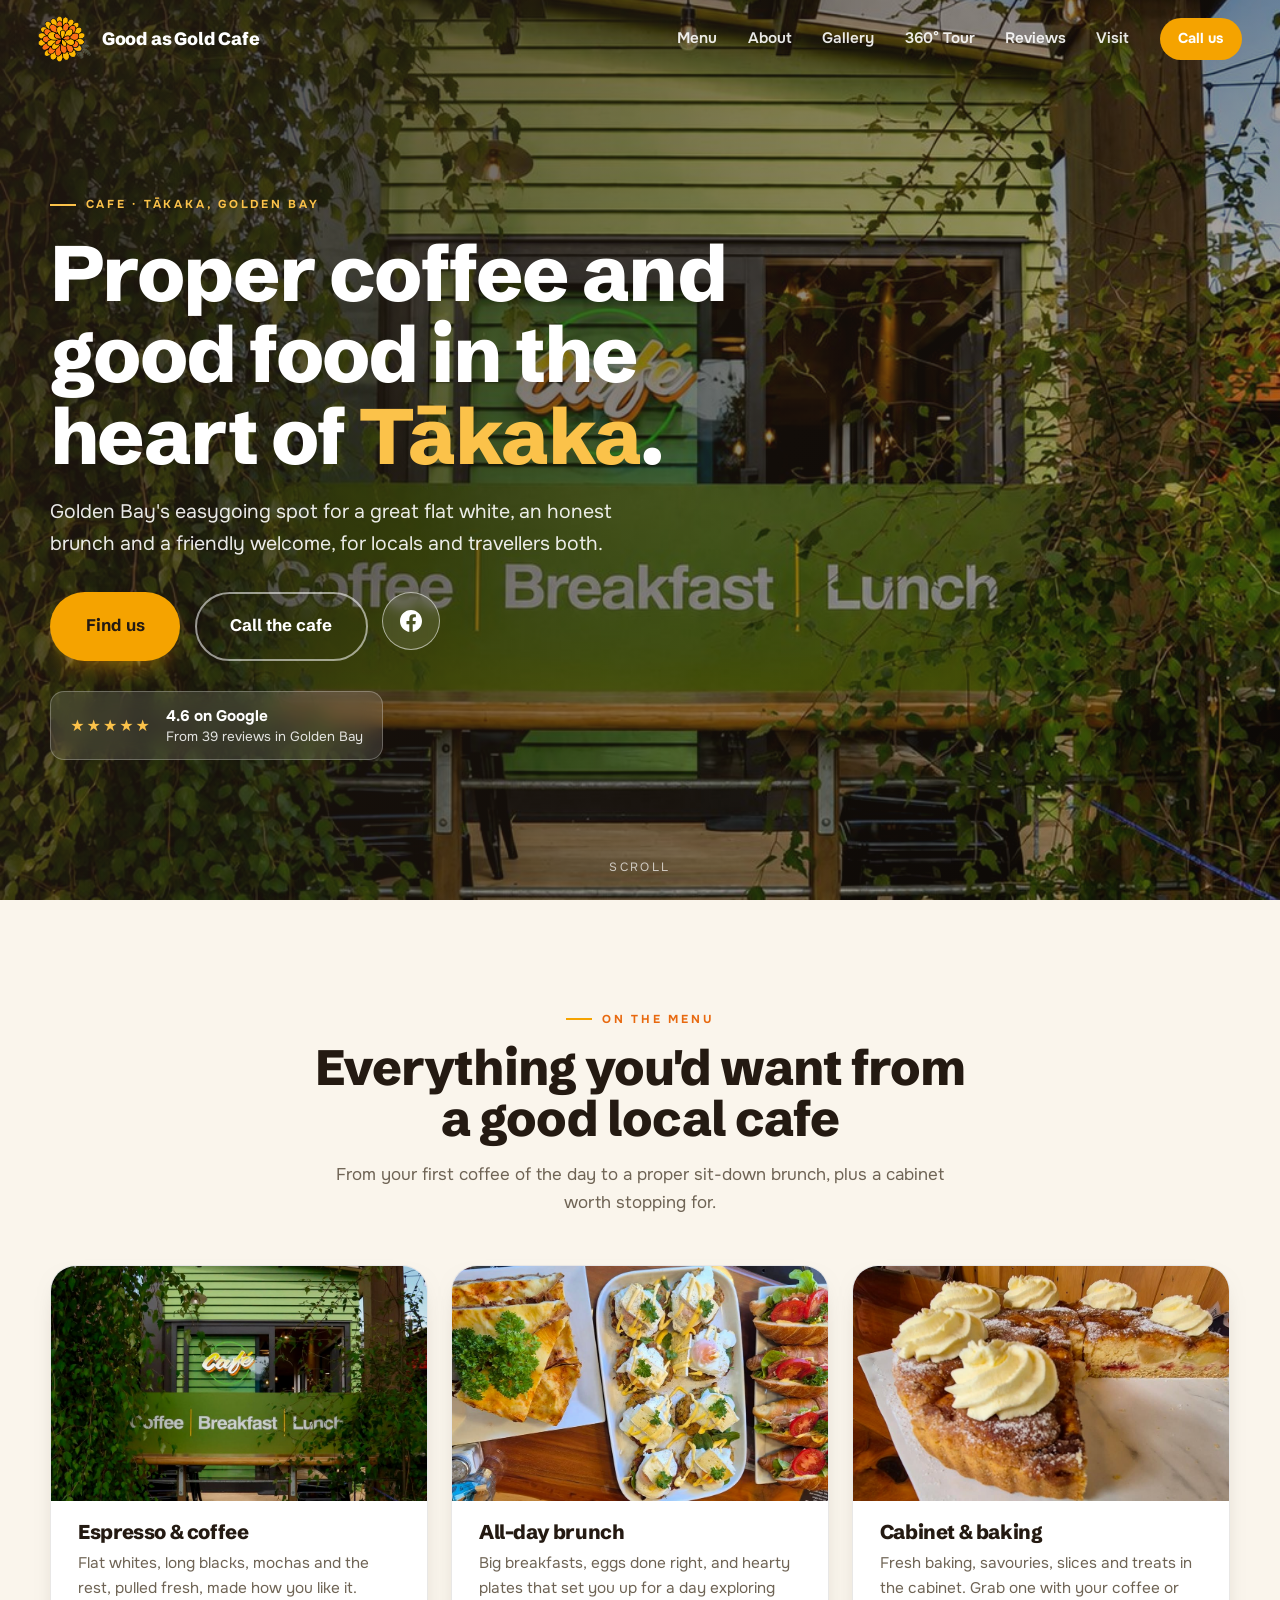
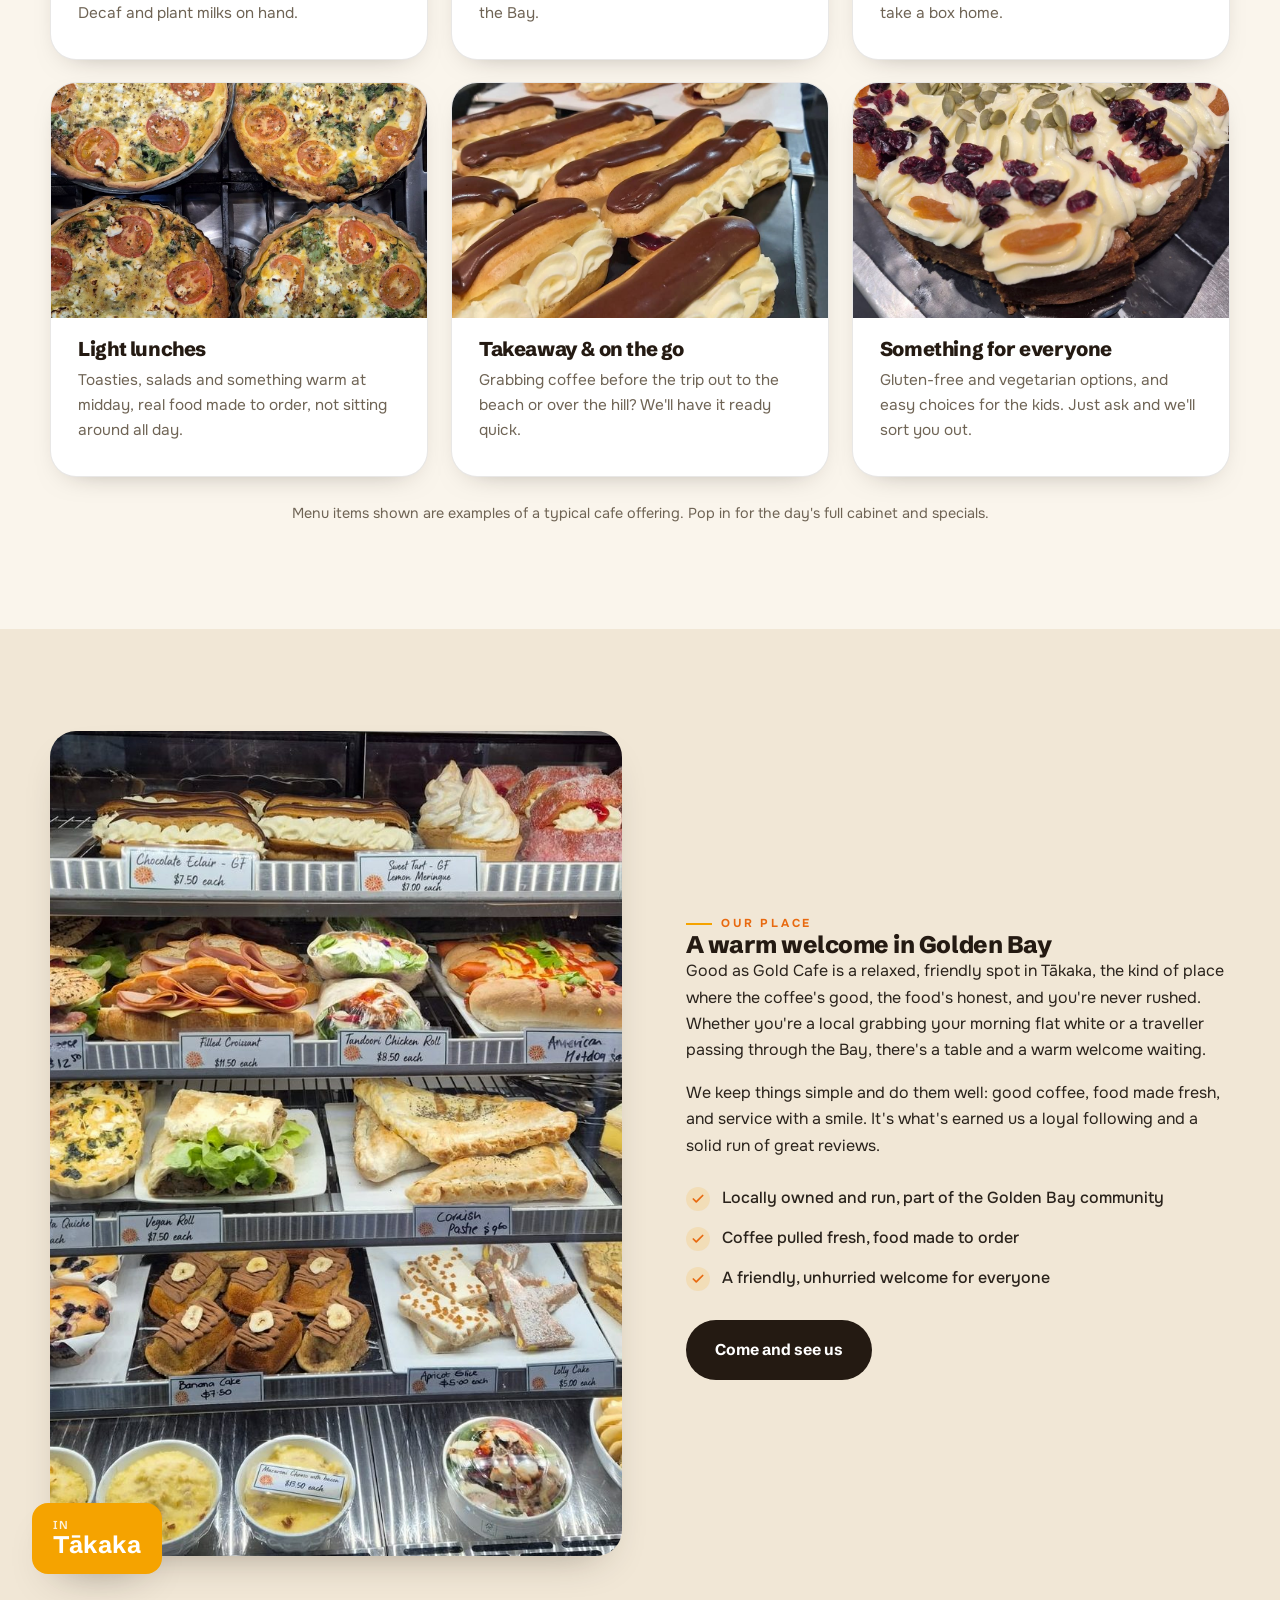
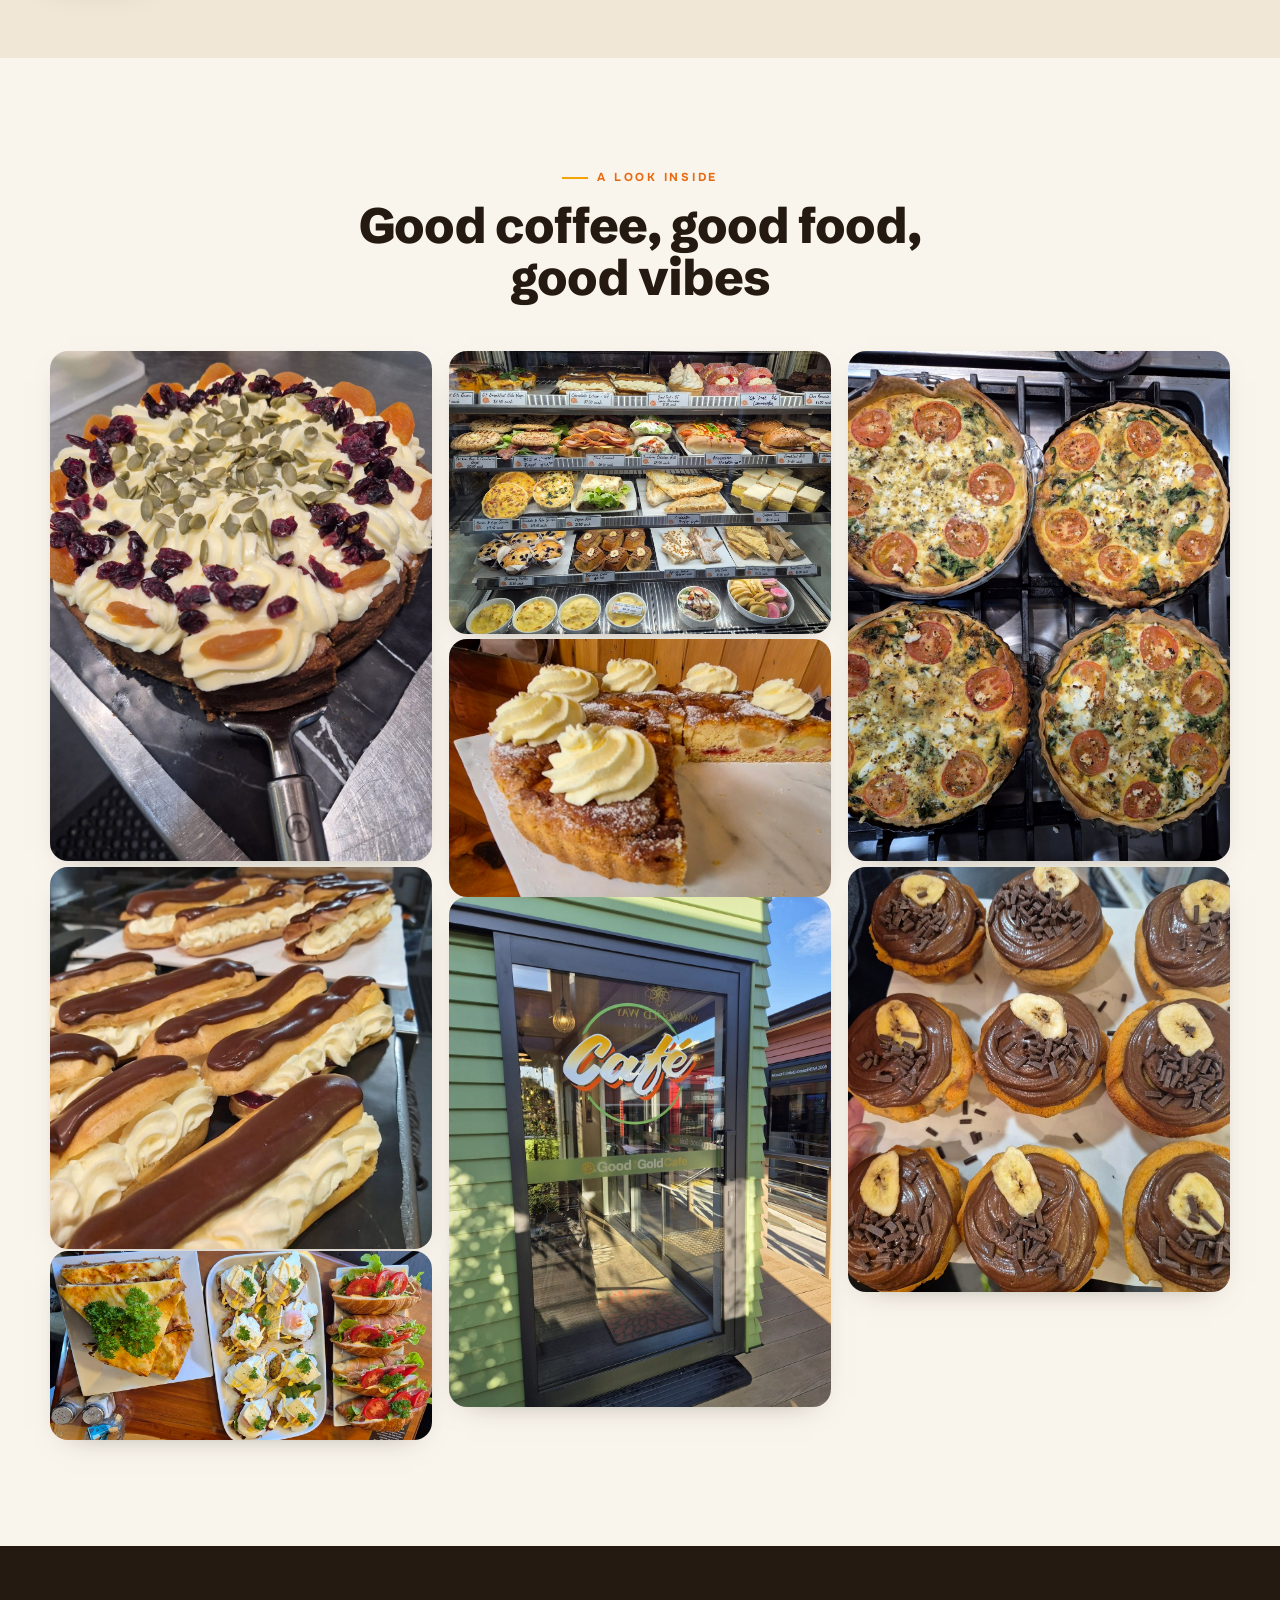
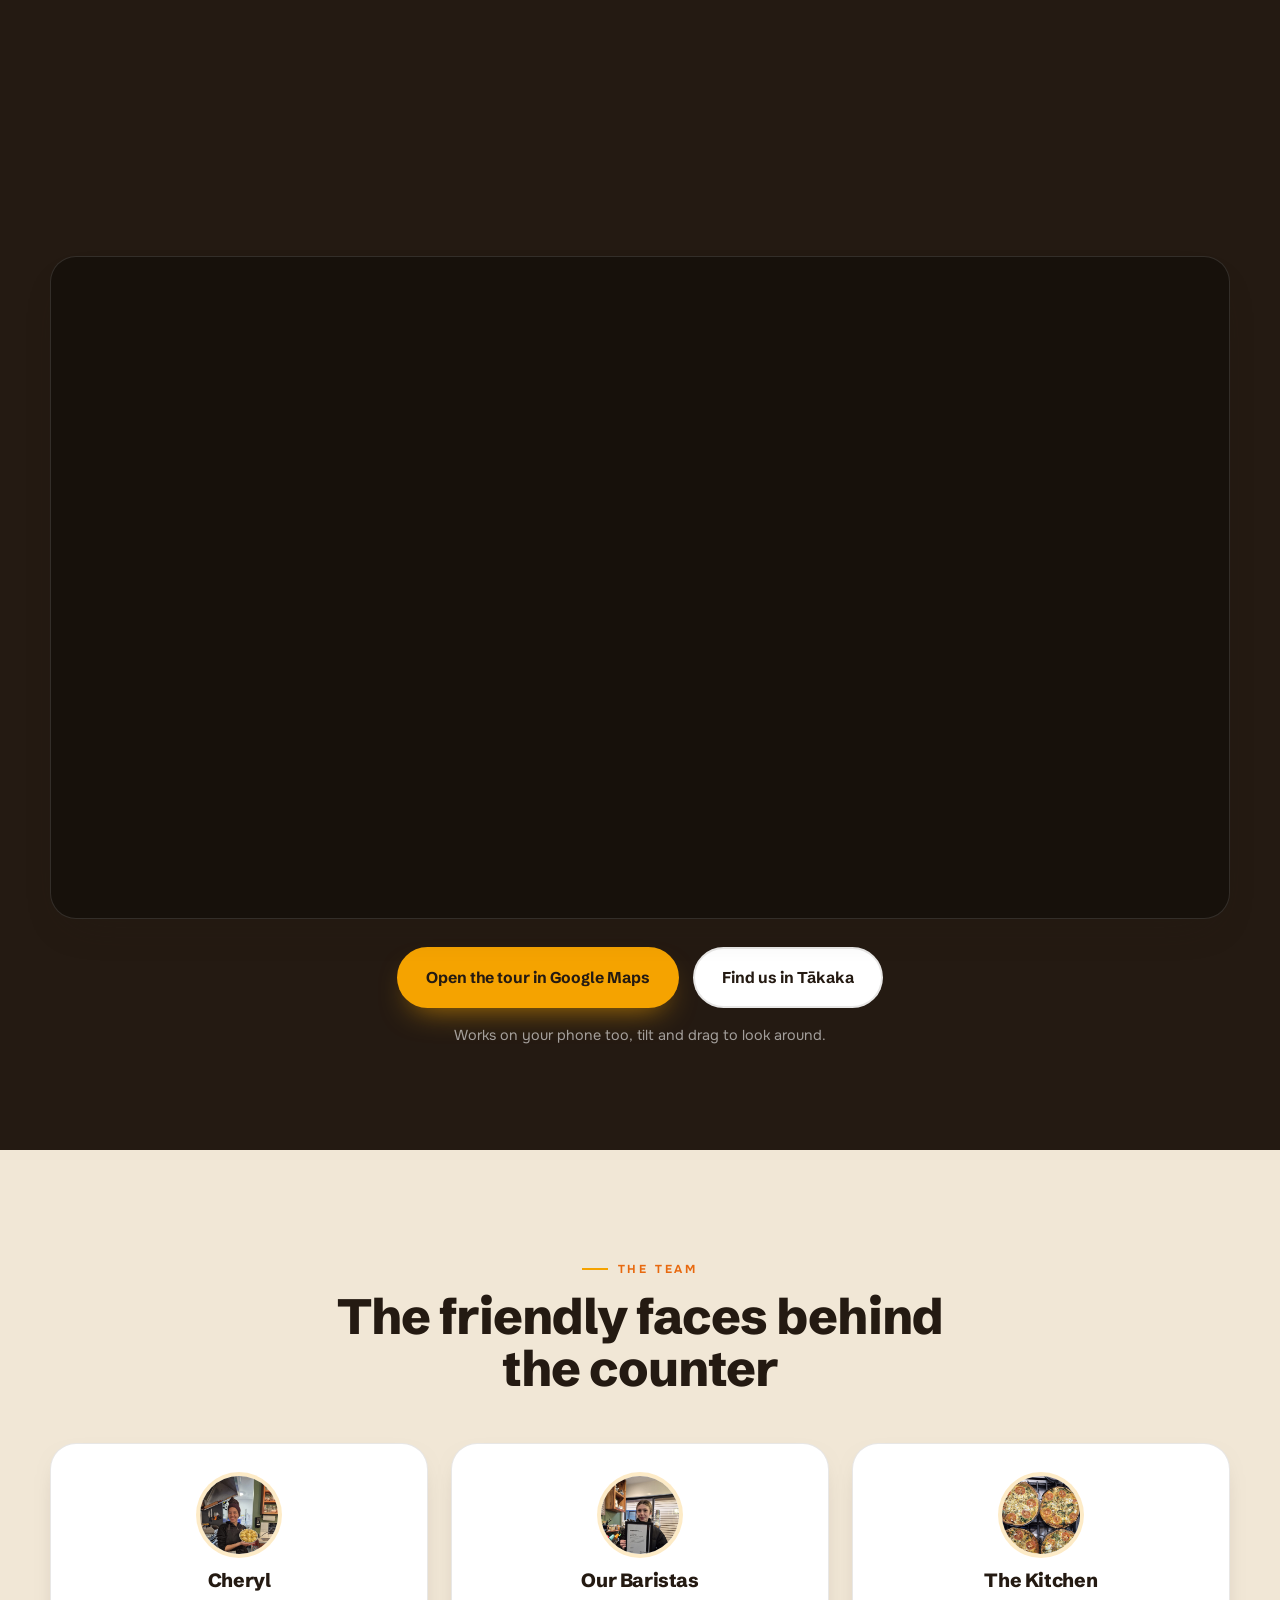
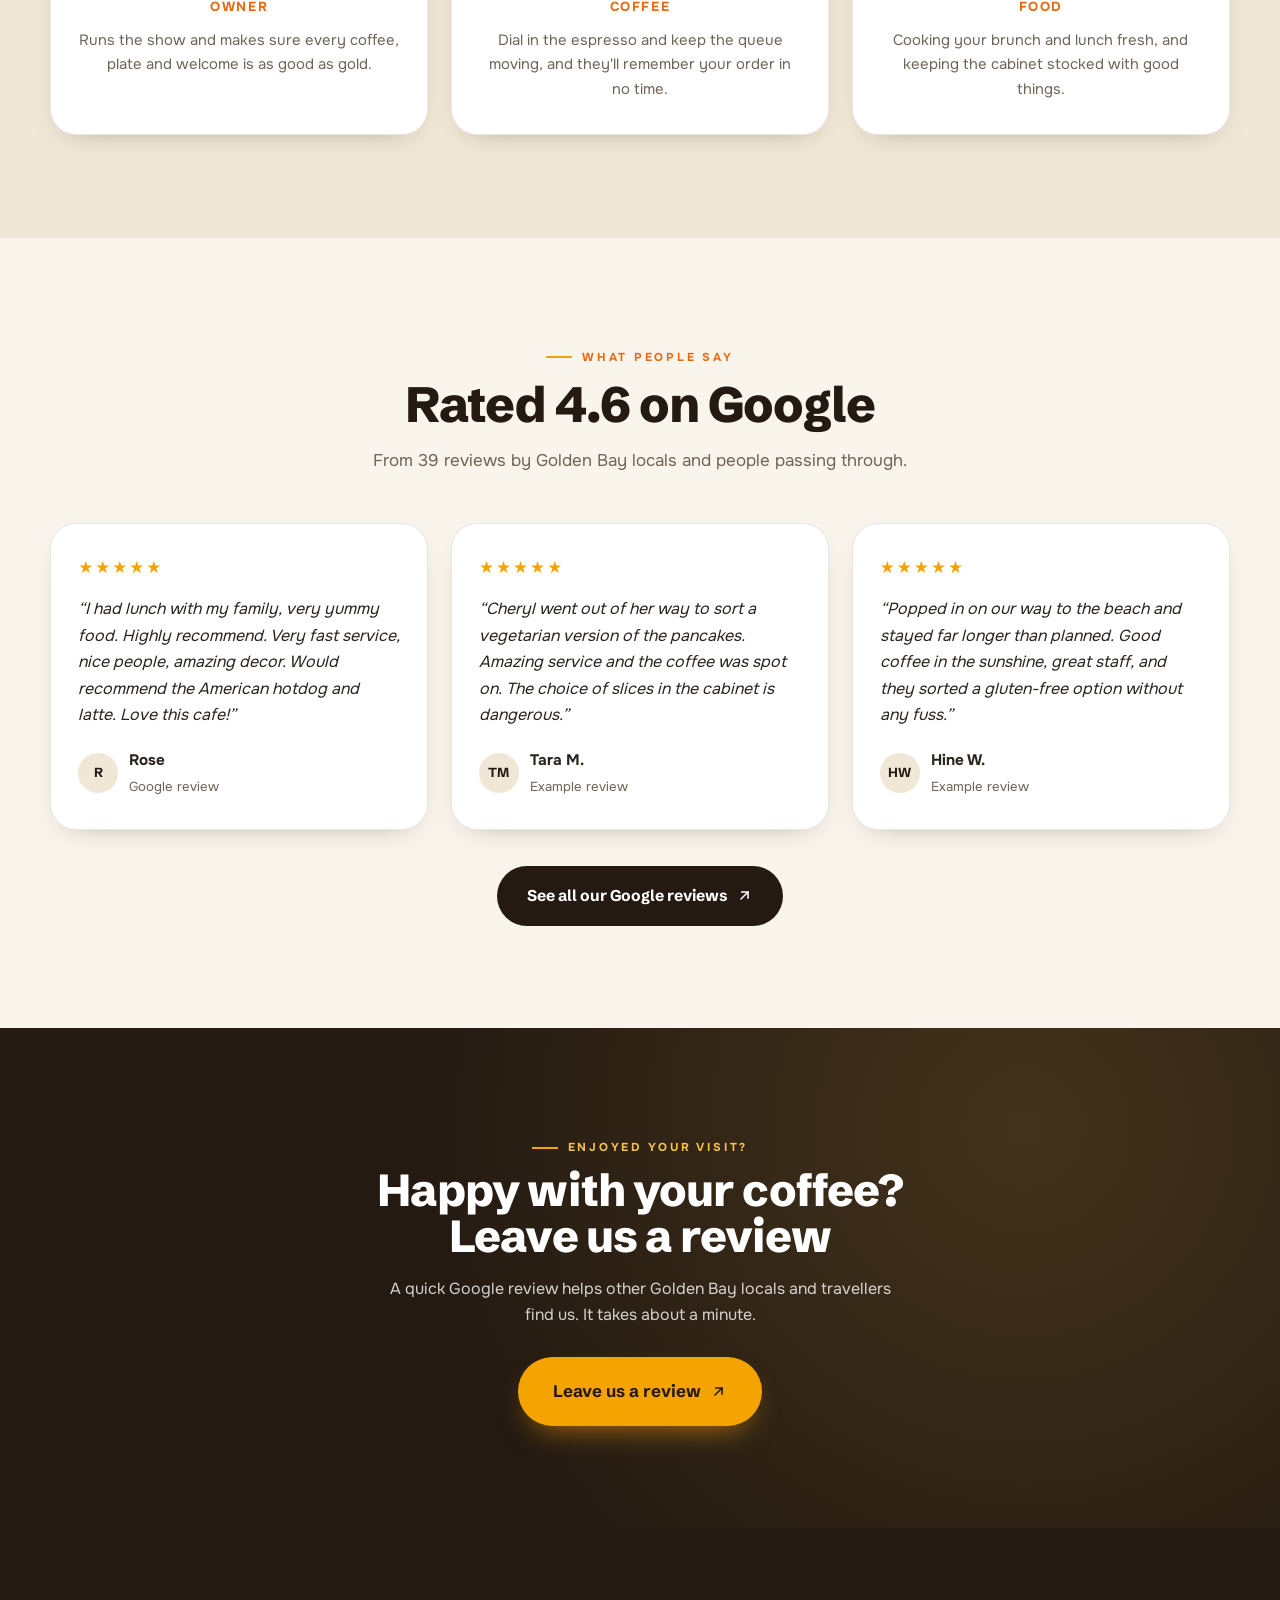
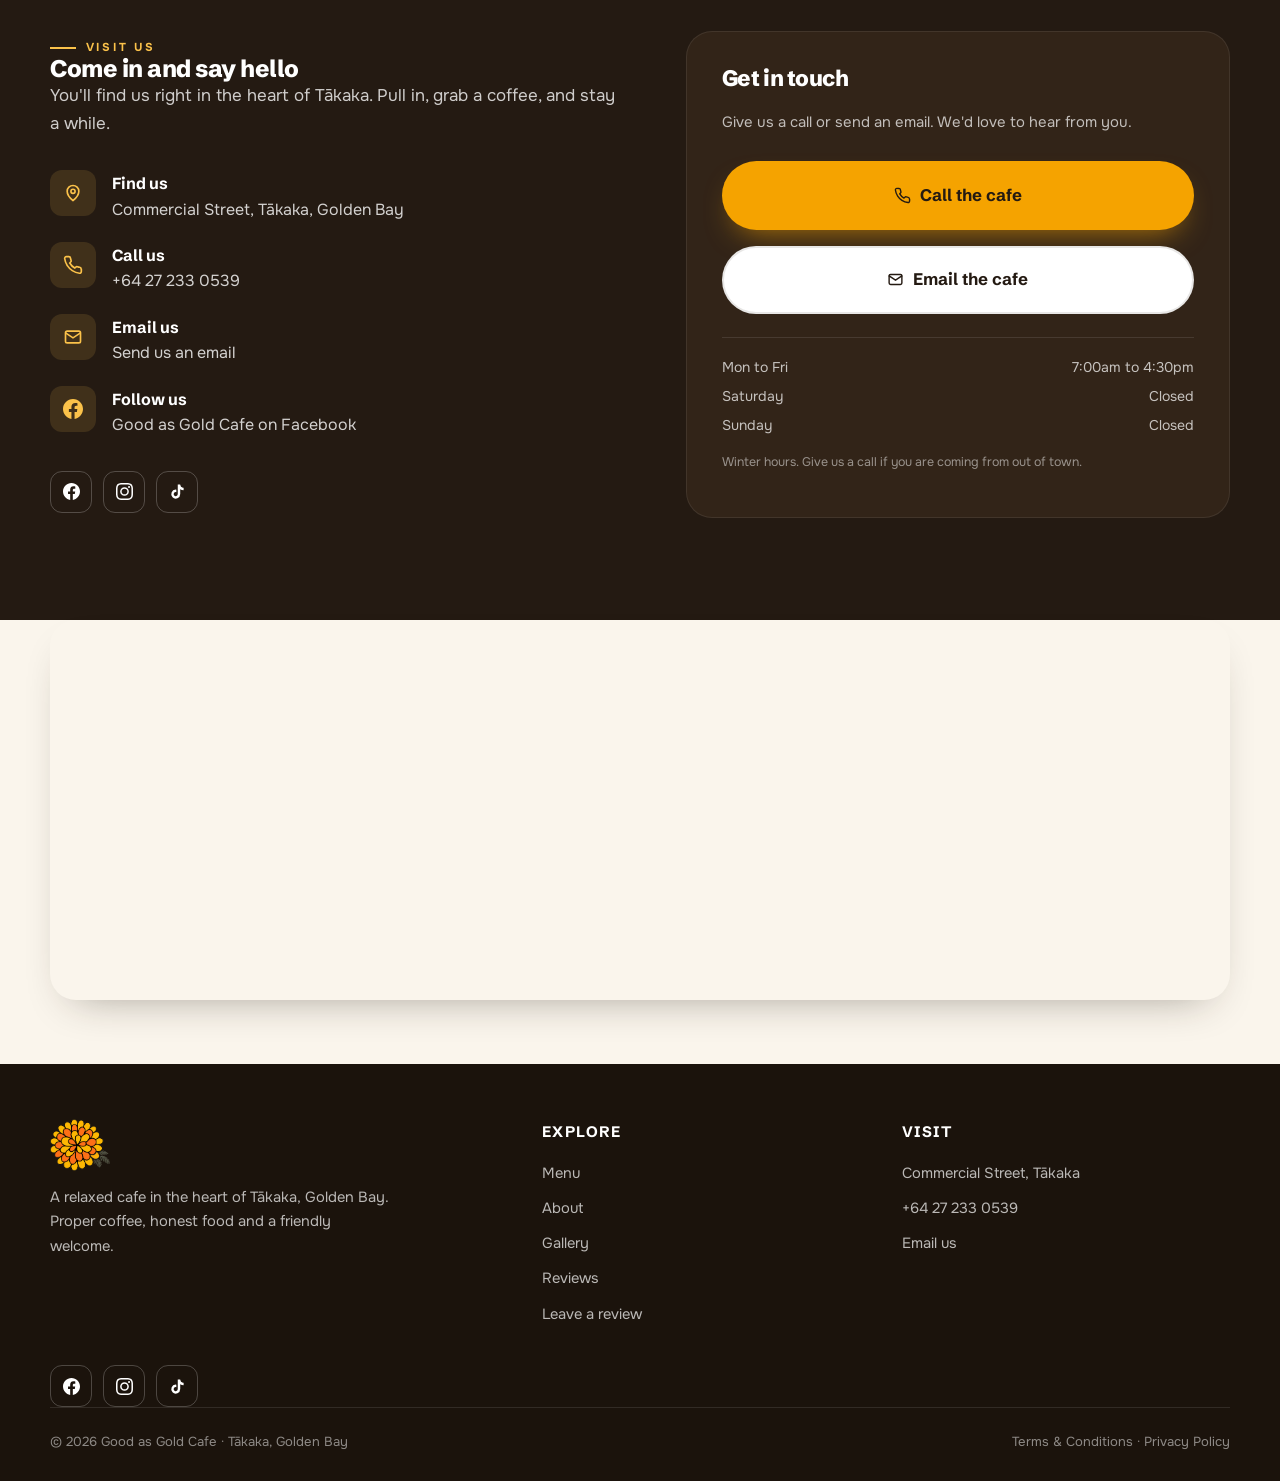
==== index.html @ 4f95ef9d "Hero: add Facebook follow, icon-only on desktop, labelled pill on mobile Co-Authored-By: Claude Opus" ====
<!DOCTYPE html>
<html lang="en-NZ">
<head>
<meta charset="UTF-8" />
<meta name="viewport" content="width=device-width, initial-scale=1.0" />
<title>Good as Gold Cafe | Cafe, Tākaka</title>
<meta name="description" content="Good as Gold Cafe, proper coffee, honest brunch and a friendly welcome in the heart of Tākaka, Golden Bay. Loved by locals and travellers alike." />
<link rel="preconnect" href="https://fonts.googleapis.com" />
<link rel="preconnect" href="https://fonts.gstatic.com" crossorigin />
<link href="https://fonts.googleapis.com/css2?family=Schibsted+Grotesk:wght@500;700;800&family=Onest:wght@400;500;600;700&display=swap" rel="stylesheet" />
<link rel="stylesheet" href="styles.css" />
<link rel="icon" type="image/png" href="images/favicon.png" />
<meta property="og:title" content="Good as Gold Cafe | Cafe, Tākaka" />
<meta property="og:description" content="Proper coffee, honest brunch and a friendly welcome in the heart of Tākaka, Golden Bay." />
<meta property="og:type" content="website" />
<meta property="og:image" content="https://good-as-gold-cafe-demo.vercel.app/images/hero-main.jpg" />
</head>
<body>

<!-- Opening animation -->
<div class="intro">
  <div class="intro-inner">
    <img class="intro-logo" src="images/logo.png" alt="Good as Gold Cafe">
    <h2>Good as Gold Cafe</h2>
    <div class="load-bar"><span></span></div>
  </div>
</div>

<!-- NAV -->
<nav class="nav">
  <a href="index.html" class="brand"><img class="brand__img" src="images/logo.png" alt="Good as Gold Cafe"><span class="brand__name">Good as Gold Cafe</span></a>
  <div class="nav-links">
    <a href="#menu" class="link">Menu</a>
    <a href="#about" class="link">About</a>
    <a href="#gallery" class="link">Gallery</a>
    <a href="#tour" class="link">360&deg; Tour</a>
    <a href="#reviews" class="link">Reviews</a>
    <a href="#visit" class="link">Visit</a>
    <a href="tel:+6427233 0539" class="nav-cta">Call us</a>
  </div>
  <button class="nav-toggle" aria-label="Menu"><span></span><span></span><span></span></button>
</nav>

<!-- HERO -->
<header class="hero" id="top">
  <div class="hero-slides" aria-hidden="true">
    <div class="hero-slide active" style="background-image:url('images/hero-main.jpg')"></div>
    <div class="hero-slide" style="background-image:url('images/outside.jpg')"></div>
    <div class="hero-slide" style="background-image:url('images/pantry.jpg')"></div>
  </div>
  <div class="hero-overlay"></div>
  <div class="wrap hero-content">
    <span class="eyebrow">Cafe · Tākaka, Golden Bay</span>
    <h1>Proper coffee and good food in the heart of <span class="hl">Tākaka</span>.</h1>
    <p class="sub">Golden Bay's easygoing spot for a great flat white, an honest brunch and a friendly welcome, for locals and travellers both.</p>
    <div class="hero-ctas">
      <a href="#visit" class="btn btn-primary btn-lg">Find us</a>
      <a href="tel:+6427233 0539" class="btn btn-ghost btn-lg">Call the cafe</a>
      <a href="https://www.facebook.com/GoodAsGoldCafe/" target="_blank" rel="noopener" class="hero-fb" aria-label="Follow Good as Gold Cafe on Facebook">
        <svg viewBox="0 0 24 24" fill="currentColor" aria-hidden="true"><path d="M24 12.07C24 5.44 18.63.07 12 .07S0 5.44 0 12.07c0 5.99 4.39 10.95 10.13 11.85v-8.38H7.08v-3.47h3.05V9.43c0-3.01 1.79-4.67 4.53-4.67 1.31 0 2.69.24 2.69.24v2.95h-1.51c-1.49 0-1.96.93-1.96 1.87v2.25h3.33l-.53 3.47h-2.8v8.38C19.61 23.02 24 18.06 24 12.07z"/></svg>
        <span class="hero-fb-txt">Follow us on Facebook</span>
      </a>
    </div>
    <div class="hero-rating">
      <span class="hr-stars" aria-hidden="true">&#9733;&#9733;&#9733;&#9733;&#9733;</span>
      <span class="hr-txt"><strong>4.6 on Google</strong>From 39 reviews in Golden Bay</span>
    </div>
    </div>
  </div>
  <div class="scroll-hint">Scroll</div>
</header>

<!-- MENU / SERVICES -->
<section class="section section-cream" id="menu">
  <div class="wrap">
    <div class="head center reveal">
      <span class="eyebrow" style="justify-content:center;">On the menu</span>
      <h2>Everything you'd want from a good local cafe</h2>
      <p class="lead" style="margin-inline:auto;">From your first coffee of the day to a proper sit-down brunch, plus a cabinet worth stopping for.</p>
    </div>
    <div class="cards">
      <div class="card reveal">
        <div class="card-media"><img src="images/hero.jpg" alt="The Good as Gold storefront on Commercial Street" loading="lazy" /></div>
        <h3>Espresso &amp; coffee</h3>
        <p>Flat whites, long blacks, mochas and the rest, pulled fresh, made how you like it. Decaf and plant milks on hand.</p>
      </div>
      <div class="card reveal">
        <div class="card-media"><img src="images/food-spread.jpg" alt="Eggs benedict plated up for brunch" loading="lazy" /></div>
        <h3>All-day brunch</h3>
        <p>Big breakfasts, eggs done right, and hearty plates that set you up for a day exploring the Bay.</p>
      </div>
      <div class="card reveal">
        <div class="card-media"><img src="images/cake.jpg" alt="Cream-filled slices fresh in the cabinet" loading="lazy" /></div>
        <h3>Cabinet &amp; baking</h3>
        <p>Fresh baking, savouries, slices and treats in the cabinet. Grab one with your coffee or take a box home.</p>
      </div>
      <div class="card reveal">
        <div class="card-media"><img src="images/dinner-food.jpg" alt="House-made quiches straight out of the oven" loading="lazy" /></div>
        <h3>Light lunches</h3>
        <p>Toasties, salads and something warm at midday, real food made to order, not sitting around all day.</p>
      </div>
      <div class="card reveal">
        <div class="card-media"><img src="images/eclairs.jpg" alt="Chocolate eclairs ready to take away" loading="lazy" /></div>
        <h3>Takeaway &amp; on the go</h3>
        <p>Grabbing coffee before the trip out to the beach or over the hill? We'll have it ready quick.</p>
      </div>
      <div class="card reveal">
        <div class="card-media"><img src="images/carrot-cake.jpg" alt="Carrot cake with cream cheese icing and pepitas" loading="lazy" /></div>
        <h3>Something for everyone</h3>
        <p>Gluten-free and vegetarian options, and easy choices for the kids. Just ask and we'll sort you out.</p>
      </div>
    </div>
    <p style="text-align:center;margin-top:1.6rem;color:var(--muted);font-size:.9rem;">Menu items shown are examples of a typical cafe offering. Pop in for the day's full cabinet and specials.</p>
  </div>
</section>

<!-- ABOUT -->
<section class="section section-bone about" id="about">
  <div class="wrap split">
    <div class="about-media reveal">
      <img src="images/pantry.jpg" alt="The Good as Gold cabinet stocked with sandwiches, quiches and slices" width="1100" height="825" loading="lazy" />
      <div class="corner-tag"><span>In</span><b>Tākaka</b></div>
    </div>
    <div class="reveal">
      <span class="eyebrow">Our place</span>
      <h2>A warm welcome in Golden Bay</h2>
      <p>Good as Gold Cafe is a relaxed, friendly spot in Tākaka, the kind of place where the coffee's good, the food's honest, and you're never rushed. Whether you're a local grabbing your morning flat white or a traveller passing through the Bay, there's a table and a warm welcome waiting.</p>
      <p>We keep things simple and do them well: good coffee, food made fresh, and service with a smile. It's what's earned us a loyal following and a solid run of great reviews.</p>
      <ul class="checklist">
        <li><span class="tick"><svg viewBox="0 0 24 24" fill="none" stroke="currentColor" stroke-width="3" stroke-linecap="round" stroke-linejoin="round"><path d="M20 6L9 17l-5-5"/></svg></span> Locally owned and run, part of the Golden Bay community</li>
        <li><span class="tick"><svg viewBox="0 0 24 24" fill="none" stroke="currentColor" stroke-width="3" stroke-linecap="round" stroke-linejoin="round"><path d="M20 6L9 17l-5-5"/></svg></span> Coffee pulled fresh, food made to order</li>
        <li><span class="tick"><svg viewBox="0 0 24 24" fill="none" stroke="currentColor" stroke-width="3" stroke-linecap="round" stroke-linejoin="round"><path d="M20 6L9 17l-5-5"/></svg></span> A friendly, unhurried welcome for everyone</li>
      </ul>
      <a href="#visit" class="btn btn-dark" style="margin-top:1.8rem;">Come and see us</a>
    </div>
  </div>
</section>

<!-- GALLERY -->
<section class="section section-cream" id="gallery">
  <div class="wrap">
    <div class="head center reveal">
      <span class="eyebrow" style="justify-content:center;">A look inside</span>
      <h2>Good coffee, good food, good vibes</h2>
    </div>
    <div class="gallery reveal">
      <figure><img src="images/pantry.jpg" alt="The cabinet stocked with sandwiches, quiches, salads and slices" loading="lazy" width="1500" height="1113" /></figure>
      <figure><img src="images/carrot-cake.jpg" alt="Carrot cake topped with cream cheese icing, pepitas and cranberries" loading="lazy" width="1122" height="1500" /></figure>
      <figure><img src="images/eclairs.jpg" alt="A tray of chocolate eclairs filled with cream" loading="lazy" width="960" height="960" /></figure>
      <figure><img src="images/dinner-food.jpg" alt="House-made tomato and feta quiches" loading="lazy" width="1122" height="1500" /></figure>
      <figure><img src="images/food-spread.jpg" alt="Eggs benedict plated up for brunch" loading="lazy" width="1294" height="639" /></figure>
      <figure><img src="images/banana-cakes.jpg" alt="Banana and chocolate cupcakes from the cabinet" loading="lazy" width="1347" height="1500" /></figure>
      <figure><img src="images/cake.jpg" alt="Cream-filled custard slices dusted with icing sugar" loading="lazy" width="960" height="649" /></figure>
      <figure><img src="images/outside.jpg" alt="The Good as Gold Cafe entrance in Takaka" loading="lazy" width="1122" height="1500" /></figure>
    </div>
  </div>
</section>

<!-- CREW -->
<section class="section tour" id="tour">
  <div class="wrap">
    <div class="head center reveal">
      <span class="eyebrow" style="justify-content:center;">360&deg; virtual tour</span>
      <h2>Step inside before you visit</h2>
      <p>Drag to look around, zoom in on the cabinet and click where you want to walk. This is the real cafe in Tākaka, mapped by Google.</p>
    </div>
    <div class="tour-frame reveal">
      <iframe src="https://www.google.com/maps/embed?pb=%214v1756000000000%216m8%211m7%211sCIABIhA61kY0MAzSfsBIIQfaDhLo%212m2%211d-40.8596294%212d172.8058584%213f317.54%214f-2.09%215f0.7999999999999999"
              title="360 degree virtual tour inside Good as Gold Cafe, Tākaka"
              loading="lazy" allowfullscreen referrerpolicy="no-referrer-when-downgrade"></iframe>
    </div>
    <div class="tour-actions reveal">
      <a class="btn btn-primary" href="https://maps.app.goo.gl/Y9oC1jrTuqTCnw5U7" target="_blank" rel="noopener">Open the tour in Google Maps</a>
      <a class="btn btn-outline" href="#visit">Find us in Tākaka</a>
    </div>
    <p class="tour-note">Works on your phone too, tilt and drag to look around.</p>
  </div>
</section>

<section class="section section-bone" id="crew">
  <div class="wrap">
    <div class="head center reveal">
      <span class="eyebrow" style="justify-content:center;">The team</span>
      <h2>The friendly faces behind the counter</h2>
    </div>
    <div class="crew">
      <div class="crew-card reveal">
        <div class="avatar photo"><img src="images/team-1.jpg" alt="Cheryl, owner"></div>
        <h4>Cheryl</h4>
        <div class="role">Owner</div>
        <p>Runs the show and makes sure every coffee, plate and welcome is as good as gold.</p>
      </div>
      <div class="crew-card reveal">
        <div class="avatar photo"><img src="images/team-2.jpg" alt="Good as Gold Cafe team member"></div>
        <h4>Our Baristas</h4>
        <div class="role">Coffee</div>
        <p>Dial in the espresso and keep the queue moving, and they'll remember your order in no time.</p>
      </div>
      <div class="crew-card reveal">
        <div class="avatar photo"><img src="images/dinner-food.jpg" alt="Fresh food from the Good as Gold kitchen"></div>
        <h4>The Kitchen</h4>
        <div class="role">Food</div>
        <p>Cooking your brunch and lunch fresh, and keeping the cabinet stocked with good things.</p>
      </div>
    </div>
  </div>
</section>

<!-- REVIEWS -->
<section class="section section-cream" id="reviews">
  <div class="wrap">
    <div class="head center reveal">
      <span class="eyebrow" style="justify-content:center;">What people say</span>
      <h2>Rated 4.6 on Google</h2>
      <p class="lead" style="margin-inline:auto;">From 39 reviews by Golden Bay locals and people passing through.</p>
    </div>
    <div class="reviews">
      <div class="review-card reveal">
        <div class="stars">&#9733;&#9733;&#9733;&#9733;&#9733;</div>
        <p>&ldquo;I had lunch with my family, very yummy food. Highly recommend. Very fast service, nice people, amazing decor. Would recommend the American hotdog and latte. Love this cafe!&rdquo;</p>
        <div class="reviewer"><span class="r-av">R</span><div><b>Rose</b><span>Google review</span></div></div>
      </div>
      <div class="review-card reveal">
        <div class="stars">&#9733;&#9733;&#9733;&#9733;&#9733;</div>
        <p>&ldquo;Cheryl went out of her way to sort a vegetarian version of the pancakes. Amazing service and the coffee was spot on. The choice of slices in the cabinet is dangerous.&rdquo;</p>
        <div class="reviewer"><span class="r-av">TM</span><div><b>Tara M.</b><span>Example review</span></div></div>
      </div>
      <div class="review-card reveal">
        <div class="stars">&#9733;&#9733;&#9733;&#9733;&#9733;</div>
        <p>&ldquo;Popped in on our way to the beach and stayed far longer than planned. Good coffee in the sunshine, great staff, and they sorted a gluten-free option without any fuss.&rdquo;</p>
        <div class="reviewer"><span class="r-av">HW</span><div><b>Hine W.</b><span>Example review</span></div></div>
      </div>
    </div>
    <div class="reviews-cta reveal">
      <a class="btn btn-dark" href="https://www.google.com/maps?cid=14447928543009035440" target="_blank" rel="noopener">See all our Google reviews <svg class="bico" viewBox="0 0 24 24" fill="none" stroke="currentColor" stroke-width="2.2" stroke-linecap="round" stroke-linejoin="round"><path d="M7 17L17 7"/><path d="M8 7h9v9"/></svg></a>
    </div>
  </div>
</section>

<!-- REVIEW FUNNEL BANNER -->
<section class="section funnel">
  <div class="wrap reveal">
    <span class="eyebrow" style="justify-content:center;color:var(--gold-soft);">Enjoyed your visit?</span>
    <h2>Happy with your coffee? Leave us a review</h2>
    <p>A quick Google review helps other Golden Bay locals and travellers find us. It takes about a minute.</p>
    <a href="https://www.google.com/maps?cid=14447928543009035440" target="_blank" rel="noopener" class="btn btn-primary btn-lg">Leave us a review <svg class="bico" viewBox="0 0 24 24" fill="none" stroke="currentColor" stroke-width="2.2" stroke-linecap="round" stroke-linejoin="round"><path d="M7 17L17 7"/><path d="M8 7h9v9"/></svg></a>
  </div>
</section>

<!-- CONTACT / VISIT -->
<section class="section contact" id="visit">
  <div class="wrap split">
    <div class="reveal">
      <span class="eyebrow">Visit us</span>
      <h2>Come in and say hello</h2>
      <p class="lead">You'll find us right in the heart of Tākaka. Pull in, grab a coffee, and stay a while.</p>
      <ul class="info-list">
        <li>
          <span class="ic"><svg width="20" height="20" viewBox="0 0 24 24" fill="none" stroke="currentColor" stroke-width="2"><path d="M12 21s-7-5.2-7-11a7 7 0 0 1 14 0c0 5.8-7 11-7 11z"/><circle cx="12" cy="10" r="2.5"/></svg></span>
          <div><b>Find us</b><a href="https://www.google.com/maps?cid=14447928543009035440" target="_blank" rel="noopener">Commercial Street, Tākaka, Golden Bay</a></div>
        </li>
        <li>
          <span class="ic"><svg width="20" height="20" viewBox="0 0 24 24" fill="none" stroke="currentColor" stroke-width="2"><path d="M22 16.9v3a2 2 0 0 1-2.2 2 19.8 19.8 0 0 1-8.6-3.1 19.5 19.5 0 0 1-6-6A19.8 19.8 0 0 1 2 4.2 2 2 0 0 1 4 2h3a2 2 0 0 1 2 1.7c.1.9.4 1.8.7 2.6a2 2 0 0 1-.5 2.1L8.1 9.6a16 16 0 0 0 6 6l1.2-1.1a2 2 0 0 1 2.1-.5c.8.3 1.7.6 2.6.7a2 2 0 0 1 1.7 2z"/></svg></span>
          <div><b>Call us</b><a href="tel:+6427233 0539">+64 27 233 0539</a></div>
        </li>
        <li>
          <span class="ic"><svg width="20" height="20" viewBox="0 0 24 24" fill="none" stroke="currentColor" stroke-width="2"><rect x="3" y="5" width="18" height="14" rx="2"/><path d="m3 7 9 6 9-6"/></svg></span>
          <div><b>Email us</b><a href="#" data-gmail data-user="cheryl" data-domain="goodness2go.co.nz" data-su="Enquiry%20%E2%80%94%20Good%20as%20Gold%20Cafe" data-body="Hi%20Cheryl%2C%0A%0AI%27d%20like%20to%20ask%20about%3A%0A%0A%0A%0AName%3A%20%0APhone%3A%20">Send us an email</a></div>
        </li>
        <li>
          <span class="ic"><svg width="20" height="20" viewBox="0 0 24 24" fill="currentColor"><path d="M24 12.07C24 5.44 18.63.07 12 .07S0 5.44 0 12.07c0 5.99 4.39 10.95 10.13 11.85v-8.38H7.08v-3.47h3.05V9.43c0-3.01 1.79-4.67 4.53-4.67 1.31 0 2.69.24 2.69.24v2.95h-1.51c-1.49 0-1.96.93-1.96 1.87v2.25h3.33l-.53 3.47h-2.8v8.38C19.61 23.02 24 18.06 24 12.07z"/></svg></span>
          <div><b>Follow us</b><a href="https://www.facebook.com/GoodAsGoldCafe/" target="_blank" rel="noopener">Good as Gold Cafe on Facebook</a></div>
        </li>
      </ul>
      <div class="socials">
        <a href="https://www.facebook.com/GoodAsGoldCafe/" target="_blank" rel="noopener" aria-label="Good as Gold Cafe on Facebook"><svg viewBox="0 0 24 24" fill="currentColor"><path d="M24 12.07C24 5.44 18.63.07 12 .07S0 5.44 0 12.07c0 5.99 4.39 10.95 10.13 11.85v-8.38H7.08v-3.47h3.05V9.43c0-3.01 1.79-4.67 4.53-4.67 1.31 0 2.69.24 2.69.24v2.95h-1.51c-1.49 0-1.96.93-1.96 1.87v2.25h3.33l-.53 3.47h-2.8v8.38C19.61 23.02 24 18.06 24 12.07z"/></svg></a>
        <a href="https://www.instagram.com/explore/search/keyword/?q=good%20as%20gold%20cafe%20takaka" target="_blank" rel="noopener" aria-label="Find Good as Gold Cafe on Instagram"><svg viewBox="0 0 24 24" fill="currentColor"><path d="M12 2.16c3.2 0 3.58.01 4.85.07 3.25.15 4.77 1.69 4.92 4.92.06 1.27.07 1.65.07 4.85s-.01 3.58-.07 4.85c-.15 3.23-1.66 4.77-4.92 4.92-1.27.06-1.64.07-4.85.07s-3.58-.01-4.85-.07c-3.26-.15-4.77-1.7-4.92-4.92C2.17 15.58 2.16 15.2 2.16 12s.01-3.58.07-4.85c.15-3.23 1.66-4.77 4.92-4.92C8.42 2.17 8.8 2.16 12 2.16zM12 0C8.74 0 8.33.01 7.05.07 2.7.27.27 2.69.07 7.05.01 8.33 0 8.74 0 12s.01 3.67.07 4.95c.2 4.36 2.62 6.78 6.98 6.98C8.33 23.99 8.74 24 12 24s3.67-.01 4.95-.07c4.35-.2 6.78-2.62 6.98-6.98.06-1.28.07-1.69.07-4.95s-.01-3.67-.07-4.95c-.2-4.35-2.62-6.78-6.98-6.98C15.67.01 15.26 0 12 0zm0 5.84a6.16 6.16 0 1 0 0 12.32 6.16 6.16 0 0 0 0-12.32zM12 16a4 4 0 1 1 0-8 4 4 0 0 1 0 8zm6.41-11.85a1.44 1.44 0 1 0 0 2.89 1.44 1.44 0 0 0 0-2.89z"/></svg></a>
        <a href="https://www.tiktok.com/search?q=good%20as%20gold%20cafe%20takaka" target="_blank" rel="noopener" aria-label="Find Good as Gold Cafe on TikTok"><svg viewBox="0 0 24 24" fill="currentColor"><path d="M19.59 6.69a4.83 4.83 0 0 1-3.77-4.25V2h-3.45v13.67a2.89 2.89 0 0 1-5.2 1.74 2.89 2.89 0 0 1 2.31-4.64 2.93 2.93 0 0 1 .88.13V9.4a6.84 6.84 0 0 0-1-.05A6.33 6.33 0 0 0 5 20.1a6.34 6.34 0 0 0 10.86-4.43v-7a8.16 8.16 0 0 0 4.77 1.52v-3.4a4.85 4.85 0 0 1-1-.1z"/></svg></a>
      </div>
    </div>
    <div class="contact-actions reveal">
      <h3>Get in touch</h3>
      <p>Give us a call or send an email. We'd love to hear from you.</p>
      <a href="tel:+6427233 0539" class="btn btn-primary btn-lg"><svg class="bico" viewBox="0 0 24 24" fill="none" stroke="currentColor" stroke-width="2" stroke-linecap="round" stroke-linejoin="round"><path d="M22 16.9v3a2 2 0 0 1-2.2 2 19.8 19.8 0 0 1-8.6-3.1 19.5 19.5 0 0 1-6-6A19.8 19.8 0 0 1 2 4.2 2 2 0 0 1 4 2h3a2 2 0 0 1 2 1.7c.1.9.4 1.8.7 2.6a2 2 0 0 1-.5 2.1L8.1 9.6a16 16 0 0 0 6 6l1.2-1.1a2 2 0 0 1 2.1-.5c.8.3 1.7.6 2.6.7a2 2 0 0 1 1.7 2z"/></svg> Call the cafe</a>
      <a href="#" class="btn btn-outline btn-lg" data-gmail data-user="cheryl" data-domain="goodness2go.co.nz" data-su="Enquiry%20%E2%80%94%20Good%20as%20Gold%20Cafe" data-body="Hi%20Cheryl%2C%0A%0AI%27d%20like%20to%20ask%20about%3A%0A%0A%0A%0AName%3A%20%0APhone%3A%20"><svg class="bico" viewBox="0 0 24 24" fill="none" stroke="currentColor" stroke-width="2" stroke-linecap="round" stroke-linejoin="round"><rect x="3" y="5" width="18" height="14" rx="2"/><path d="m3 7 9 6 9-6"/></svg> Email the cafe</a>
      <div class="hours-mini">
        <div><span>Mon to Fri</span><span>7:00am to 4:30pm</span></div>
        <div><span>Saturday</span><span>Closed</span></div>
        <div><span>Sunday</span><span>Closed</span></div>
        <p style="margin-top:.7rem;font-size:.78rem;color:rgba(255,255,255,.5);">Winter hours. Give us a call if you are coming from out of town.</p>
      </div>
    </div>
  </div>
</section>

<!-- MAP -->
<section class="map-sec">
  <div class="wrap">
    <div class="map-wrap reveal">
      <iframe src="https://www.google.com/maps?q=Good%20as%20Gold%20Cafe%20Commercial%20Street%20T%C4%81kaka&amp;output=embed"
              title="Map showing Good as Gold Cafe on Commercial Street, Takaka" loading="lazy"
              referrerpolicy="no-referrer-when-downgrade" allowfullscreen></iframe>
    </div>
  </div>
</section>

<!-- FOOTER -->
<footer class="footer">
  <div class="wrap">
    <div class="footer-top">
      <div>
        <a href="index.html" class="brand"><img class="brand__img" src="images/logo.png" alt="Good as Gold Cafe"></a>
        <p>A relaxed cafe in the heart of Tākaka, Golden Bay. Proper coffee, honest food and a friendly welcome.</p>
      </div>
      <div>
        <h5>Explore</h5>
        <ul>
          <li><a href="#menu">Menu</a></li>
          <li><a href="#about">About</a></li>
          <li><a href="#gallery">Gallery</a></li>
          <li><a href="#reviews">Reviews</a></li>
          <li><a href="https://www.google.com/maps?cid=14447928543009035440" target="_blank" rel="noopener">Leave a review</a></li>
        </ul>
      </div>
      <div>
        <h5>Visit</h5>
        <ul>
          <li><a href="https://www.google.com/maps?cid=14447928543009035440" target="_blank" rel="noopener">Commercial Street, Tākaka</a></li>
          <li><a href="tel:+6427233 0539">+64 27 233 0539</a></li>
          <li><a href="#" data-gmail data-user="cheryl" data-domain="goodness2go.co.nz" data-su="Enquiry%20%E2%80%94%20Good%20as%20Gold%20Cafe" data-body="Hi%20Cheryl%2C%0A%0AI%27d%20like%20to%20ask%20about%3A%0A%0A%0A%0AName%3A%20%0APhone%3A%20">Email us</a></li>
        </ul>
      </div>
    </div>
      <div class="socials footer-socials">
        <a href="https://www.facebook.com/GoodAsGoldCafe/" target="_blank" rel="noopener" aria-label="Good as Gold Cafe on Facebook"><svg viewBox="0 0 24 24" fill="currentColor"><path d="M24 12.07C24 5.44 18.63.07 12 .07S0 5.44 0 12.07c0 5.99 4.39 10.95 10.13 11.85v-8.38H7.08v-3.47h3.05V9.43c0-3.01 1.79-4.67 4.53-4.67 1.31 0 2.69.24 2.69.24v2.95h-1.51c-1.49 0-1.96.93-1.96 1.87v2.25h3.33l-.53 3.47h-2.8v8.38C19.61 23.02 24 18.06 24 12.07z"/></svg></a>
        <a href="https://www.instagram.com/explore/search/keyword/?q=good%20as%20gold%20cafe%20takaka" target="_blank" rel="noopener" aria-label="Find Good as Gold Cafe on Instagram"><svg viewBox="0 0 24 24" fill="currentColor"><path d="M12 2.16c3.2 0 3.58.01 4.85.07 3.25.15 4.77 1.69 4.92 4.92.06 1.27.07 1.65.07 4.85s-.01 3.58-.07 4.85c-.15 3.23-1.66 4.77-4.92 4.92-1.27.06-1.64.07-4.85.07s-3.58-.01-4.85-.07c-3.26-.15-4.77-1.7-4.92-4.92C2.17 15.58 2.16 15.2 2.16 12s.01-3.58.07-4.85c.15-3.23 1.66-4.77 4.92-4.92C8.42 2.17 8.8 2.16 12 2.16zM12 0C8.74 0 8.33.01 7.05.07 2.7.27.27 2.69.07 7.05.01 8.33 0 8.74 0 12s.01 3.67.07 4.95c.2 4.36 2.62 6.78 6.98 6.98C8.33 23.99 8.74 24 12 24s3.67-.01 4.95-.07c4.35-.2 6.78-2.62 6.98-6.98.06-1.28.07-1.69.07-4.95s-.01-3.67-.07-4.95c-.2-4.35-2.62-6.78-6.98-6.98C15.67.01 15.26 0 12 0zm0 5.84a6.16 6.16 0 1 0 0 12.32 6.16 6.16 0 0 0 0-12.32zM12 16a4 4 0 1 1 0-8 4 4 0 0 1 0 8zm6.41-11.85a1.44 1.44 0 1 0 0 2.89 1.44 1.44 0 0 0 0-2.89z"/></svg></a>
        <a href="https://www.tiktok.com/search?q=good%20as%20gold%20cafe%20takaka" target="_blank" rel="noopener" aria-label="Find Good as Gold Cafe on TikTok"><svg viewBox="0 0 24 24" fill="currentColor"><path d="M19.59 6.69a4.83 4.83 0 0 1-3.77-4.25V2h-3.45v13.67a2.89 2.89 0 0 1-5.2 1.74 2.89 2.89 0 0 1 2.31-4.64 2.93 2.93 0 0 1 .88.13V9.4a6.84 6.84 0 0 0-1-.05A6.33 6.33 0 0 0 5 20.1a6.34 6.34 0 0 0 10.86-4.43v-7a8.16 8.16 0 0 0 4.77 1.52v-3.4a4.85 4.85 0 0 1-1-.1z"/></svg></a>
      </div>
    <div class="footer-bottom">
      <span>© <span data-year>2026</span> Good as Gold Cafe · Tākaka, Golden Bay</span>
      <span><a href="terms.html">Terms &amp; Conditions</a> · <a href="privacy.html">Privacy Policy</a></span>
    </div>
  </div>
</footer>

<script src="main.js"></script>
</body>
</html>
---- styles.css ----
/* Good as Gold Cafe — Fresh archetype
   Fonts: Schibsted Grotesk (display) + Onest (body)
   Accent: warm Golden Bay gold on cream, warm espresso anchor */

:root {
  --gold: #f5a300;
  --gold-deep: #e8690f;
  --gold-soft: #fbc24a;
  --espresso: #241a12;
  --espresso-2: #322418;
  --ink: #2a231c;
  --cream: #faf5ec;
  --bone: #f1e7d6;
  --card: #ffffff;
  --muted: #6f6455;
  --line: rgba(36, 26, 18, 0.10);
  --radius: 18px;
  --radius-lg: 26px;
  --shadow: 0 18px 44px -24px rgba(36, 26, 18, 0.45);
  --shadow-soft: 0 10px 30px -20px rgba(36, 26, 18, 0.5);
  --maxw: 1180px;
  --img-filter: saturate(1.02) contrast(1.03) brightness(0.99);
}

* { margin: 0; padding: 0; box-sizing: border-box; }

html { scroll-behavior: smooth; }

body {
  font-family: "Onest", system-ui, -apple-system, sans-serif;
  color: var(--ink);
  background: var(--cream);
  line-height: 1.65;
  -webkit-font-smoothing: antialiased;
  overflow-x: hidden;
}

img { image-orientation: from-image; max-width: 100%; display: block; }

h1, h2, h3, h4, .display {
  font-family: "Schibsted Grotesk", system-ui, sans-serif;
  font-weight: 800;
  line-height: 1.04;
  letter-spacing: -0.02em;
  color: var(--espresso);
}

a { color: inherit; text-decoration: none; }

.wrap { width: min(100% - 2.6rem, var(--maxw)); margin-inline: auto; }

.eyebrow {
  font-family: "Onest", sans-serif;
  text-transform: uppercase;
  letter-spacing: 0.24em;
  font-size: 0.72rem;
  font-weight: 700;
  color: var(--gold-deep);
  display: inline-flex;
  align-items: center;
  gap: 0.6rem;
}
.eyebrow::before {
  content: "";
  width: 26px; height: 2px;
  background: var(--gold);
  display: inline-block;
}

.section { padding: clamp(4rem, 8vw, 7rem) 0; }
.section-bone { background: var(--bone); }
.section-cream { background: var(--cream); }

.lead { font-size: 1.06rem; color: var(--muted); max-width: 60ch; }

/* Buttons */
.btn {
  display: inline-flex; align-items: center; justify-content: center; gap: 0.55rem;
  font-family: "Schibsted Grotesk", sans-serif;
  font-weight: 700; font-size: 0.98rem;
  padding: 0.95rem 1.7rem;
  border-radius: 999px;
  border: 2px solid transparent;
  cursor: pointer;
  transition: transform .25s ease, box-shadow .25s ease, background .25s ease, color .25s ease;
  white-space: nowrap;
}
.btn-primary { background: var(--gold); color: var(--espresso); box-shadow: 0 14px 30px -14px rgba(245,163,0,.7); }
.btn-primary:hover { transform: translateY(-2px); background: var(--gold-deep); }
.btn-ghost { background: transparent; border-color: rgba(255,255,255,.55); color: #fff; }
.btn-ghost:hover { background: rgba(255,255,255,.12); transform: translateY(-2px); }
.btn-dark { background: var(--espresso); color: #fff; }
.btn-dark:hover { transform: translateY(-2px); background: #000; }
.btn-outline { border-color: var(--line); color: var(--espresso); background: #fff; }
.btn-outline:hover { border-color: var(--gold); color: var(--gold-deep); transform: translateY(-2px); }
.btn-lg { padding: 1.15rem 2.1rem; font-size: 1.05rem; }

/* ---------- NAV ---------- */
.nav {
  position: fixed; top: 0; left: 0; right: 0; z-index: 100;
  display: flex; align-items: center; justify-content: space-between;
  padding: 1rem clamp(1.3rem, 4vw, 2.4rem);
  transition: background .3s ease, box-shadow .3s ease, padding .3s ease;
}
.nav.scrolled {
  background: rgba(250, 245, 236, 0.92);
  backdrop-filter: blur(12px);
  box-shadow: 0 1px 0 var(--line);
  padding-top: .75rem; padding-bottom: .75rem;
}
.brand { display: flex; align-items: center; gap: .65rem; font-family: "Schibsted Grotesk", sans-serif; font-weight: 800; font-size: 1.15rem; color: #fff; letter-spacing: -0.01em; }
.nav.scrolled .brand { color: var(--espresso); }
.brand .mark {
  width: 34px; height: 34px; border-radius: 10px;
  background: var(--gold); color: #fff;
  display: grid; place-items: center; font-size: 1.05rem; font-weight: 800;
  box-shadow: inset 0 0 0 2px rgba(255,255,255,.25);
}
.nav-links { display: flex; align-items: center; gap: 1.9rem; }
.nav-links a.link { color: rgba(255,255,255,.9); font-weight: 600; font-size: .95rem; transition: color .2s; }
.nav.scrolled .nav-links a.link { color: var(--muted); }
.nav-links a.link:hover { color: var(--gold-soft); }
.nav.scrolled .nav-links a.link:hover { color: var(--gold-deep); }
.nav-cta { background: var(--gold); color: #fff !important; padding: .6rem 1.15rem; border-radius: 999px; font-weight: 700; font-size: .9rem; transition: transform .2s, background .2s; }
.nav-cta:hover { transform: translateY(-1px); background: var(--gold-deep); }
.nav-toggle { display: none; background: none; border: 0; cursor: pointer; flex-direction: column; gap: 5px; }
.nav-toggle span { width: 26px; height: 2px; background: #fff; display: block; transition: .3s; }
.nav.scrolled .nav-toggle span { background: var(--espresso); }

@media (max-width: 860px) {
  .nav-links {
    position: fixed; inset: 0 0 0 auto; width: min(78vw, 320px);
    background: var(--espresso); flex-direction: column; align-items: flex-start;
    justify-content: center; gap: 1.6rem; padding: 2rem 2.2rem;
    transform: translateX(100%); transition: transform .35s ease; box-shadow: var(--shadow);
  }
  .nav-links.open { transform: translateX(0); }
  .nav-links a.link { color: #fff; font-size: 1.15rem; }
  .nav.scrolled .nav-links a.link { color: #fff; }
  .nav-toggle { display: flex; }
}

/* ---------- HERO ---------- */
.hero { position: relative; min-height: 100svh; display: flex; align-items: center; background: var(--espresso); overflow: hidden; }
.hero-slides { position: absolute; inset: 0; }
.hero-slide {
  position: absolute; inset: 0;
  background-size: cover; background-position: center;
  opacity: 0; transition: opacity 1.6s ease-in-out;
  filter: var(--img-filter);
}
.hero-slide.active { opacity: 1; }
.hero-overlay {
  position: absolute; inset: 0;
  background: linear-gradient(115deg, rgba(36,26,18,.82) 0%, rgba(36,26,18,.55) 48%, rgba(36,26,18,.30) 100%);
}
.hero-content { position: relative; z-index: 2; padding-top: 6rem; padding-bottom: 3rem; }
.hero .eyebrow { color: var(--gold-soft); }
.hero .eyebrow::before { background: var(--gold-soft); }
.hero h1 { color: #fff; font-size: clamp(2.5rem, 6.4vw, 4.9rem); max-width: 16ch; margin: 1.1rem 0 1.2rem; }
.hero h1 .hl { color: var(--gold-soft); }
.hero p.sub { color: rgba(255,255,255,.9); font-size: clamp(1.02rem, 2vw, 1.22rem); max-width: 46ch; margin-bottom: 2rem; }
.hero-ctas { display: flex; gap: .9rem; flex-wrap: wrap; }
.hero-meta { display: flex; gap: 1.8rem; margin-top: 2.6rem; flex-wrap: wrap; color: rgba(255,255,255,.85); font-size: .92rem; }
.hero-meta b { color: #fff; font-family: "Schibsted Grotesk", sans-serif; display: block; font-size: 1.05rem; }
.scroll-hint { position: absolute; bottom: 1.4rem; left: 50%; transform: translateX(-50%); z-index: 2; color: rgba(255,255,255,.7); font-size: .75rem; letter-spacing: .2em; text-transform: uppercase; animation: bob 2s ease-in-out infinite; }
@keyframes bob { 0%,100% { transform: translate(-50%,0);} 50% { transform: translate(-50%,7px);} }

/* ---------- TRUST STRIP ---------- */
.trust { background: var(--espresso); color: #fff; padding: 2.4rem 0; }
.trust-grid { display: grid; grid-template-columns: repeat(3, 1fr); gap: 1.6rem; }
.trust-item { display: flex; gap: 1rem; align-items: flex-start; }
.trust-item .ic { flex: 0 0 auto; width: 46px; height: 46px; border-radius: 12px; background: rgba(231,182,77,.14); display: grid; place-items: center; color: var(--gold-soft); }
.trust-item h4 { color: #fff; font-size: 1.02rem; margin-bottom: .15rem; }
.trust-item p { color: rgba(255,255,255,.72); font-size: .9rem; line-height: 1.5; }
@media (max-width: 780px){ .trust-grid { grid-template-columns: 1fr; gap: 1.3rem; } }

/* ---------- SECTION HEADS ---------- */
.head { max-width: 62ch; margin-bottom: 3rem; }
.head.center { margin-inline: auto; text-align: center; }
.head h2 { font-size: clamp(2rem, 4.4vw, 3.1rem); margin: .8rem 0 1rem; }

/* ---------- SERVICES ---------- */
.cards { display: grid; grid-template-columns: repeat(3, 1fr); gap: 1.4rem; }
.card {
  background: var(--card); border-radius: var(--radius-lg); padding: 2rem 1.7rem;
  border: 1px solid var(--line); box-shadow: var(--shadow-soft);
  transition: transform .3s ease, box-shadow .3s ease;
}
.card:hover { transform: translateY(-6px); box-shadow: var(--shadow); }
.card .ic { width: 54px; height: 54px; border-radius: 15px; background: linear-gradient(150deg, var(--gold-soft), var(--gold)); display: grid; place-items: center; color: #fff; margin-bottom: 1.2rem; box-shadow: 0 10px 20px -12px rgba(245,163,0,.9); }
.card h3 { font-size: 1.25rem; margin-bottom: .5rem; }
.card p { color: var(--muted); font-size: .96rem; }
@media (max-width: 900px){ .cards { grid-template-columns: 1fr 1fr; } }
@media (max-width: 620px){ .cards { grid-template-columns: 1fr; } }

/* ---------- ABOUT ---------- */
.split { display: grid; grid-template-columns: 1.05fr 1fr; gap: clamp(2rem, 5vw, 4.5rem); align-items: center; }
.about-media { position: relative; }
.about-media img { width: 100%; aspect-ratio: 4/3; object-fit: cover; border-radius: var(--radius-lg); filter: var(--img-filter); box-shadow: var(--shadow); }
.corner-tag { position: absolute; bottom: -18px; left: -18px; background: var(--gold); color: #fff; padding: 1rem 1.3rem; border-radius: 16px; font-family: "Schibsted Grotesk", sans-serif; font-weight: 800; line-height: 1.1; box-shadow: var(--shadow); }
.corner-tag span { display: block; font-size: .72rem; font-weight: 600; opacity: .85; letter-spacing: .12em; text-transform: uppercase; }
.corner-tag b { font-size: 1.5rem; }
.checklist { list-style: none; margin-top: 1.6rem; display: grid; gap: .85rem; }
.checklist li { display: flex; gap: .8rem; align-items: flex-start; font-weight: 500; }
.checklist li .tick { flex: 0 0 auto; width: 24px; height: 24px; border-radius: 50%; background: rgba(245,163,0,.14); color: var(--gold-deep); display: grid; place-items: center; margin-top: 2px; }
.about p + p { margin-top: 1rem; }
@media (max-width: 860px){ .split { grid-template-columns: 1fr; } .corner-tag { left: auto; right: 16px; } }

/* ---------- GALLERY (masonry natural) ---------- */
.gallery { display: grid; grid-template-columns: repeat(3, 1fr); column-gap: 1.1rem; row-gap: 0; align-items: start; }
.gallery.is-masonry { grid-auto-rows: 6px; grid-auto-flow: row dense; }
.gallery figure { margin: 0 0 1.1rem; min-width: 0; }
.gallery img { width: 100%; height: auto; display: block; border-radius: var(--radius); filter: var(--img-filter); box-shadow: var(--shadow-soft); transition: transform .35s ease; }
.gallery img:hover { transform: scale(1.02); }
@media (max-width: 860px){ .gallery { grid-template-columns: repeat(2, 1fr); } }
@media (max-width: 520px){ .gallery { grid-template-columns: 1fr; } }

/* ---------- CREW ---------- */
.crew { display: grid; grid-template-columns: repeat(3, 1fr); gap: 1.4rem; }
.crew-card { background: var(--card); border-radius: var(--radius-lg); padding: 2rem 1.7rem; border: 1px solid var(--line); text-align: center; box-shadow: var(--shadow-soft); transition: transform .3s; }
.crew-card:hover { transform: translateY(-5px); }
.avatar { width: 78px; height: 78px; border-radius: 50%; margin: 0 auto 1.1rem; background: var(--espresso); color: var(--gold-soft); display: grid; place-items: center; font-family: "Schibsted Grotesk", sans-serif; font-weight: 800; font-size: 1.5rem; box-shadow: 0 0 0 4px rgba(245,163,0,.22); }
.crew-card h4 { font-size: 1.2rem; }
.crew-card .role { color: var(--gold-deep); font-weight: 700; font-size: .82rem; text-transform: uppercase; letter-spacing: .12em; margin: .3rem 0 .7rem; }
.crew-card p { color: var(--muted); font-size: .93rem; }
@media (max-width: 820px){ .crew { grid-template-columns: 1fr; max-width: 420px; margin-inline: auto; } }

.badge { display: inline-block; background: rgba(245,163,0,.14); color: var(--gold-deep); font-weight: 700; font-size: .74rem; letter-spacing: .1em; text-transform: uppercase; padding: .35rem .85rem; border-radius: 999px; margin-bottom: 1rem; }

/* ---------- REVIEWS ---------- */
.reviews { display: grid; grid-template-columns: repeat(3, 1fr); gap: 1.4rem; }
.review-card { background: var(--card); border-radius: var(--radius-lg); padding: 1.9rem 1.7rem; border: 1px solid var(--line); box-shadow: var(--shadow-soft); }
.stars { color: var(--gold); letter-spacing: 2px; margin-bottom: .9rem; font-size: 1.05rem; }
.review-card p { font-style: italic; color: var(--ink); margin-bottom: 1.2rem; }
.reviewer { display: flex; align-items: center; gap: .7rem; }
.reviewer .r-av { width: 40px; height: 40px; border-radius: 50%; background: var(--bone); color: var(--espresso); display: grid; place-items: center; font-weight: 700; font-family: "Schibsted Grotesk", sans-serif; }
.reviewer b { display: block; font-size: .95rem; }
.reviewer span { color: var(--muted); font-size: .82rem; }
@media (max-width: 900px){ .reviews { grid-template-columns: 1fr; } }

/* ---------- REVIEW FUNNEL BANNER ---------- */
.funnel { background: var(--espresso); color: #fff; text-align: center; position: relative; overflow: hidden; }
.funnel::after { content: ""; position: absolute; inset: 0; background: radial-gradient(circle at 80% 20%, rgba(231,182,77,.16), transparent 55%); }
.funnel .wrap { position: relative; z-index: 2; }
.funnel h2 { color: #fff; font-size: clamp(1.8rem, 4vw, 2.8rem); max-width: 22ch; margin: .6rem auto 1rem; }
.funnel .fstars { color: var(--gold-soft); font-size: 1.8rem; letter-spacing: 5px; margin-bottom: 1.2rem; }
.funnel p { color: rgba(255,255,255,.8); max-width: 48ch; margin: 0 auto 1.8rem; }

/* ---------- CONTACT ---------- */
.contact { background: var(--espresso); color: #fff; }
.contact .split { align-items: stretch; }
.contact h2 { color: #fff; }
.contact .eyebrow { color: var(--gold-soft); } .contact .eyebrow::before { background: var(--gold-soft); }
.contact p.lead { color: rgba(255,255,255,.78); }
.info-list { list-style: none; margin: 2rem 0; display: grid; gap: 1.2rem; }
.info-list li { display: flex; gap: 1rem; align-items: flex-start; }
.info-list .ic { flex: 0 0 auto; width: 46px; height: 46px; border-radius: 12px; background: rgba(231,182,77,.14); color: var(--gold-soft); display: grid; place-items: center; }
.info-list b { display: block; color: #fff; font-family: "Schibsted Grotesk", sans-serif; }
.info-list a, .info-list span { color: rgba(255,255,255,.8); }
.info-list a:hover { color: var(--gold-soft); }
.contact-actions { display: grid; gap: 1rem; align-content: center; background: var(--espresso-2); border: 1px solid rgba(255,255,255,.08); border-radius: var(--radius-lg); padding: 2.2rem; }
.contact-actions h3 { color: #fff; font-size: 1.4rem; margin-bottom: .3rem; }
.contact-actions p { color: rgba(255,255,255,.7); font-size: .93rem; margin-bottom: .6rem; }
.contact-actions .btn { width: 100%; }
.hours-mini { margin-top: .4rem; font-size: .88rem; color: rgba(255,255,255,.72); border-top: 1px solid rgba(255,255,255,.1); padding-top: 1rem; }
.hours-mini div { display: flex; justify-content: space-between; padding: .18rem 0; }

/* ---------- FOOTER ---------- */
.footer { background: #1b130c; color: rgba(255,255,255,.7); padding: 3.4rem 0 1.8rem; }
.footer-top { display: grid; grid-template-columns: 1.4fr 1fr 1fr; gap: 2rem; margin-bottom: 2.4rem; }
.footer .brand { color: #fff; margin-bottom: .9rem; }
.footer p { font-size: .92rem; max-width: 34ch; }
.footer h5 { color: #fff; font-family: "Schibsted Grotesk", sans-serif; font-size: .95rem; text-transform: uppercase; letter-spacing: .1em; margin-bottom: 1rem; }
.footer ul { list-style: none; display: grid; gap: .55rem; }
.footer ul a { color: rgba(255,255,255,.7); font-size: .92rem; }
.footer ul a:hover { color: var(--gold-soft); }
.footer-bottom { border-top: 1px solid rgba(255,255,255,.1); padding-top: 1.4rem; display: flex; justify-content: space-between; flex-wrap: wrap; gap: .6rem; font-size: .82rem; color: rgba(255,255,255,.5); }
@media (max-width: 780px){ .footer-top { grid-template-columns: 1fr; gap: 1.6rem; } }

/* ---------- REVEAL ANIM ---------- */
.reveal { opacity: 0; transform: translateY(28px); transition: opacity .8s ease, transform .8s ease; }
.reveal.in { opacity: 1; transform: none; }

/* ---------- INTRO OVERLAY ---------- */
.intro { position: fixed; inset: 0; z-index: 2000; background: var(--espresso); display: grid; place-items: center; transition: opacity .7s ease, visibility .7s ease; }
.intro.hide { opacity: 0; visibility: hidden; }
.intro-inner { text-align: center; }
.intro .mark-lg { width: 74px; height: 74px; border-radius: 20px; background: var(--gold); color: #fff; display: grid; place-items: center; font-family: "Schibsted Grotesk", sans-serif; font-weight: 800; font-size: 2rem; margin: 0 auto 1.1rem; animation: pop .8s cubic-bezier(.2,.8,.2,1); }
.intro h2 { color: #fff; font-size: 1.5rem; letter-spacing: -.01em; opacity: 0; animation: fadeUp .7s ease .3s forwards; }
.intro .load-bar { width: 130px; height: 3px; background: rgba(255,255,255,.15); border-radius: 3px; margin: 1.3rem auto 0; overflow: hidden; }
.intro .load-bar span { display: block; height: 100%; width: 0; background: var(--gold-soft); animation: load 1.1s ease forwards; }
@keyframes pop { 0% { transform: scale(.6); opacity: 0;} 100% { transform: scale(1); opacity: 1;} }
@keyframes fadeUp { to { opacity: 1; transform: none; } }
@keyframes load { to { width: 100%; } }

/* ---------- SUB-PAGE HEADER ---------- */
.subhead { background: var(--espresso); color: #fff; padding: 8.5rem 0 4rem; position: relative; overflow: hidden; }
.subhead::after { content: ""; position: absolute; inset: 0; background: radial-gradient(circle at 85% 15%, rgba(231,182,77,.14), transparent 55%); }
.subhead .wrap { position: relative; z-index: 2; }
.subhead h1 { color: #fff; font-size: clamp(2.2rem, 5vw, 3.6rem); margin: .7rem 0 .6rem; }
.subhead p { color: rgba(255,255,255,.8); max-width: 52ch; }
.subhead .eyebrow { color: var(--gold-soft); } .subhead .eyebrow::before { background: var(--gold-soft); }

/* ---------- LEGAL / PROSE ---------- */
.prose { max-width: 760px; margin-inline: auto; }
.prose h2 { font-size: 1.5rem; margin: 2.2rem 0 .8rem; }
.prose p, .prose li { color: var(--muted); margin-bottom: .9rem; }
.prose ul { padding-left: 1.2rem; }
.back-link { display: inline-flex; align-items: center; gap: .4rem; color: var(--gold-deep); font-weight: 700; margin-top: 2.5rem; }
.back-link:hover { gap: .7rem; transition: gap .2s; }

@media (prefers-reduced-motion: reduce) {
  .hero-slide { transition: none; }
  .reveal { opacity: 1; transform: none; transition: none; }
  * { animation: none !important; }
}

/* ---- Real logo + team photos ---- */
.brand__img { height: 46px; width: auto; display: block; }
.nav.scrolled .brand__img { height: 42px; }
.footer .brand__img { height: 52px; }
.avatar.photo { background: none; box-shadow: 0 0 0 4px rgba(245,163,0,.22); overflow: hidden; }
.avatar.photo img { width: 100%; height: 100%; object-fit: cover; display: block; }
.intro .intro-logo { width: clamp(120px, 22vw, 168px); height: auto; display: block; margin: 0 auto 1.1rem; animation: pop .8s cubic-bezier(.2,.8,.2,1); }

/* Brand name text next to nav logo */
.brand__name { font-family: "Schibsted Grotesk", sans-serif; font-weight: 800; font-size: 1.12rem; letter-spacing: -0.01em; color: #fff; white-space: nowrap; }
.nav.scrolled .brand__name { color: var(--espresso); }
@media (max-width: 520px){ .brand__name { display: none; } }

/* ===== 360 virtual tour ===== */
.tour { background: var(--espresso); color: #fff; }
.tour .head h2 { color: #fff; }
.tour .head p { color: rgba(255, 255, 255, 0.72); }
.tour .eyebrow { color: var(--gold-soft); }
.tour .eyebrow::before { background: var(--gold-soft); }
.tour-frame {
  position: relative;
  aspect-ratio: 16 / 9;
  border-radius: var(--radius-lg);
  overflow: hidden;
  background: #17110b;
  box-shadow: var(--shadow);
  border: 1px solid rgba(255, 255, 255, 0.12);
}
.tour-frame iframe { width: 100%; height: 100%; border: 0; display: block; }
.tour-actions { display: flex; flex-wrap: wrap; gap: 14px; justify-content: center; margin-top: 28px; }
.tour-note { text-align: center; color: rgba(255, 255, 255, 0.58); font-size: .9rem; margin-top: 16px; }
@media (max-width: 700px) {
  .tour-frame { aspect-ratio: 4 / 5; }
  .tour-actions .btn { width: 100%; }
}

/* ===== Build-standard additions ===== */
.hero-rating {
  display: inline-flex; align-items: center; gap: .9rem;
  margin-top: 1.9rem; padding: .8rem 1.2rem; border-radius: 14px;
  background: rgba(255, 255, 255, 0.12);
  backdrop-filter: blur(10px); -webkit-backdrop-filter: blur(10px);
  border: 1px solid rgba(255, 255, 255, 0.26);
}
.hero-rating .hr-stars { color: var(--gold-soft); letter-spacing: 2px; font-size: 1rem; line-height: 1; }
.hero-rating .hr-txt { font-size: .84rem; color: rgba(255, 255, 255, 0.86); line-height: 1.45; }
.hero-rating .hr-txt strong { display: block; color: #fff; font-size: .96rem; }

.card { overflow: hidden; }
.card-media { margin: -2rem -1.7rem 1.3rem; aspect-ratio: 16 / 10; overflow: hidden; }
.card-media img { width: 100%; height: 100%; object-fit: cover; display: block; filter: var(--img-filter); transition: transform .5s ease; }
.card:hover .card-media img { transform: scale(1.06); }

.checklist .tick { display: inline-grid; place-items: center; width: 22px; height: 22px; flex: none; }
.checklist .tick svg { width: 14px; height: 14px; }

.reviews-cta { text-align: center; margin-top: 2.2rem; }
.btn .bico { width: 17px; height: 17px; flex: none; }

.socials { display: flex; gap: .7rem; margin-top: 1.6rem; }
.socials a {
  width: 42px; height: 42px; border-radius: 12px; display: grid; place-items: center;
  border: 1px solid rgba(255, 255, 255, 0.22); color: #fff;
  transition: background .2s ease, color .2s ease, transform .2s ease, border-color .2s ease;
}
.socials a svg { width: 17px; height: 17px; }
.socials a:hover { background: var(--gold); color: var(--espresso); border-color: var(--gold); transform: translateY(-2px); }

.map-sec { padding: 0 0 4rem; background: var(--cream); }
.map-wrap { border-radius: var(--radius-lg); overflow: hidden; box-shadow: var(--shadow); line-height: 0; }
.map-wrap iframe { width: 100%; height: 380px; border: 0; display: block; }

@media (max-width: 700px) {
  .hero-rating { width: 100%; }
  .socials { flex-wrap: wrap; }
  .map-wrap iframe { height: 300px; }
}

/* hero facebook follow */
.hero-fb {
  display: inline-flex;
  align-items: center;
  justify-content: center;
  width: 58px;
  height: 58px;
  flex: none;
  border-radius: 999px;
  color: #fff;
  border: 1.6px solid rgba(255, 255, 255, 0.55);
  background: rgba(255, 255, 255, 0.10);
  backdrop-filter: blur(6px);
  -webkit-backdrop-filter: blur(6px);
  transition: background .25s ease, border-color .25s ease, transform .25s ease, color .25s ease;
}
.hero-fb svg { width: 22px; height: 22px; flex: none; }
.hero-fb-txt { display: none; }
.hero-fb:hover {
  background: var(--gold);
  border-color: var(--gold);
  color: var(--espresso);
  transform: translateY(-2px);
}
.hero-fb:active { transform: translateY(0) scale(.97); }
@media (max-width: 700px) {
  .hero-fb {
    width: 100%;
    height: 56px;
    gap: 10px;
    border-radius: 999px;
    font-weight: 700;
    font-size: 15px;
  }
  .hero-fb-txt { display: inline; }
}
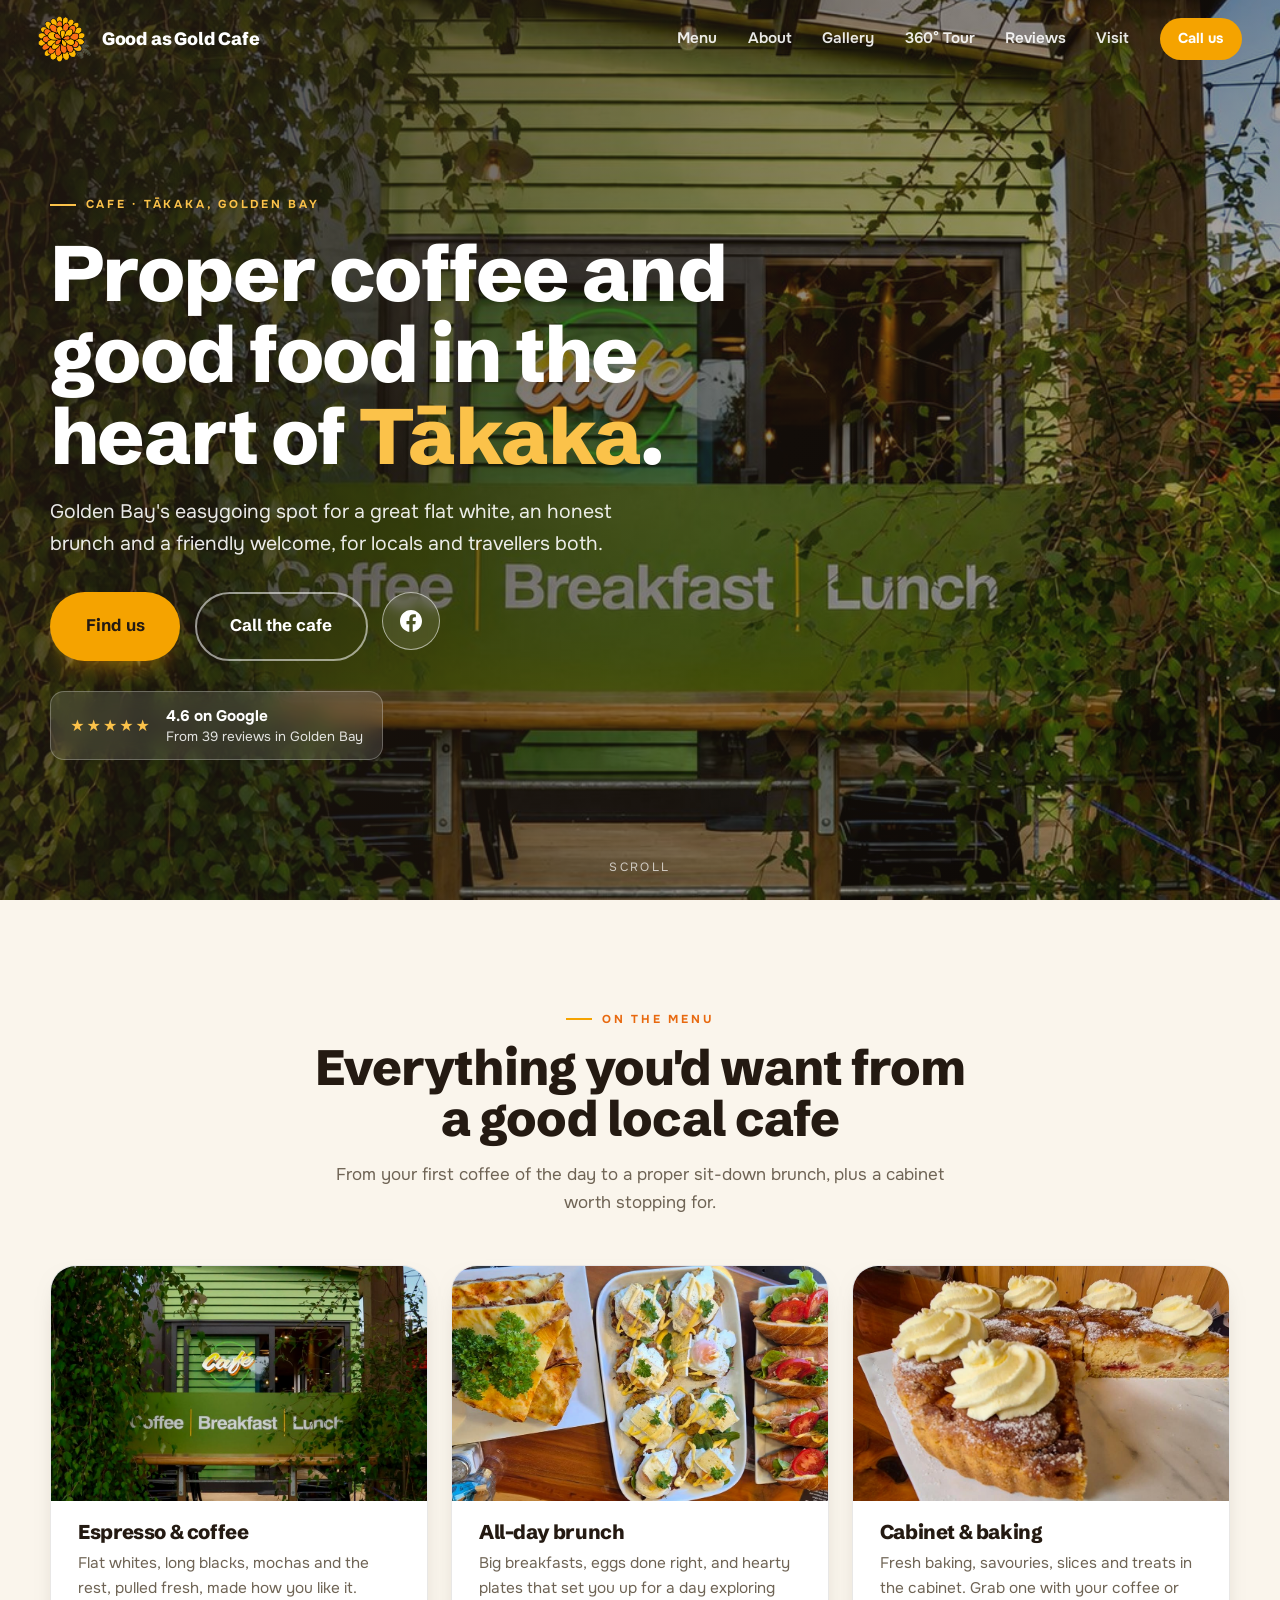
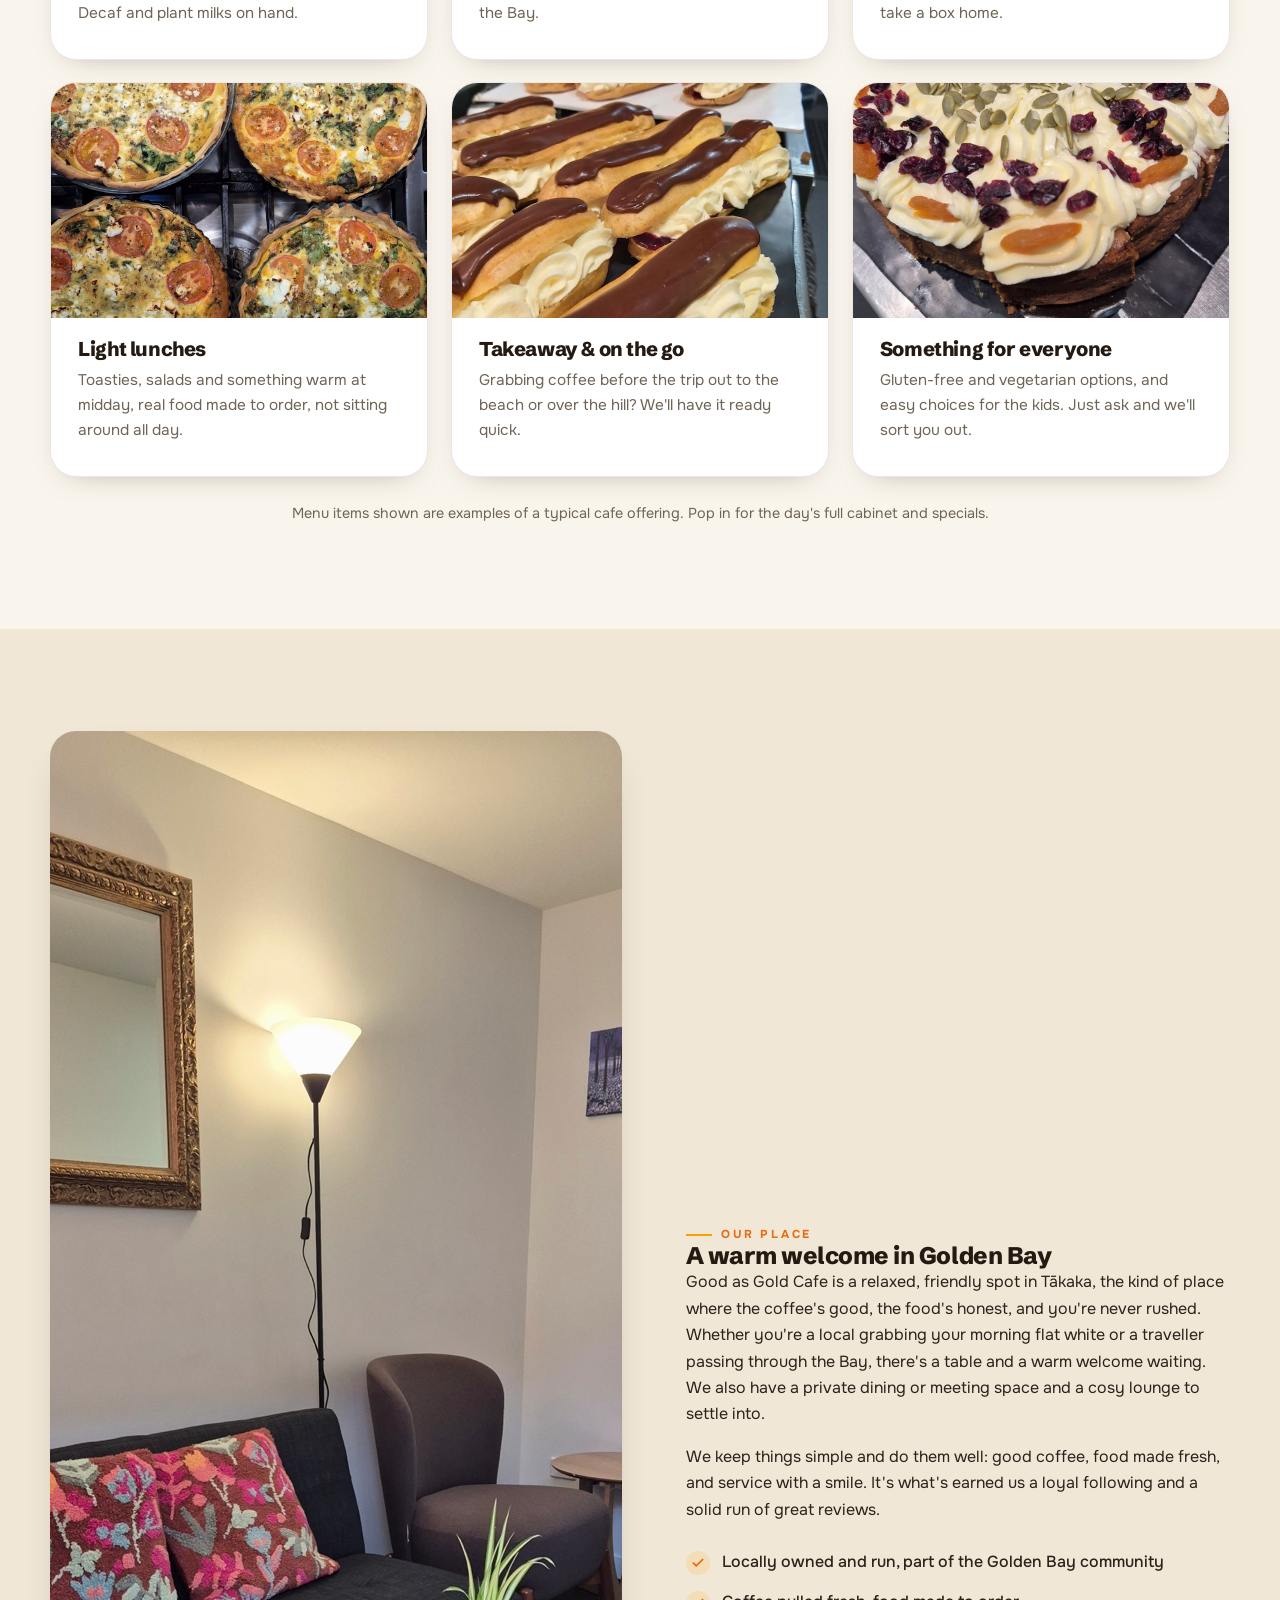
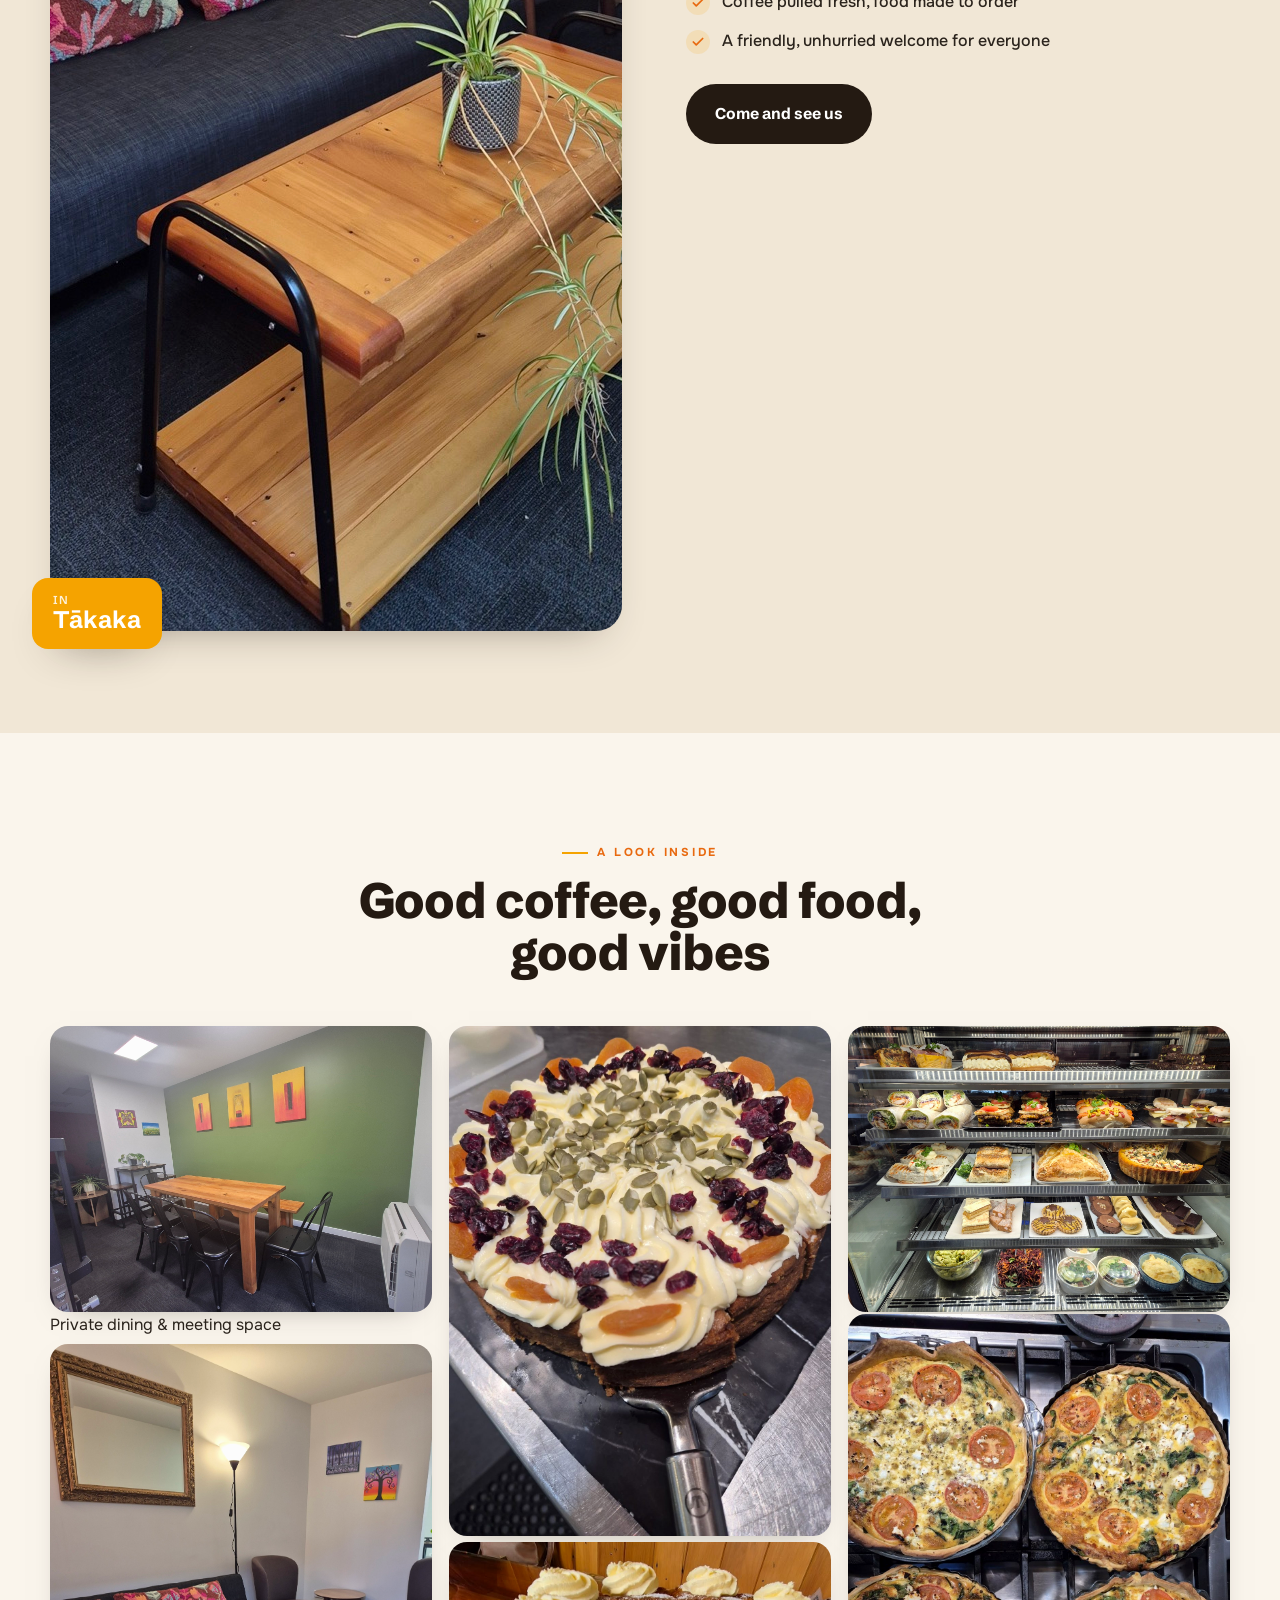
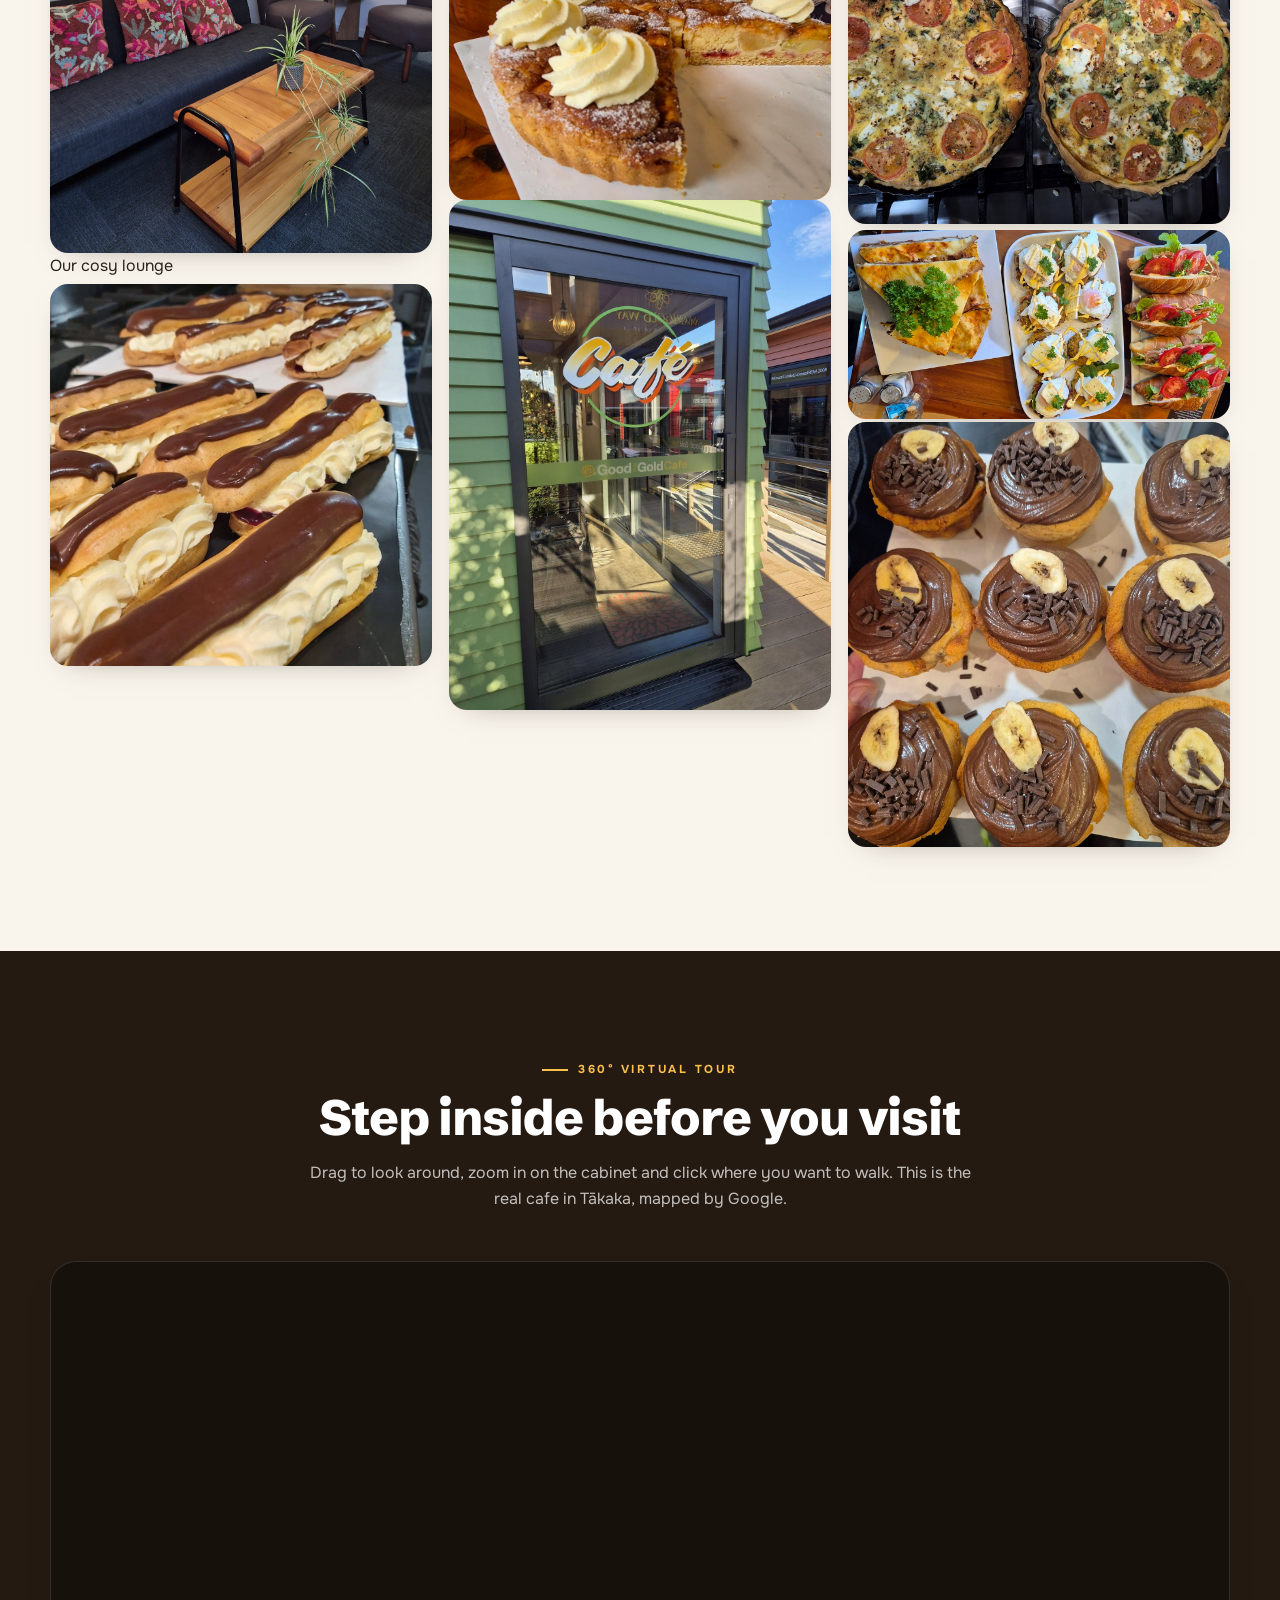
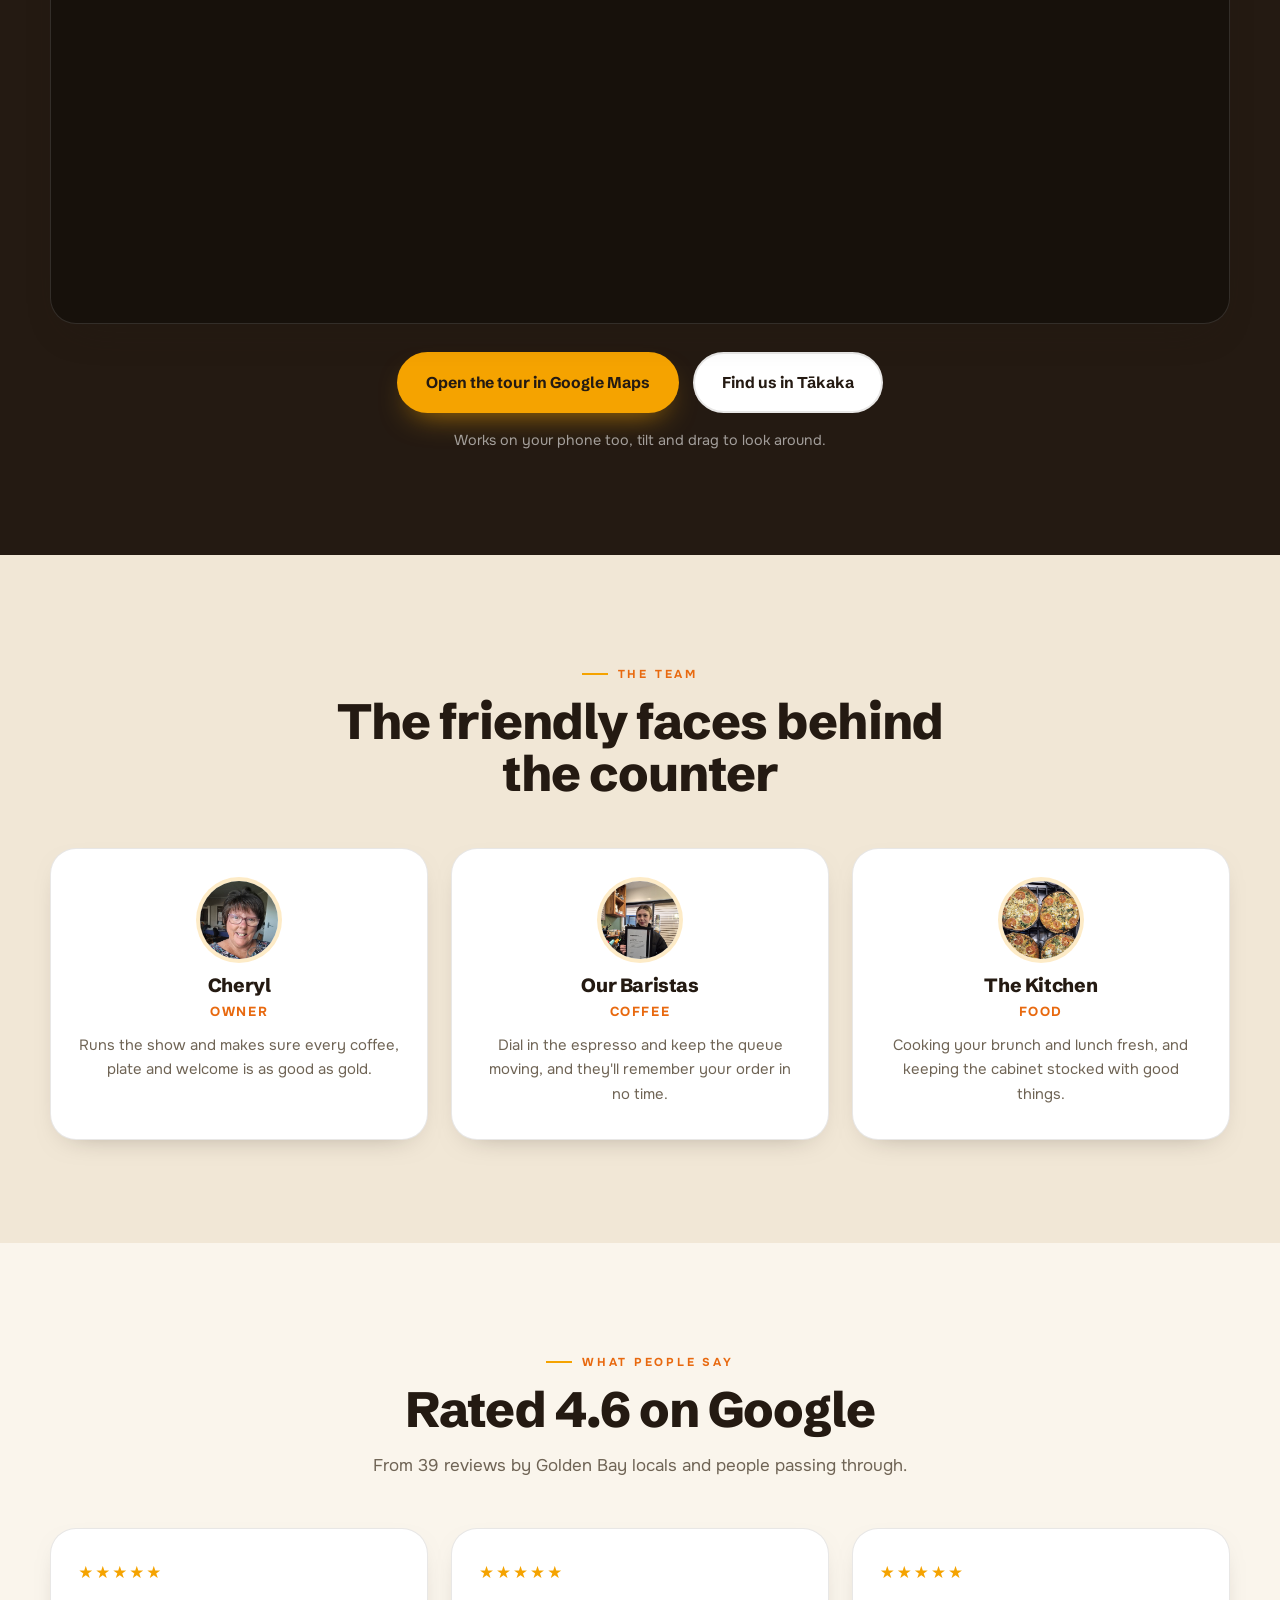
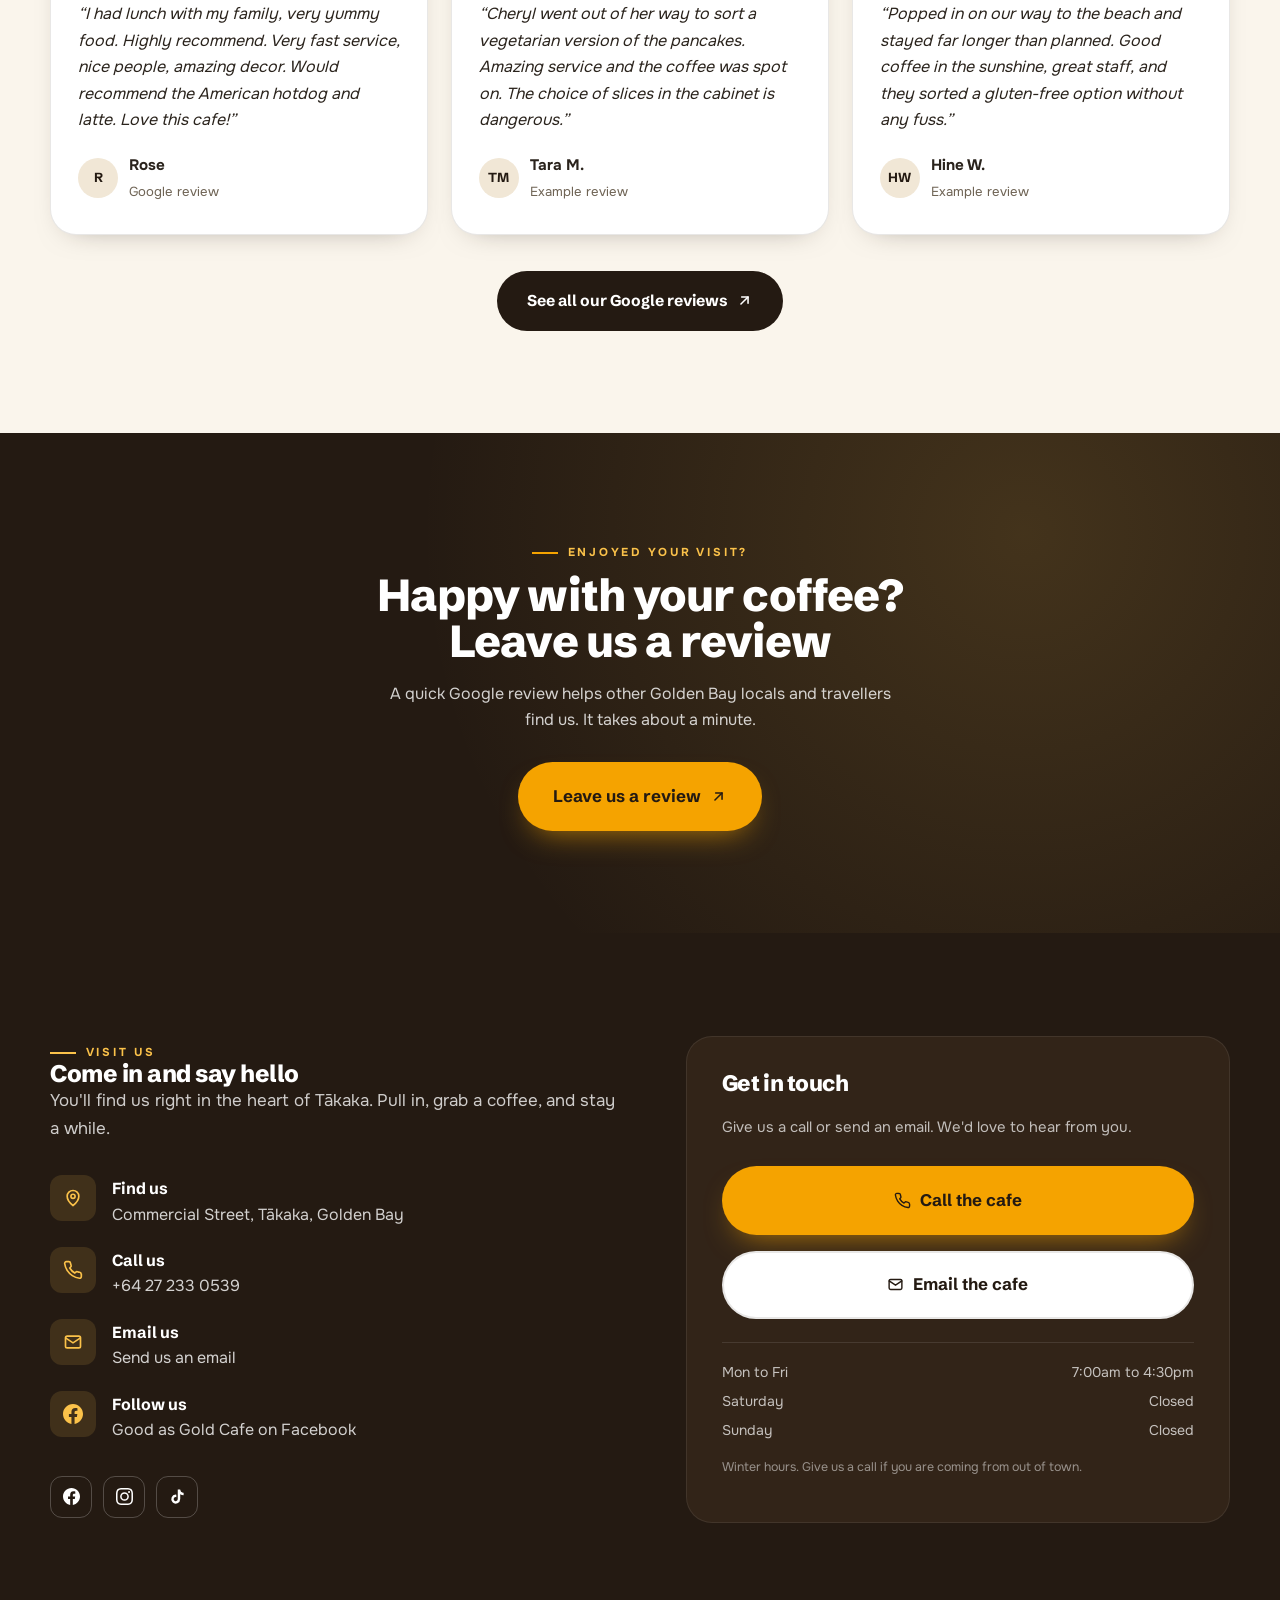
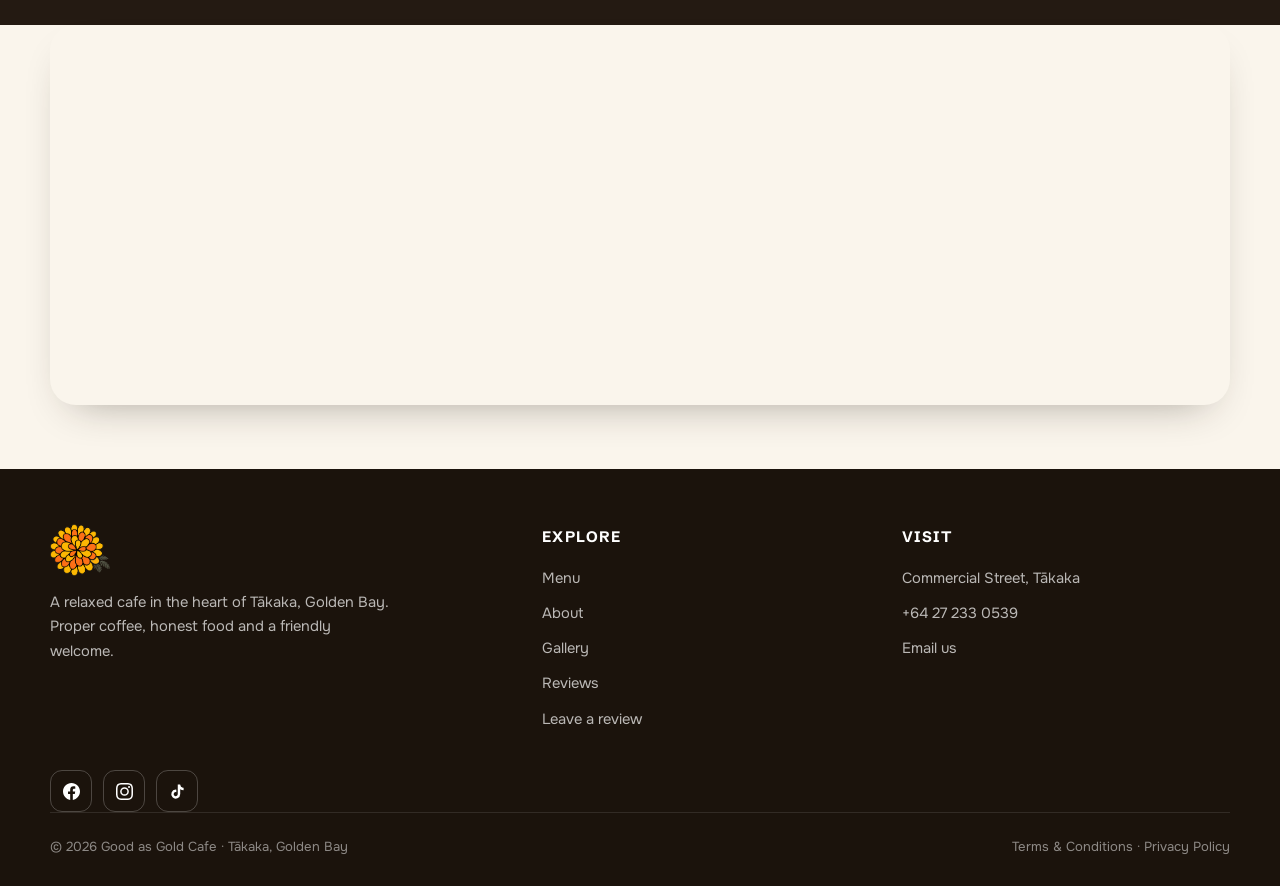
==== commit e323f062: "Add supplied cafe interiors cabinet photo and Cheryl portrait" ====
--- a/index.html
+++ b/index.html
@@ -45,8 +45,8 @@
 <header class="hero" id="top">
   <div class="hero-slides" aria-hidden="true">
     <div class="hero-slide active" style="background-image:url('images/hero-main.jpg')"></div>
-    <div class="hero-slide" style="background-image:url('images/outside.jpg')"></div>
-    <div class="hero-slide" style="background-image:url('images/pantry.jpg')"></div>
+    <div class="hero-slide" style="background-image:url('images/cafe-seating.jpg')"></div>
+    <div class="hero-slide" style="background-image:url('images/cabinet-fresh.jpg')"></div>
   </div>
   <div class="hero-overlay"></div>
   <div class="wrap hero-content">
@@ -118,13 +118,13 @@
 <section class="section section-bone about" id="about">
   <div class="wrap split">
     <div class="about-media reveal">
-      <img src="images/pantry.jpg" alt="The Good as Gold cabinet stocked with sandwiches, quiches and slices" width="1100" height="825" loading="lazy" />
+      <img src="images/cafe-lounge.jpg" alt="Comfortable lounge seating inside Good as Gold Cafe" width="1125" height="1500" loading="lazy" />
       <div class="corner-tag"><span>In</span><b>Tākaka</b></div>
     </div>
     <div class="reveal">
       <span class="eyebrow">Our place</span>
       <h2>A warm welcome in Golden Bay</h2>
-      <p>Good as Gold Cafe is a relaxed, friendly spot in Tākaka, the kind of place where the coffee's good, the food's honest, and you're never rushed. Whether you're a local grabbing your morning flat white or a traveller passing through the Bay, there's a table and a warm welcome waiting.</p>
+      <p>Good as Gold Cafe is a relaxed, friendly spot in Tākaka, the kind of place where the coffee's good, the food's honest, and you're never rushed. Whether you're a local grabbing your morning flat white or a traveller passing through the Bay, there's a table and a warm welcome waiting. We also have a private dining or meeting space and a cosy lounge to settle into.</p>
       <p>We keep things simple and do them well: good coffee, food made fresh, and service with a smile. It's what's earned us a loyal following and a solid run of great reviews.</p>
       <ul class="checklist">
         <li><span class="tick"><svg viewBox="0 0 24 24" fill="none" stroke="currentColor" stroke-width="3" stroke-linecap="round" stroke-linejoin="round"><path d="M20 6L9 17l-5-5"/></svg></span> Locally owned and run, part of the Golden Bay community</li>
@@ -144,7 +144,9 @@
       <h2>Good coffee, good food, good vibes</h2>
     </div>
     <div class="gallery reveal">
-      <figure><img src="images/pantry.jpg" alt="The cabinet stocked with sandwiches, quiches, salads and slices" loading="lazy" width="1500" height="1113" /></figure>
+<figure><img src="images/cafe-seating.jpg" alt="Private dining and meeting space at Good as Gold Cafe" loading="lazy" width="1500" height="1125" /><figcaption>Private dining &amp; meeting space</figcaption></figure>
+<figure><img src="images/cafe-lounge.jpg" alt="The cosy lounge at Good as Gold Cafe" loading="lazy" width="1125" height="1500" /><figcaption>Our cosy lounge</figcaption></figure>
+      <figure><img src="images/cabinet-fresh.jpg" alt="The cabinet stocked with sandwiches, quiches, salads and slices" loading="lazy" width="1500" height="1125" /></figure>
       <figure><img src="images/carrot-cake.jpg" alt="Carrot cake topped with cream cheese icing, pepitas and cranberries" loading="lazy" width="1122" height="1500" /></figure>
       <figure><img src="images/eclairs.jpg" alt="A tray of chocolate eclairs filled with cream" loading="lazy" width="960" height="960" /></figure>
       <figure><img src="images/dinner-food.jpg" alt="House-made tomato and feta quiches" loading="lazy" width="1122" height="1500" /></figure>
@@ -185,7 +187,7 @@
     </div>
     <div class="crew">
       <div class="crew-card reveal">
-        <div class="avatar photo"><img src="images/team-1.jpg" alt="Cheryl, owner"></div>
+        <div class="avatar photo"><img src="images/cheryl-portrait.jpg" style="object-position:center 30%" alt="Cheryl, owner"></div>
         <h4>Cheryl</h4>
         <div class="role">Owner</div>
         <p>Runs the show and makes sure every coffee, plate and welcome is as good as gold.</p>
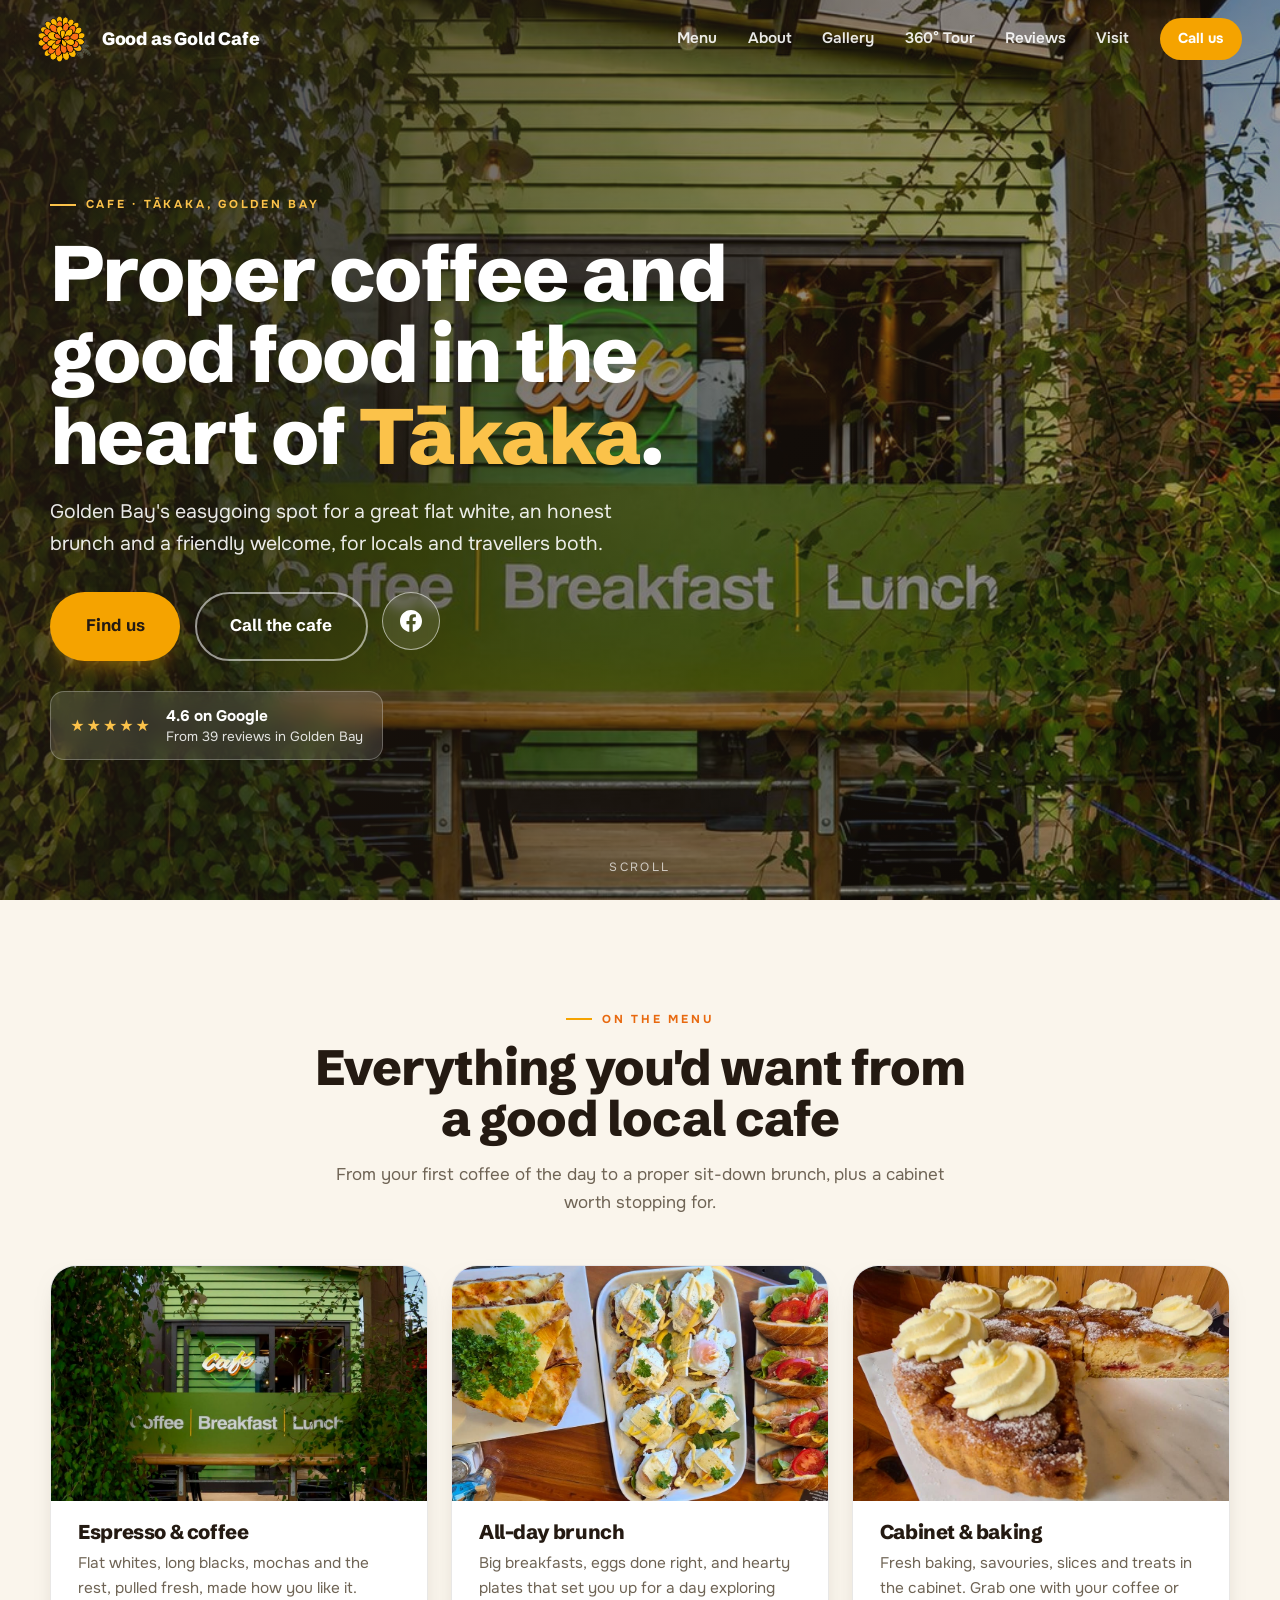
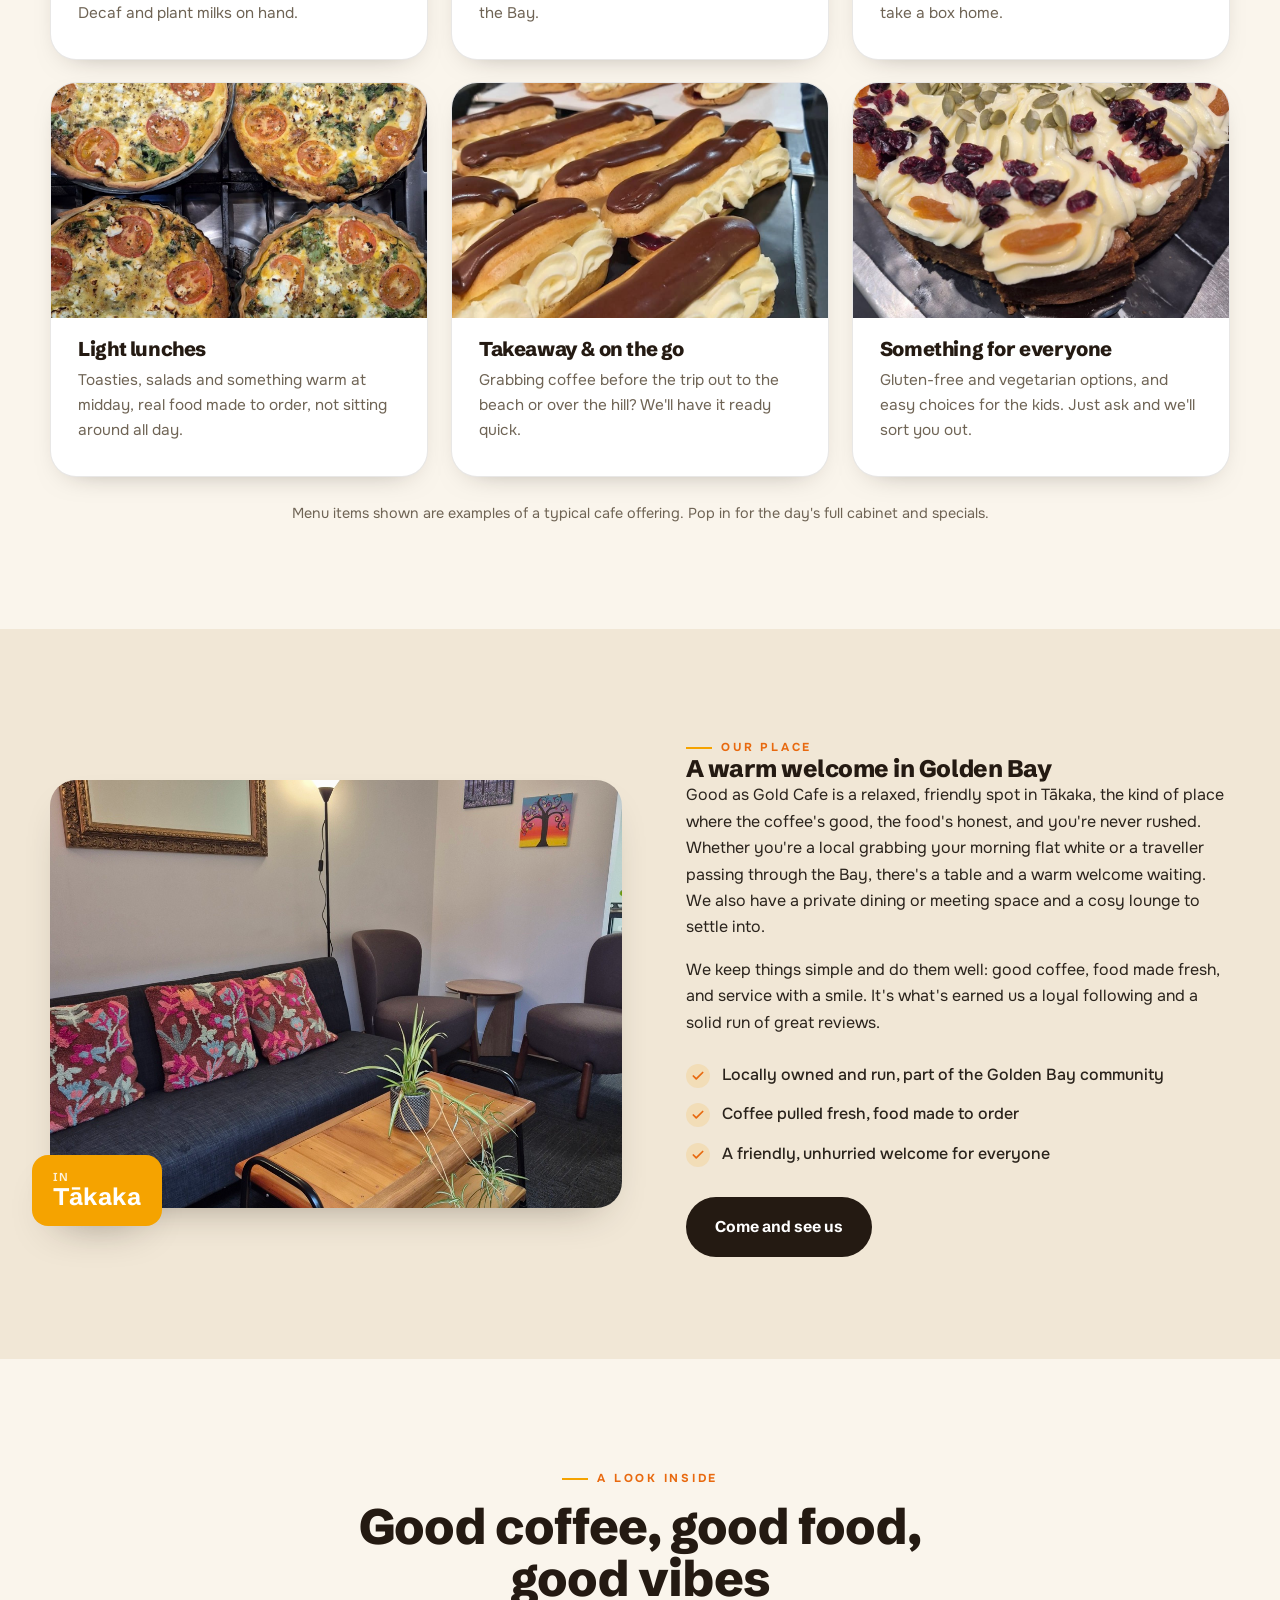
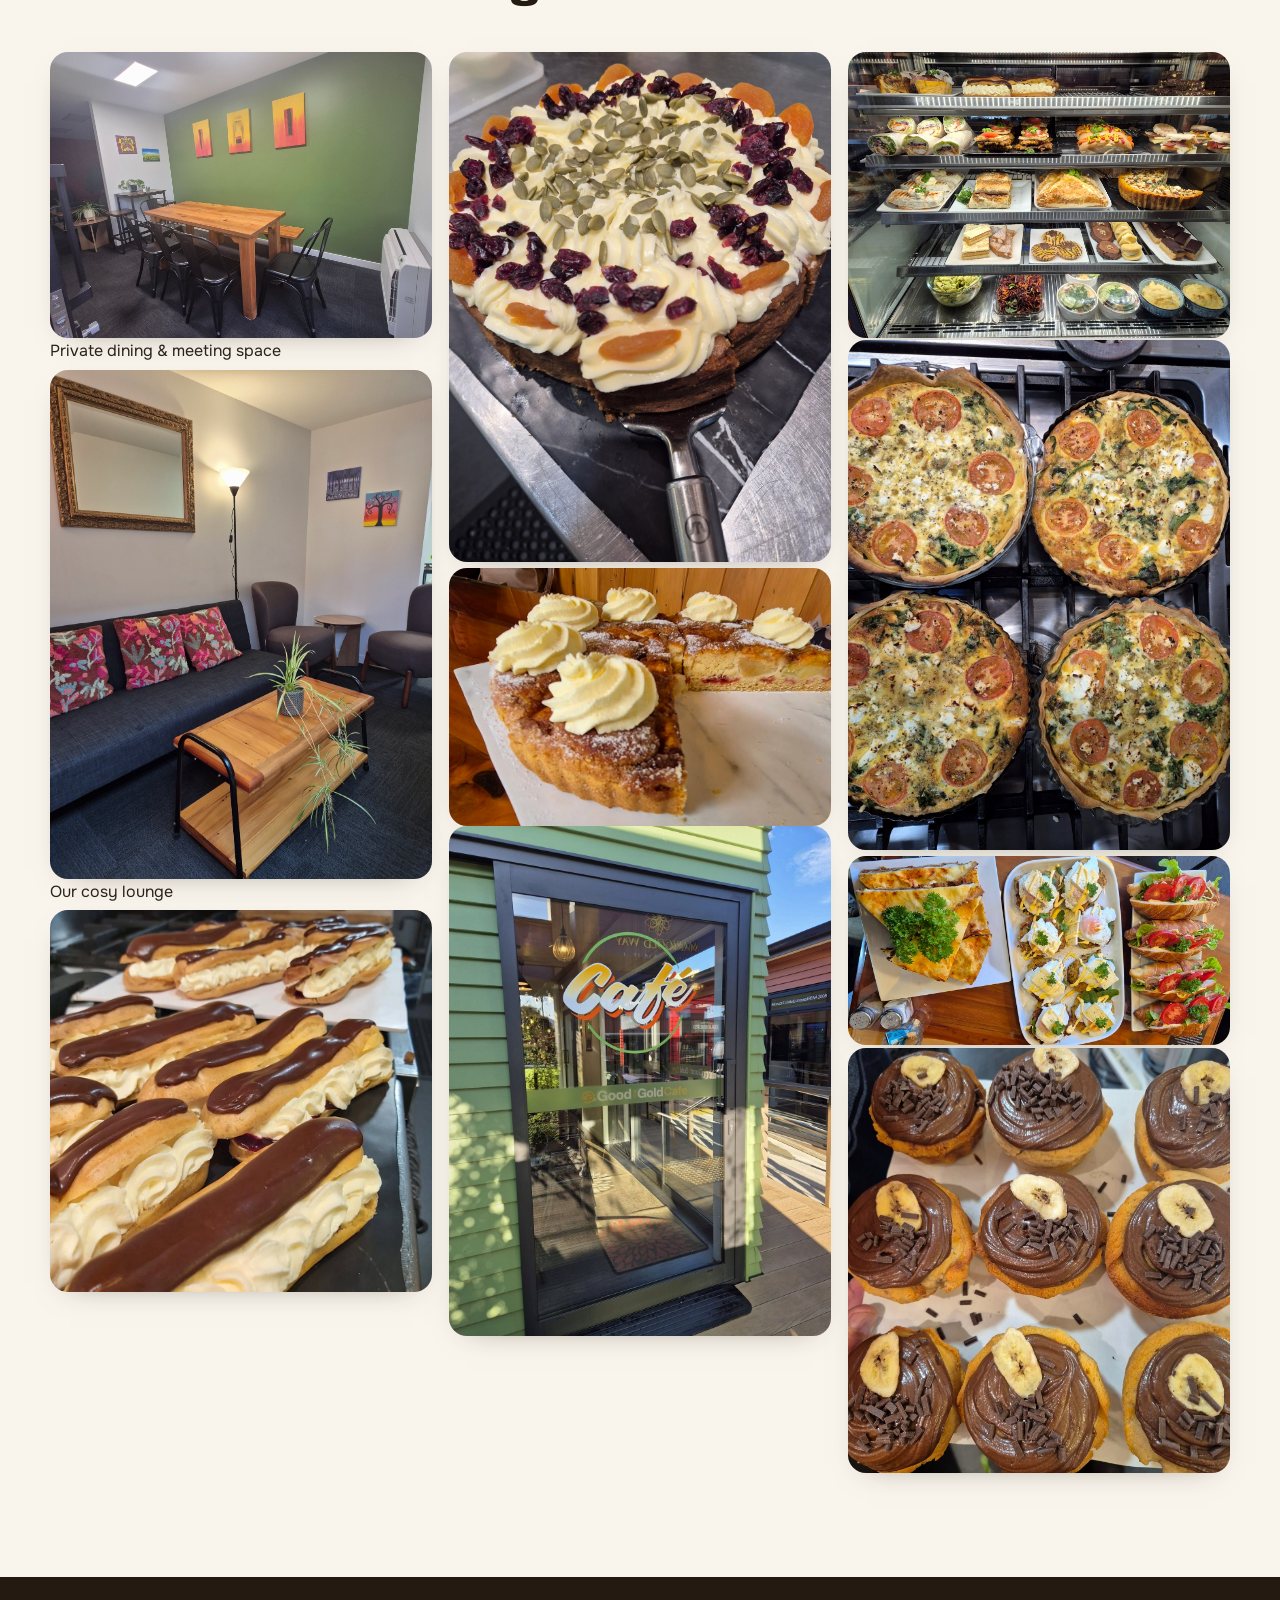
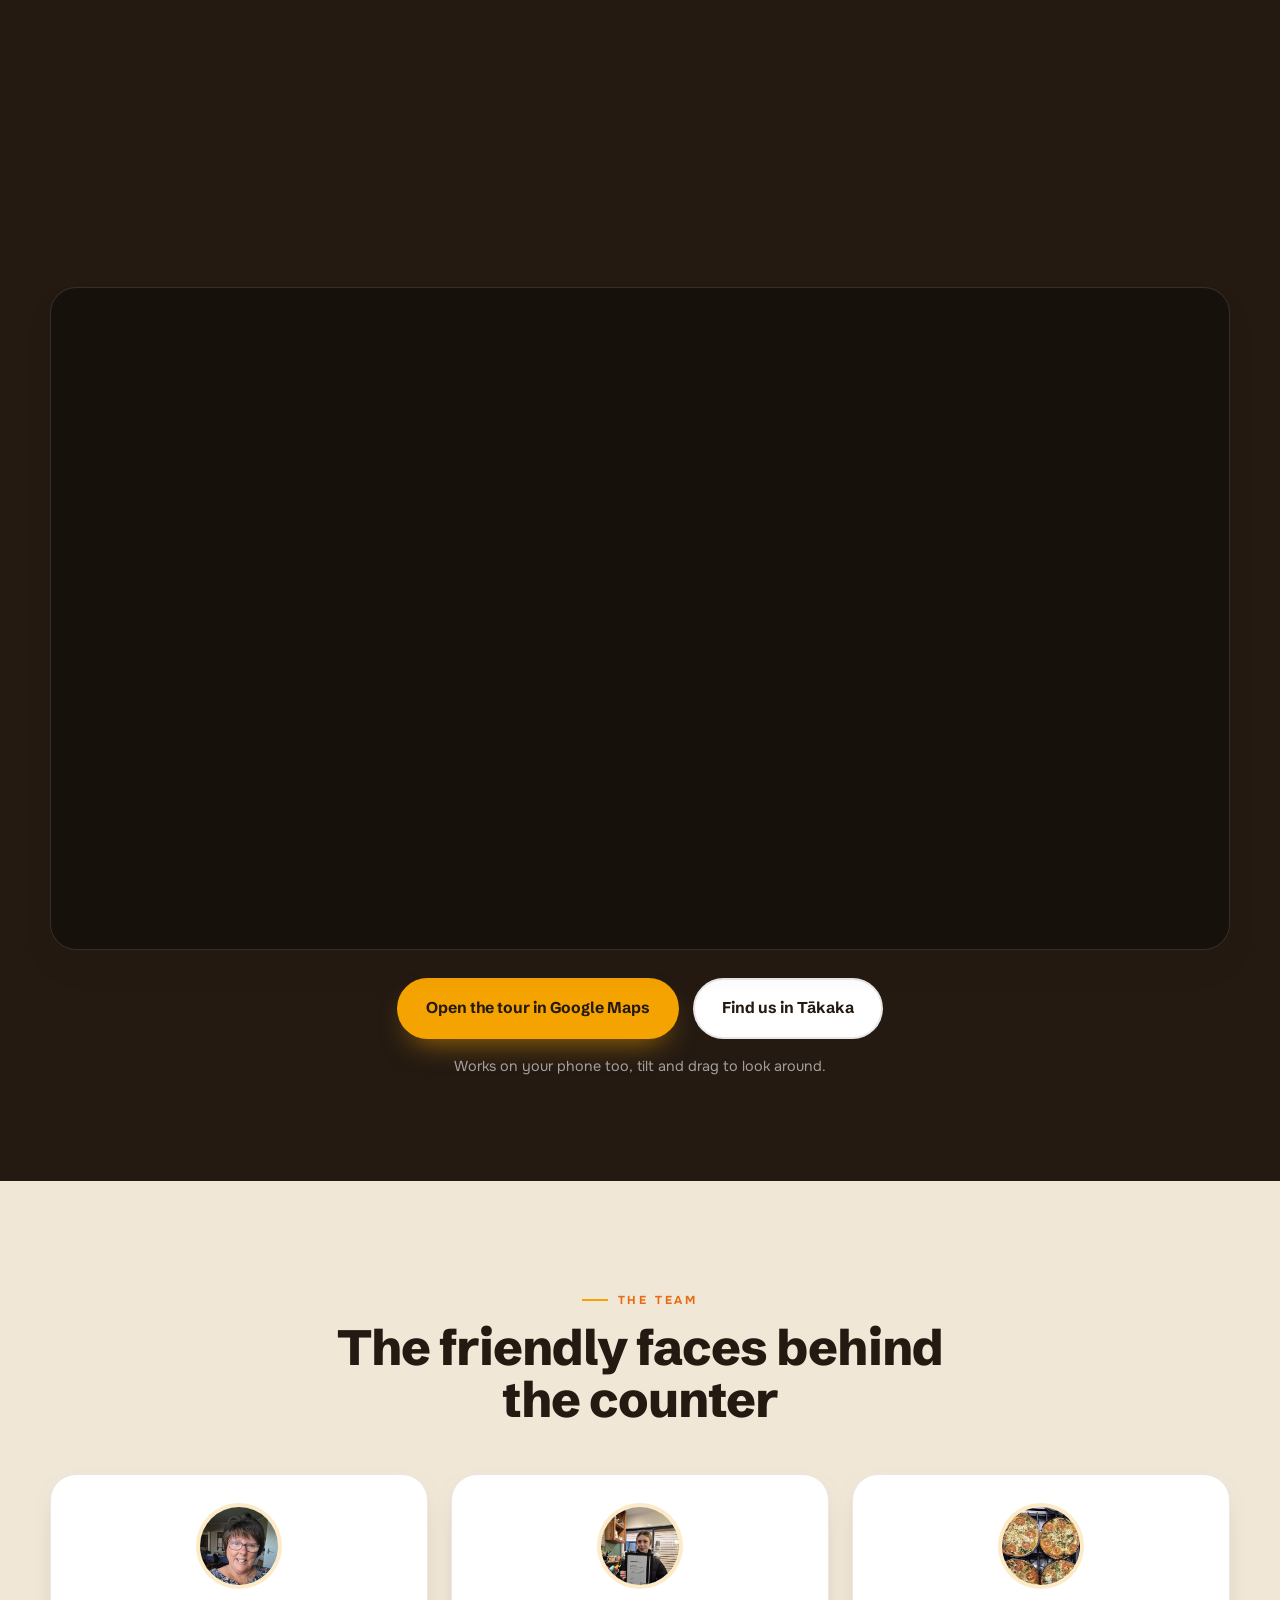
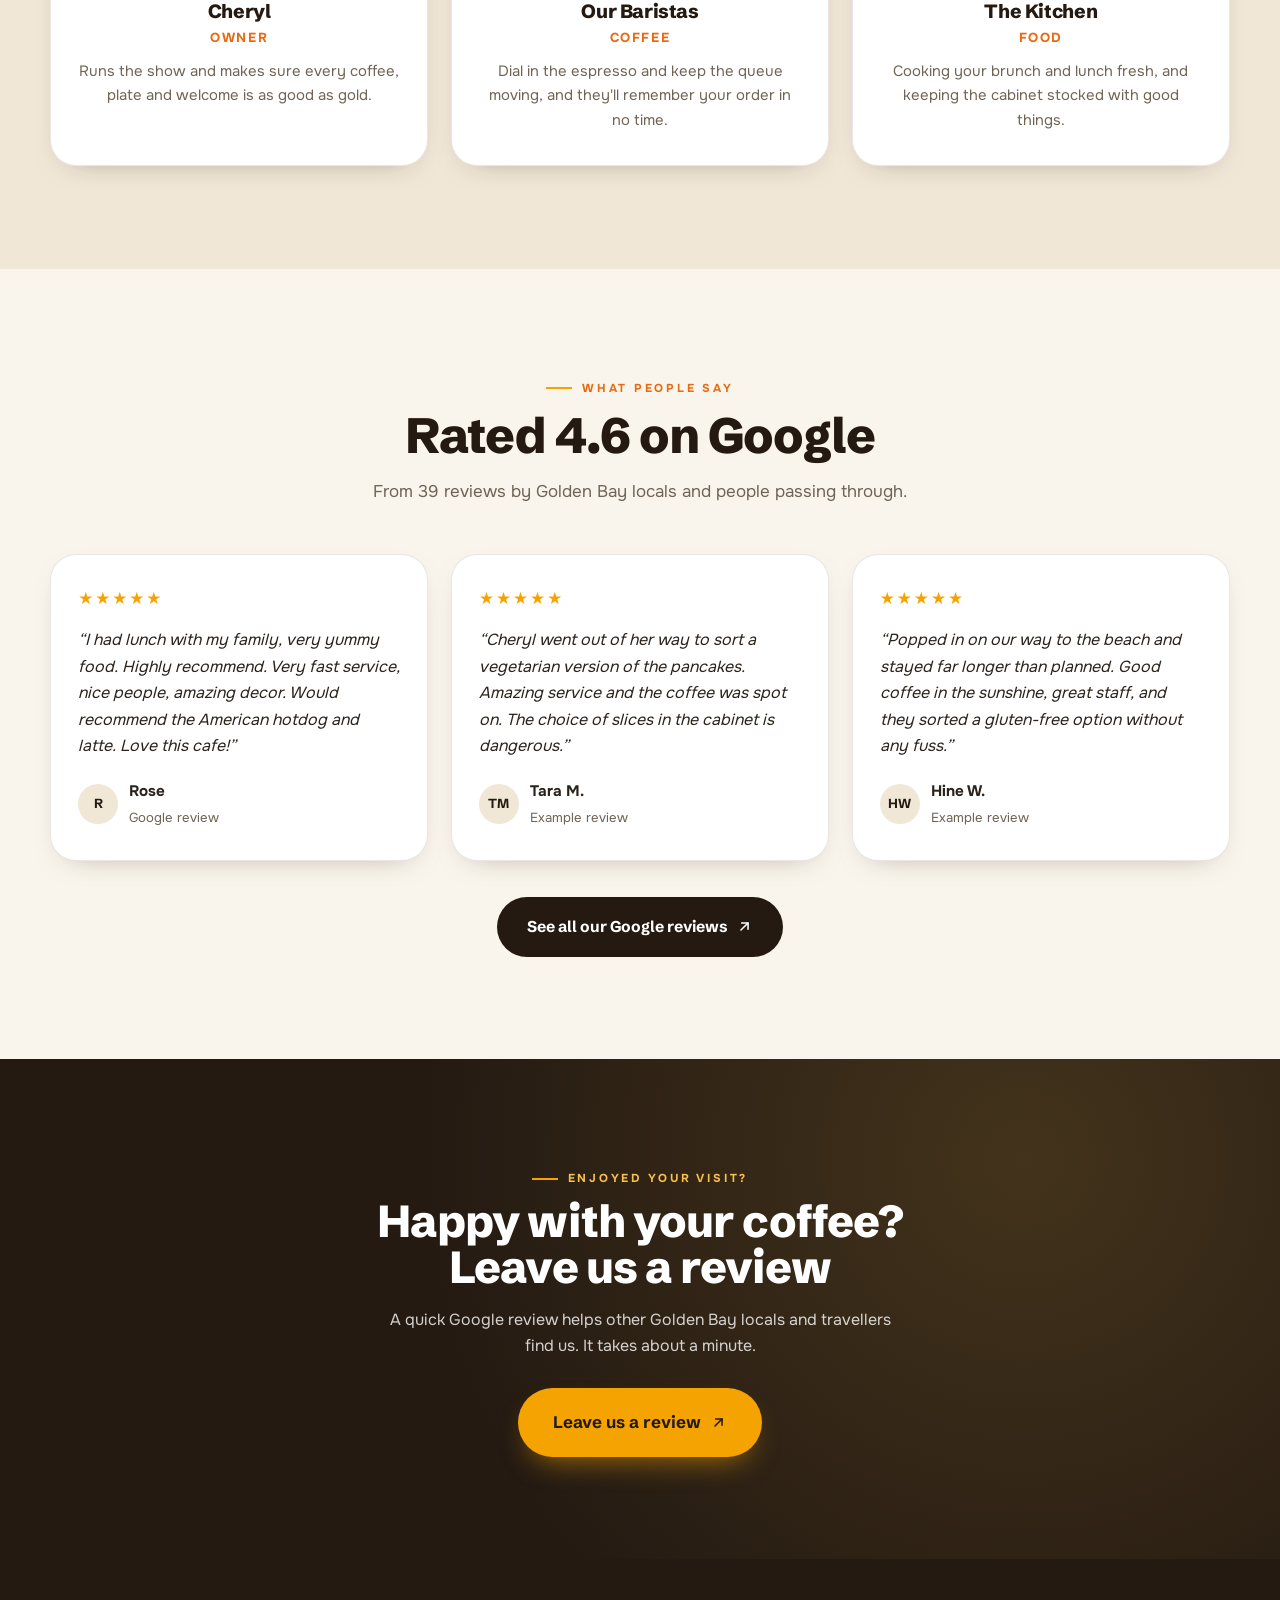
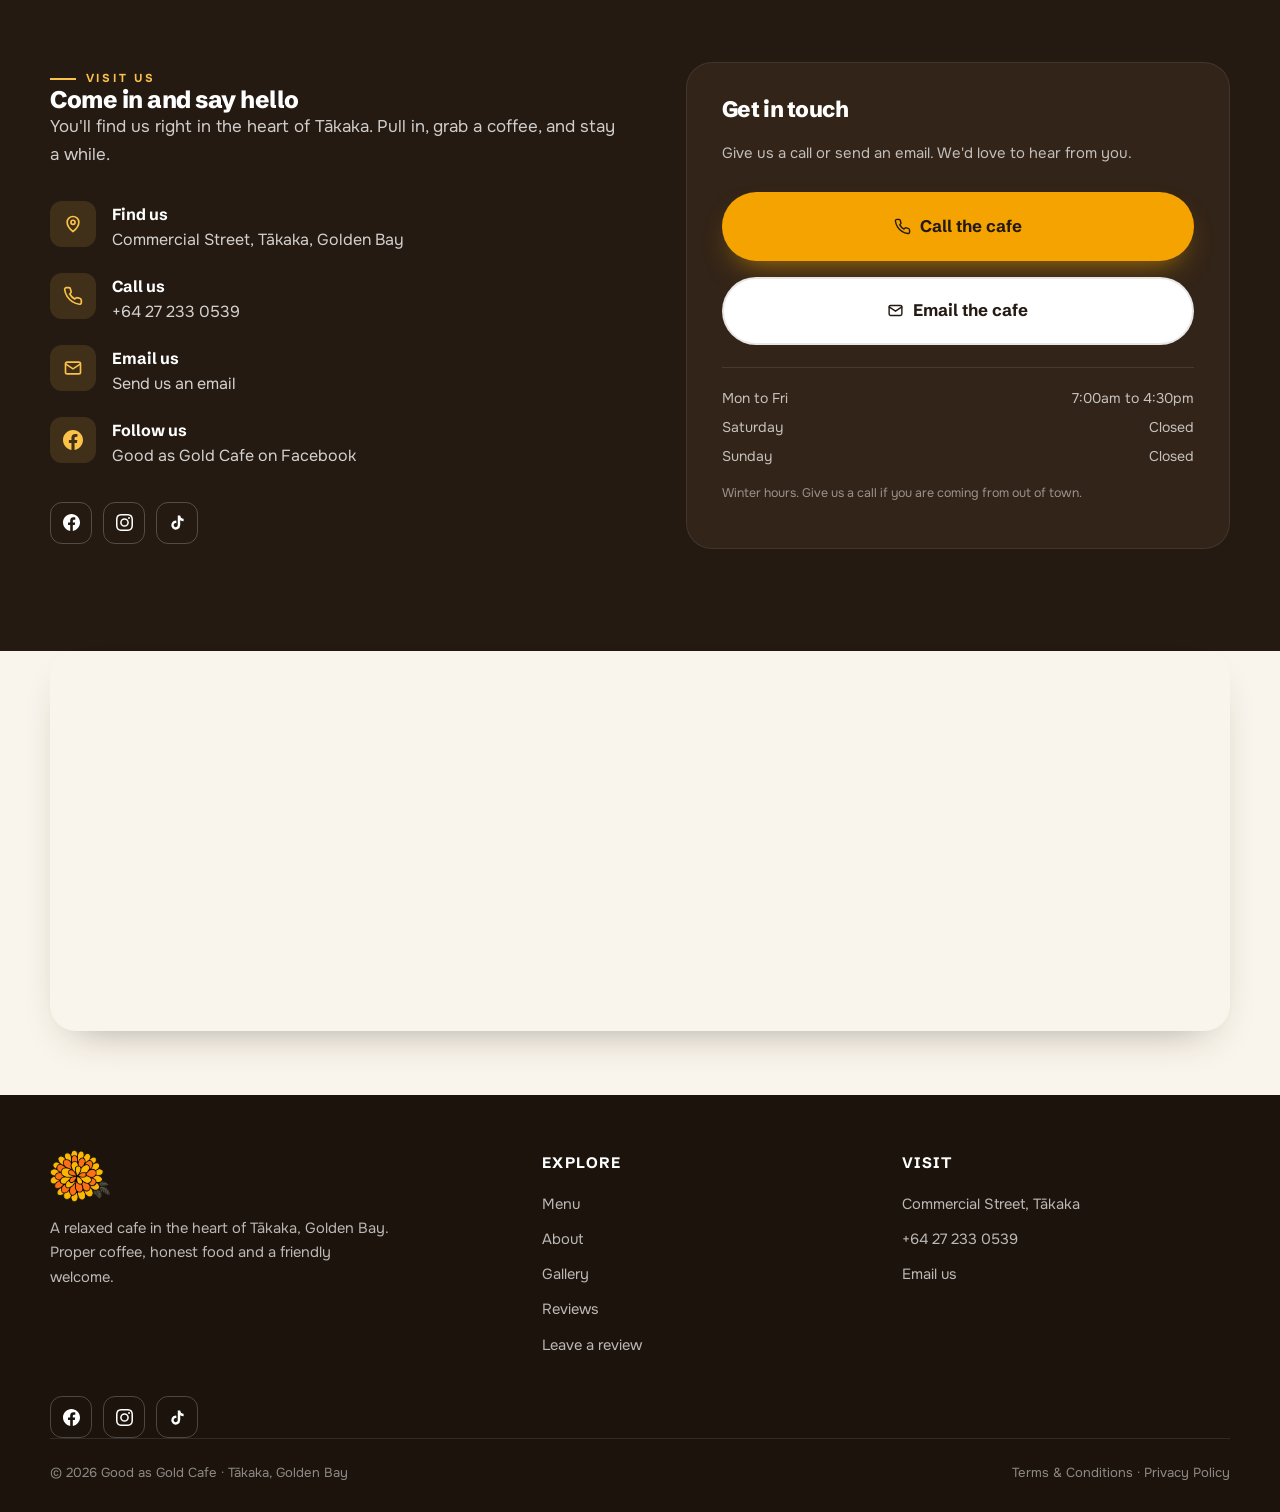
==== commit 65002c97: "Constrain About photo height to fit beside the cafe copy" ====
--- a/index.html
+++ b/index.html
@@ -8,7 +8,7 @@
 <link rel="preconnect" href="https://fonts.googleapis.com" />
 <link rel="preconnect" href="https://fonts.gstatic.com" crossorigin />
 <link href="https://fonts.googleapis.com/css2?family=Schibsted+Grotesk:wght@500;700;800&family=Onest:wght@400;500;600;700&display=swap" rel="stylesheet" />
-<link rel="stylesheet" href="styles.css" />
+<link rel="stylesheet" href="styles.css?v=20260915-about" />
 <link rel="icon" type="image/png" href="images/favicon.png" />
 <meta property="og:title" content="Good as Gold Cafe | Cafe, Tākaka" />
 <meta property="og:description" content="Proper coffee, honest brunch and a friendly welcome in the heart of Tākaka, Golden Bay." />
--- a/styles.css
+++ b/styles.css
@@ -197,7 +197,7 @@
 /* ---------- ABOUT ---------- */
 .split { display: grid; grid-template-columns: 1.05fr 1fr; gap: clamp(2rem, 5vw, 4.5rem); align-items: center; }
 .about-media { position: relative; }
-.about-media img { width: 100%; aspect-ratio: 4/3; object-fit: cover; border-radius: var(--radius-lg); filter: var(--img-filter); box-shadow: var(--shadow); }
+.about-media img { display: block; width: 100%; height: auto; max-height: 560px; aspect-ratio: 4/3; object-fit: cover; border-radius: var(--radius-lg); filter: var(--img-filter); box-shadow: var(--shadow); }
 .corner-tag { position: absolute; bottom: -18px; left: -18px; background: var(--gold); color: #fff; padding: 1rem 1.3rem; border-radius: 16px; font-family: "Schibsted Grotesk", sans-serif; font-weight: 800; line-height: 1.1; box-shadow: var(--shadow); }
 .corner-tag span { display: block; font-size: .72rem; font-weight: 600; opacity: .85; letter-spacing: .12em; text-transform: uppercase; }
 .corner-tag b { font-size: 1.5rem; }
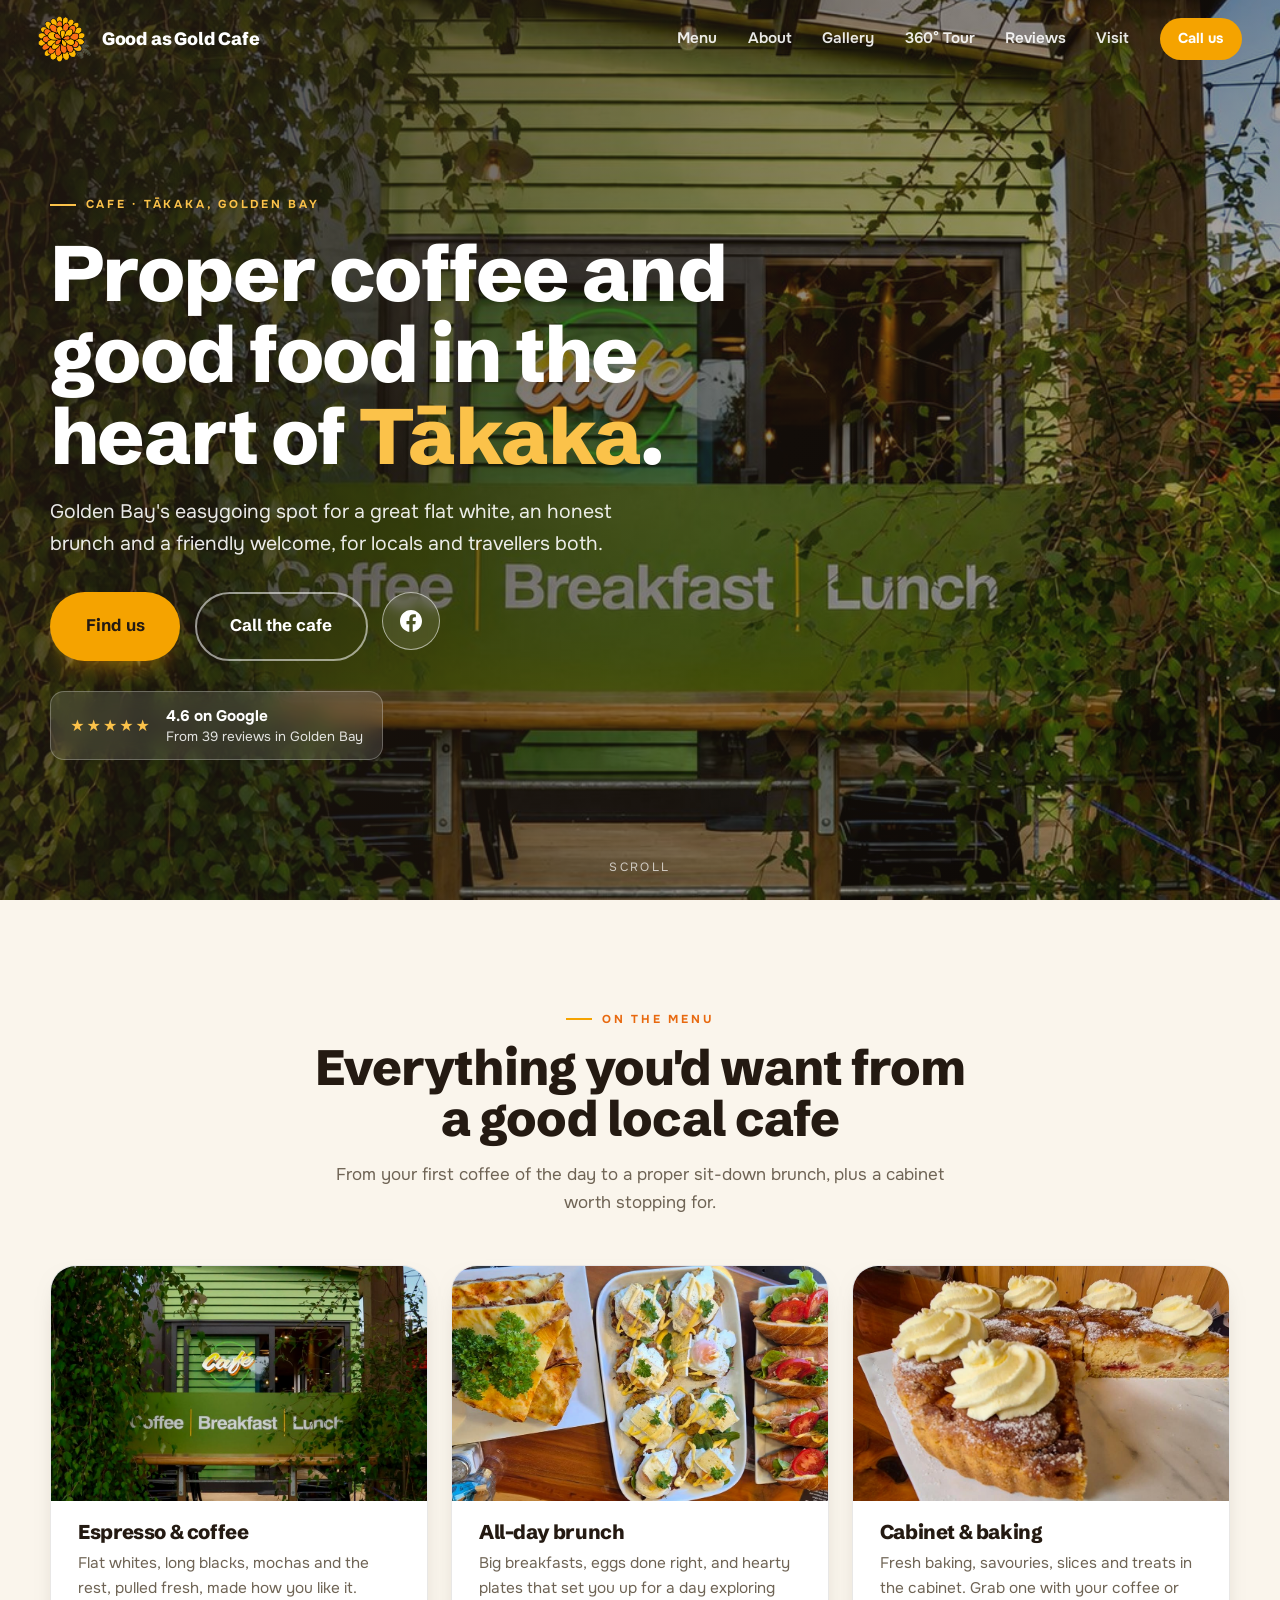
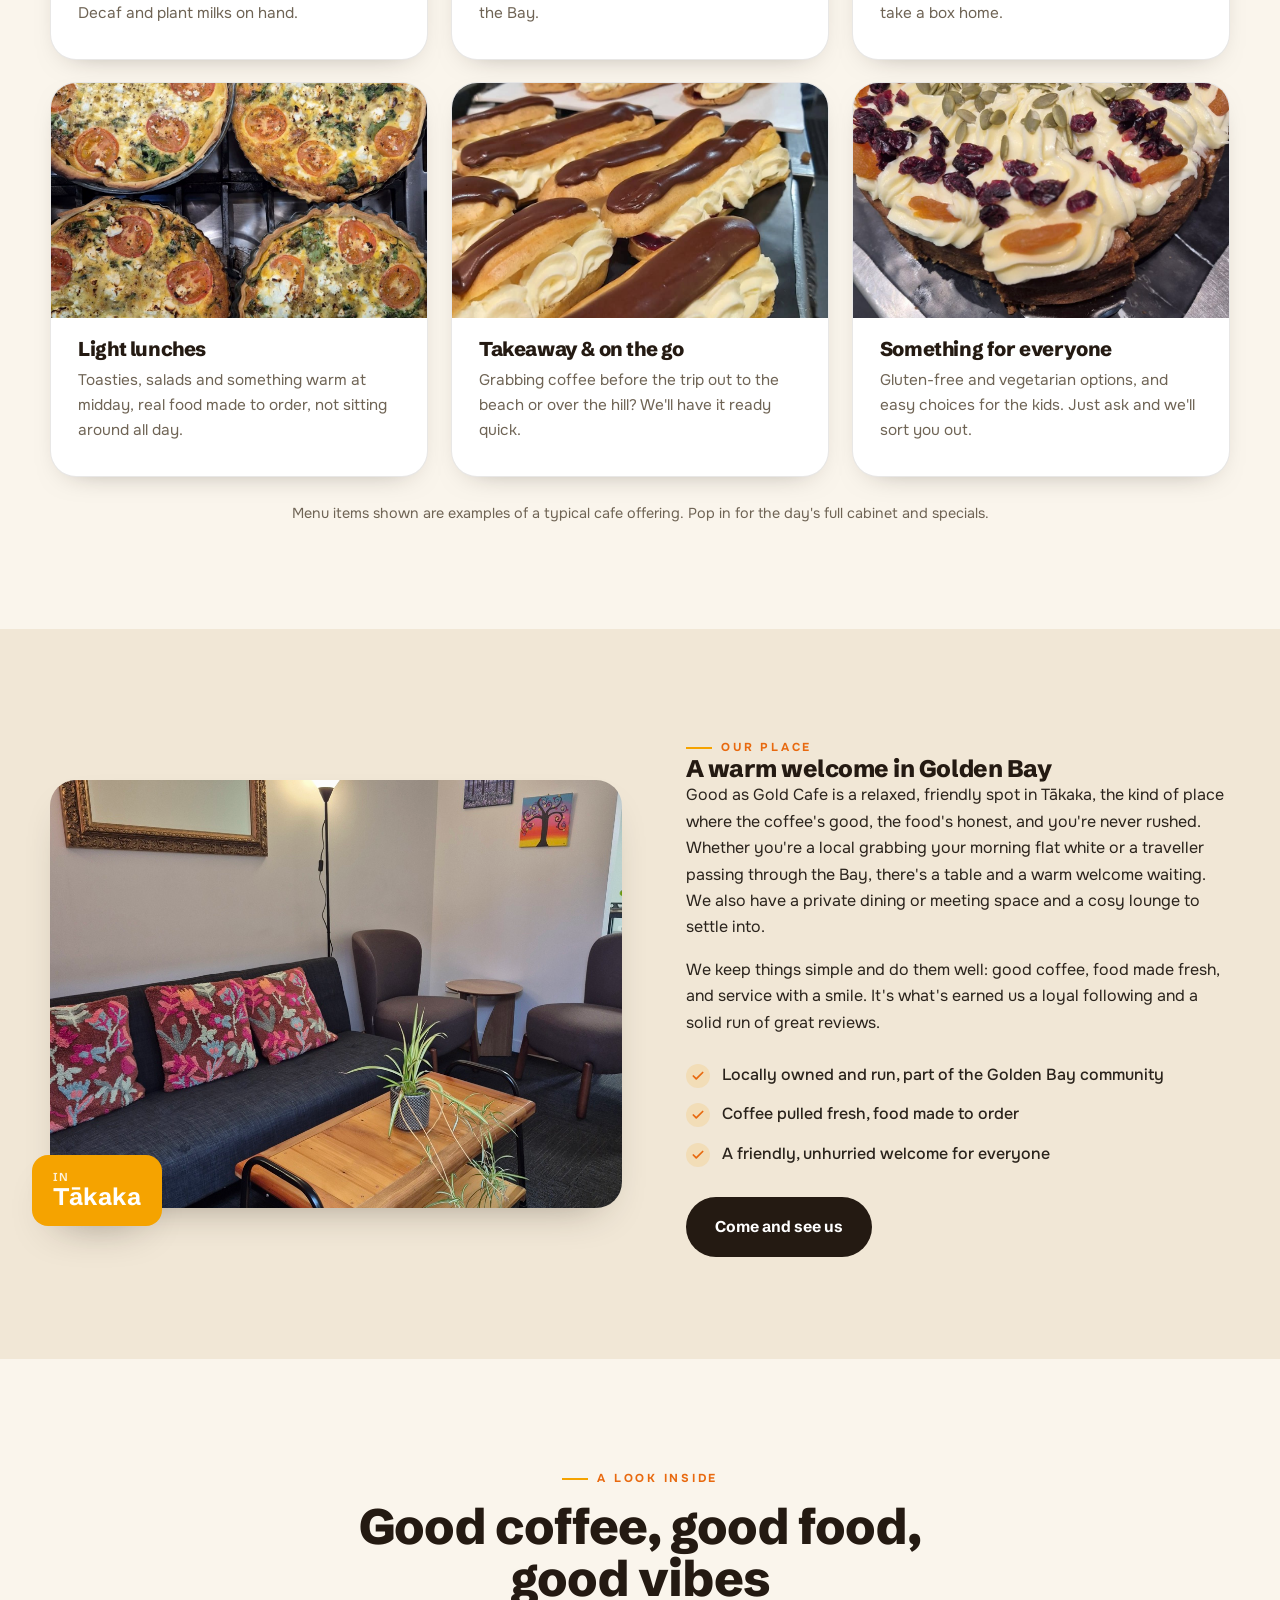
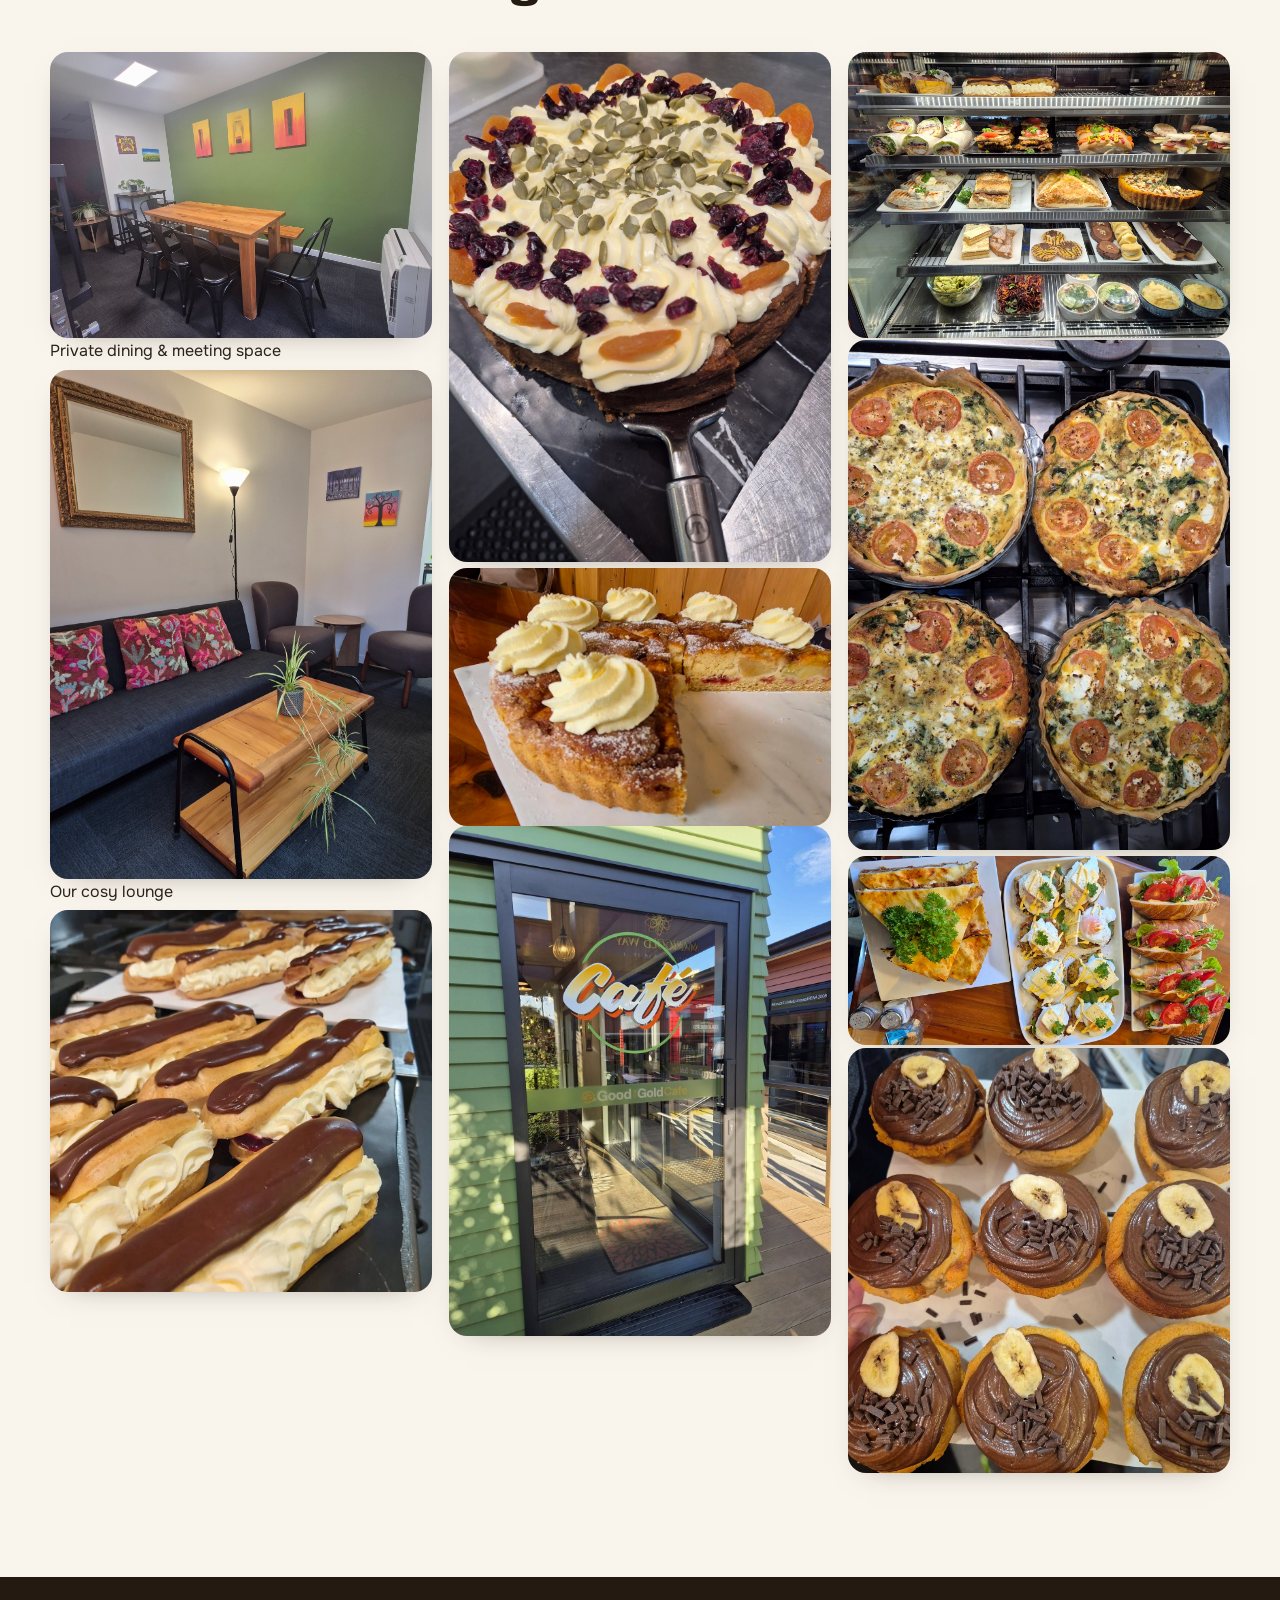
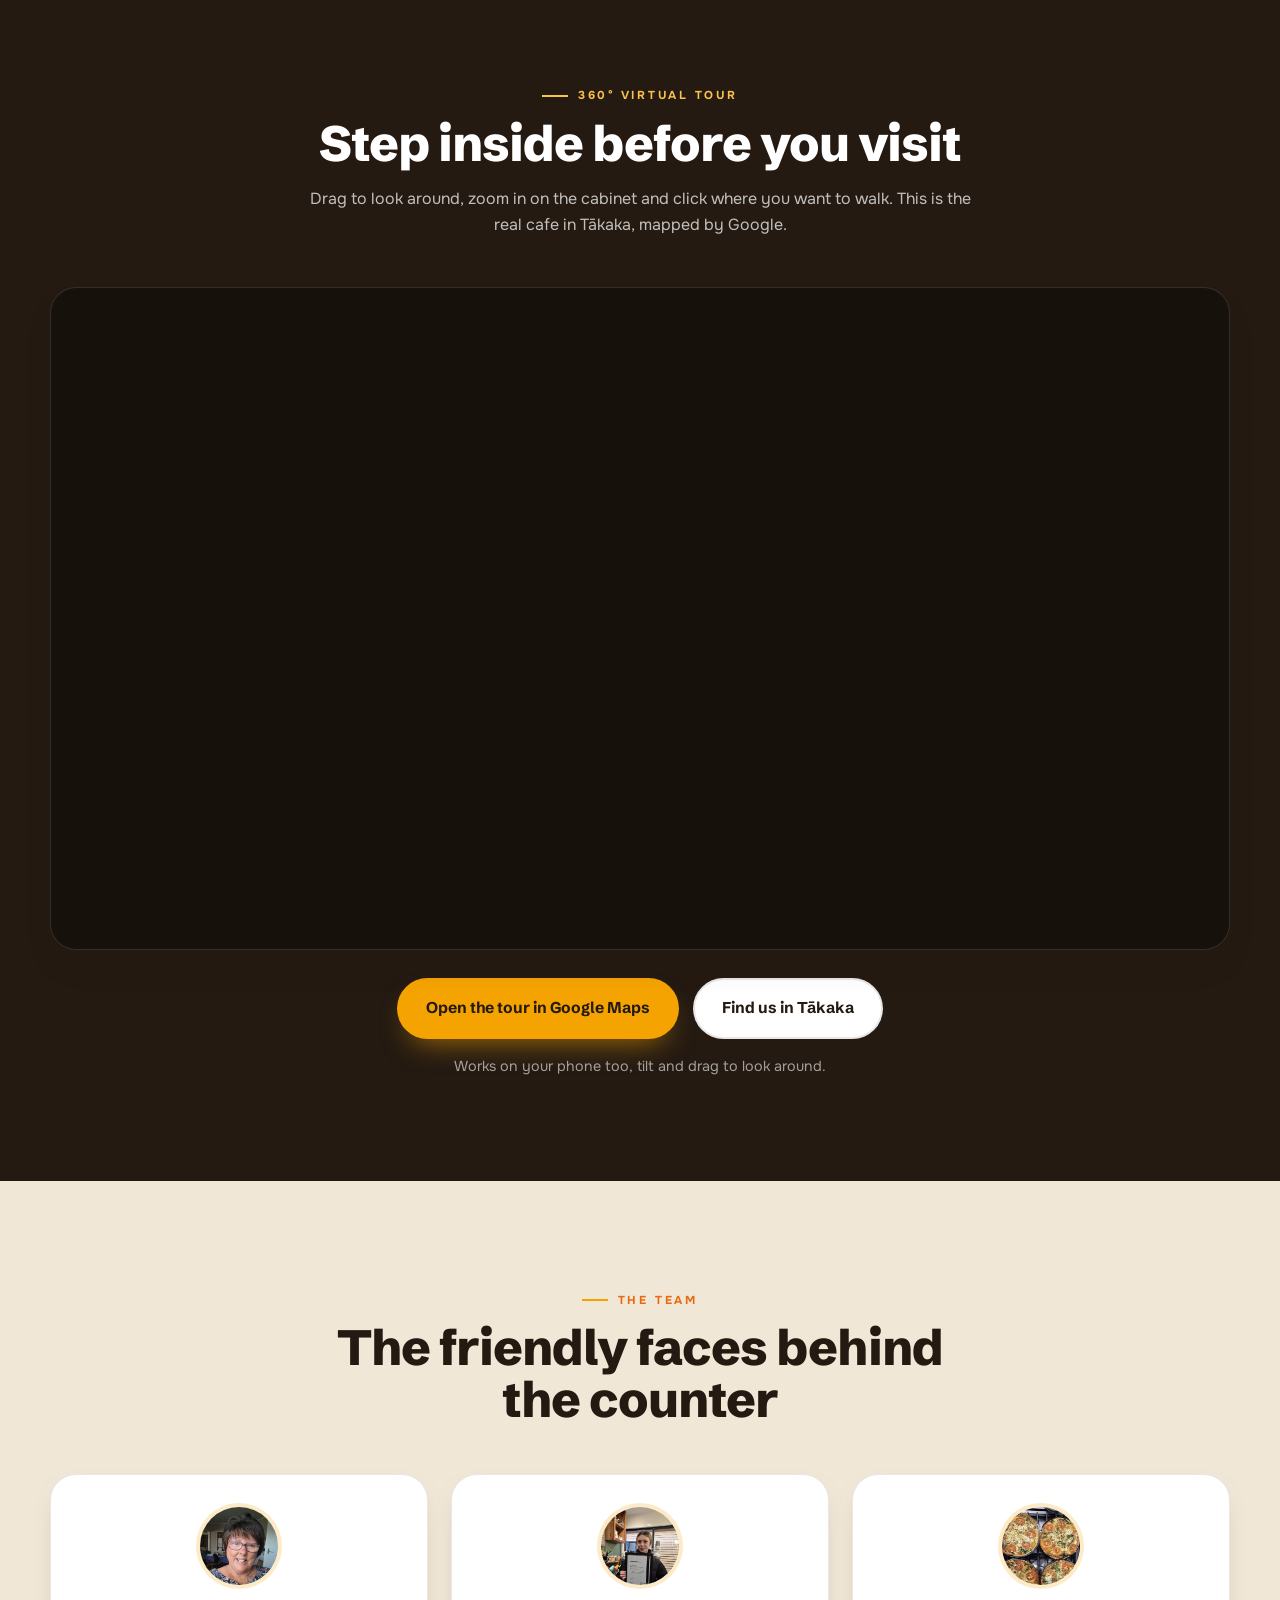
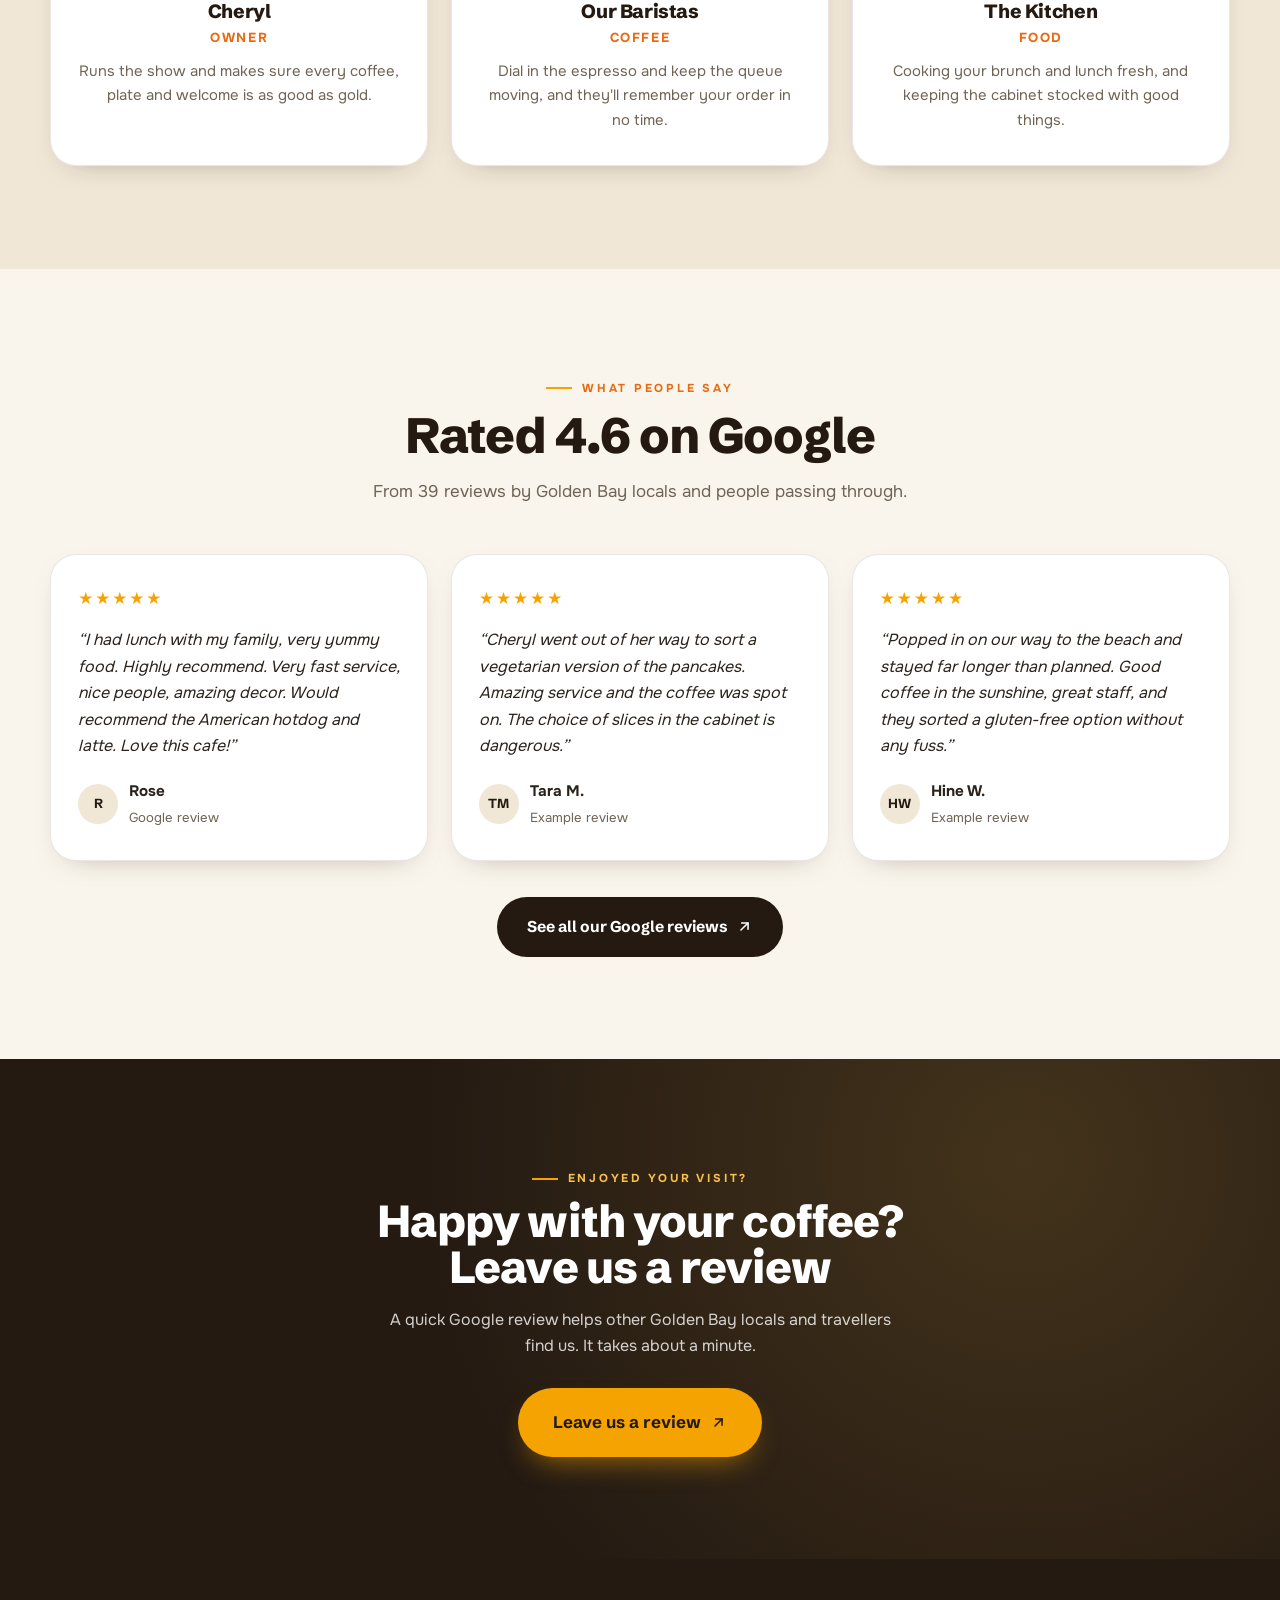
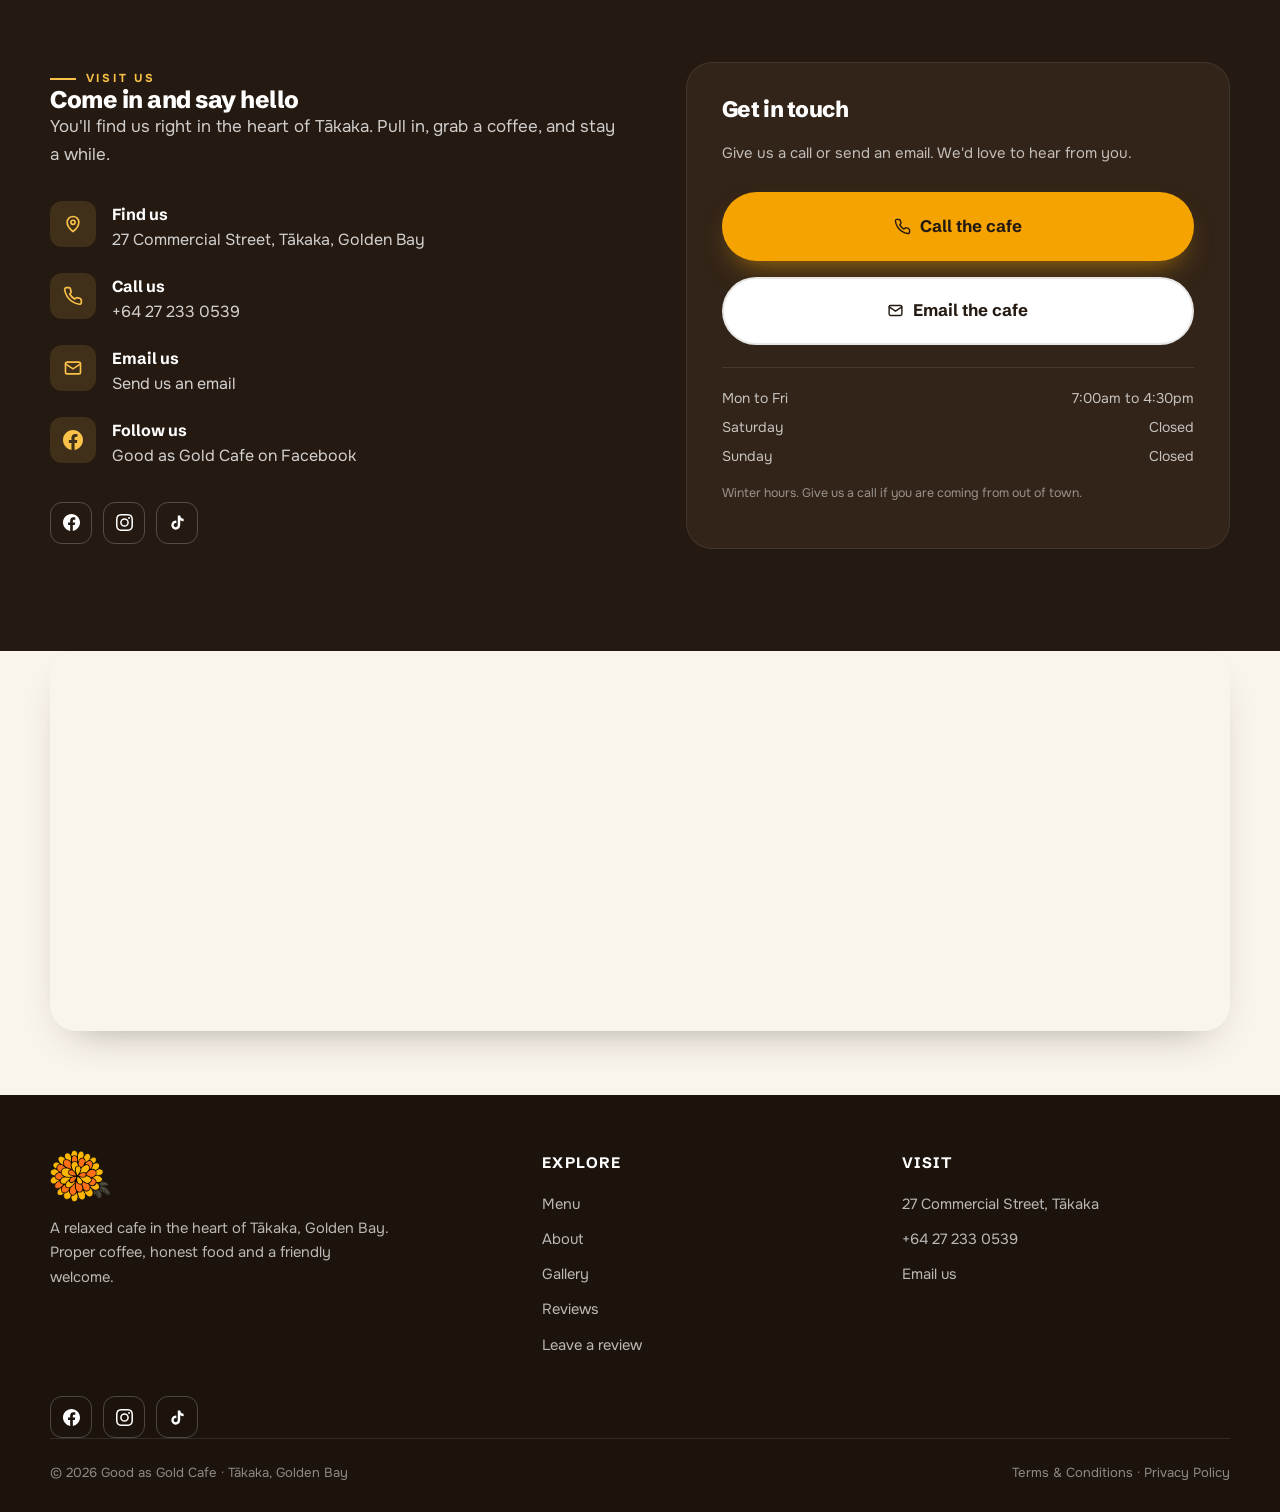
==== commit cb01c1a9: "Backup sync: local changes Co-Authored-By: Claude Opus 5.5 <noreply@anthropic.com>" ====
--- a/index.html
+++ b/index.html
@@ -259,7 +259,7 @@
       <ul class="info-list">
         <li>
           <span class="ic"><svg width="20" height="20" viewBox="0 0 24 24" fill="none" stroke="currentColor" stroke-width="2"><path d="M12 21s-7-5.2-7-11a7 7 0 0 1 14 0c0 5.8-7 11-7 11z"/><circle cx="12" cy="10" r="2.5"/></svg></span>
-          <div><b>Find us</b><a href="https://www.google.com/maps?cid=14447928543009035440" target="_blank" rel="noopener">Commercial Street, Tākaka, Golden Bay</a></div>
+          <div><b>Find us</b><a href="https://www.google.com/maps?cid=14447928543009035440" target="_blank" rel="noopener">27 Commercial Street, Tākaka, Golden Bay</a></div>
         </li>
         <li>
           <span class="ic"><svg width="20" height="20" viewBox="0 0 24 24" fill="none" stroke="currentColor" stroke-width="2"><path d="M22 16.9v3a2 2 0 0 1-2.2 2 19.8 19.8 0 0 1-8.6-3.1 19.5 19.5 0 0 1-6-6A19.8 19.8 0 0 1 2 4.2 2 2 0 0 1 4 2h3a2 2 0 0 1 2 1.7c.1.9.4 1.8.7 2.6a2 2 0 0 1-.5 2.1L8.1 9.6a16 16 0 0 0 6 6l1.2-1.1a2 2 0 0 1 2.1-.5c.8.3 1.7.6 2.6.7a2 2 0 0 1 1.7 2z"/></svg></span>
@@ -299,8 +299,8 @@
 <section class="map-sec">
   <div class="wrap">
     <div class="map-wrap reveal">
-      <iframe src="https://www.google.com/maps?q=Good%20as%20Gold%20Cafe%20Commercial%20Street%20T%C4%81kaka&amp;output=embed"
-              title="Map showing Good as Gold Cafe on Commercial Street, Takaka" loading="lazy"
+      <iframe src="https://www.google.com/maps?q=Good%20as%20Gold%20Cafe%2027%20Commercial%20Street%20T%C4%81kaka&amp;output=embed"
+              title="Map showing Good as Gold Cafe at 27 Commercial Street, Takaka" loading="lazy"
               referrerpolicy="no-referrer-when-downgrade" allowfullscreen></iframe>
     </div>
   </div>
@@ -327,7 +327,7 @@
       <div>
         <h5>Visit</h5>
         <ul>
-          <li><a href="https://www.google.com/maps?cid=14447928543009035440" target="_blank" rel="noopener">Commercial Street, Tākaka</a></li>
+          <li><a href="https://www.google.com/maps?cid=14447928543009035440" target="_blank" rel="noopener">27 Commercial Street, Tākaka</a></li>
           <li><a href="tel:+6427233 0539">+64 27 233 0539</a></li>
           <li><a href="#" data-gmail data-user="cheryl" data-domain="goodness2go.co.nz" data-su="Enquiry%20%E2%80%94%20Good%20as%20Gold%20Cafe" data-body="Hi%20Cheryl%2C%0A%0AI%27d%20like%20to%20ask%20about%3A%0A%0A%0A%0AName%3A%20%0APhone%3A%20">Email us</a></li>
         </ul>
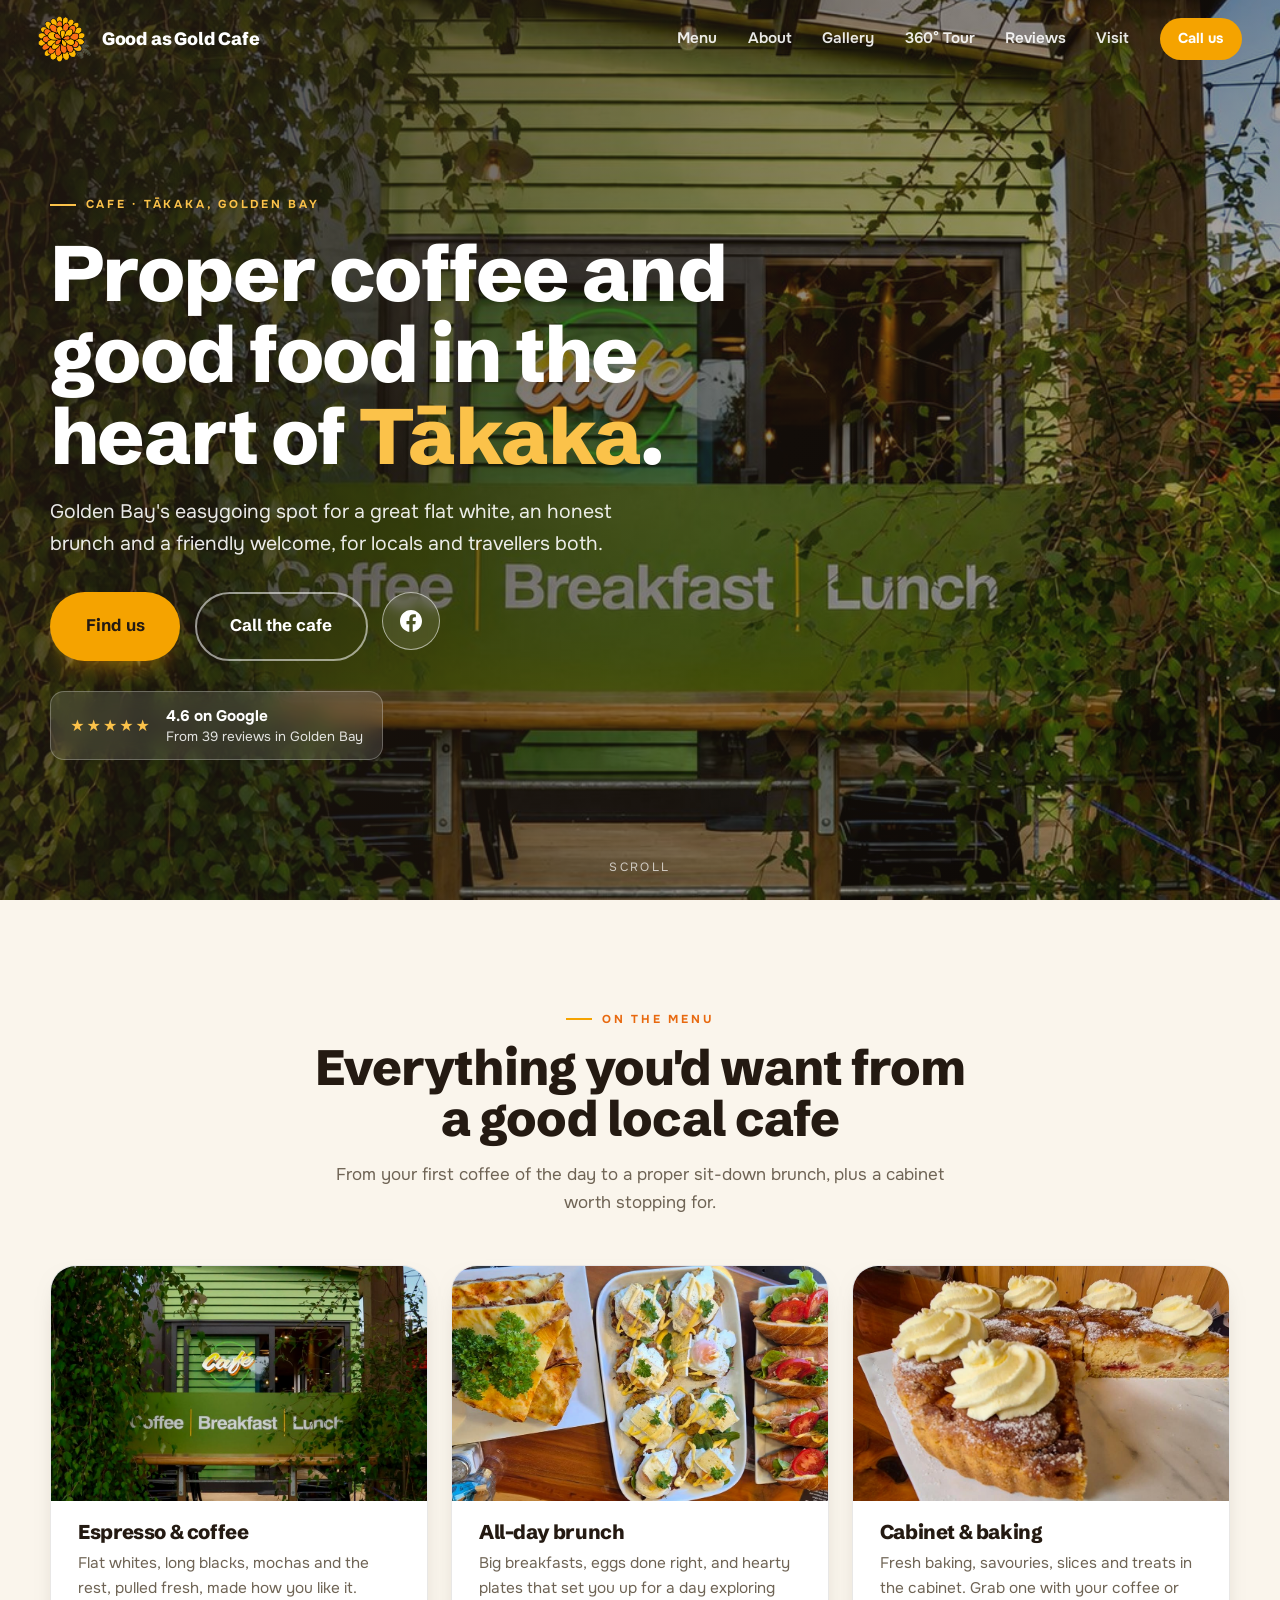
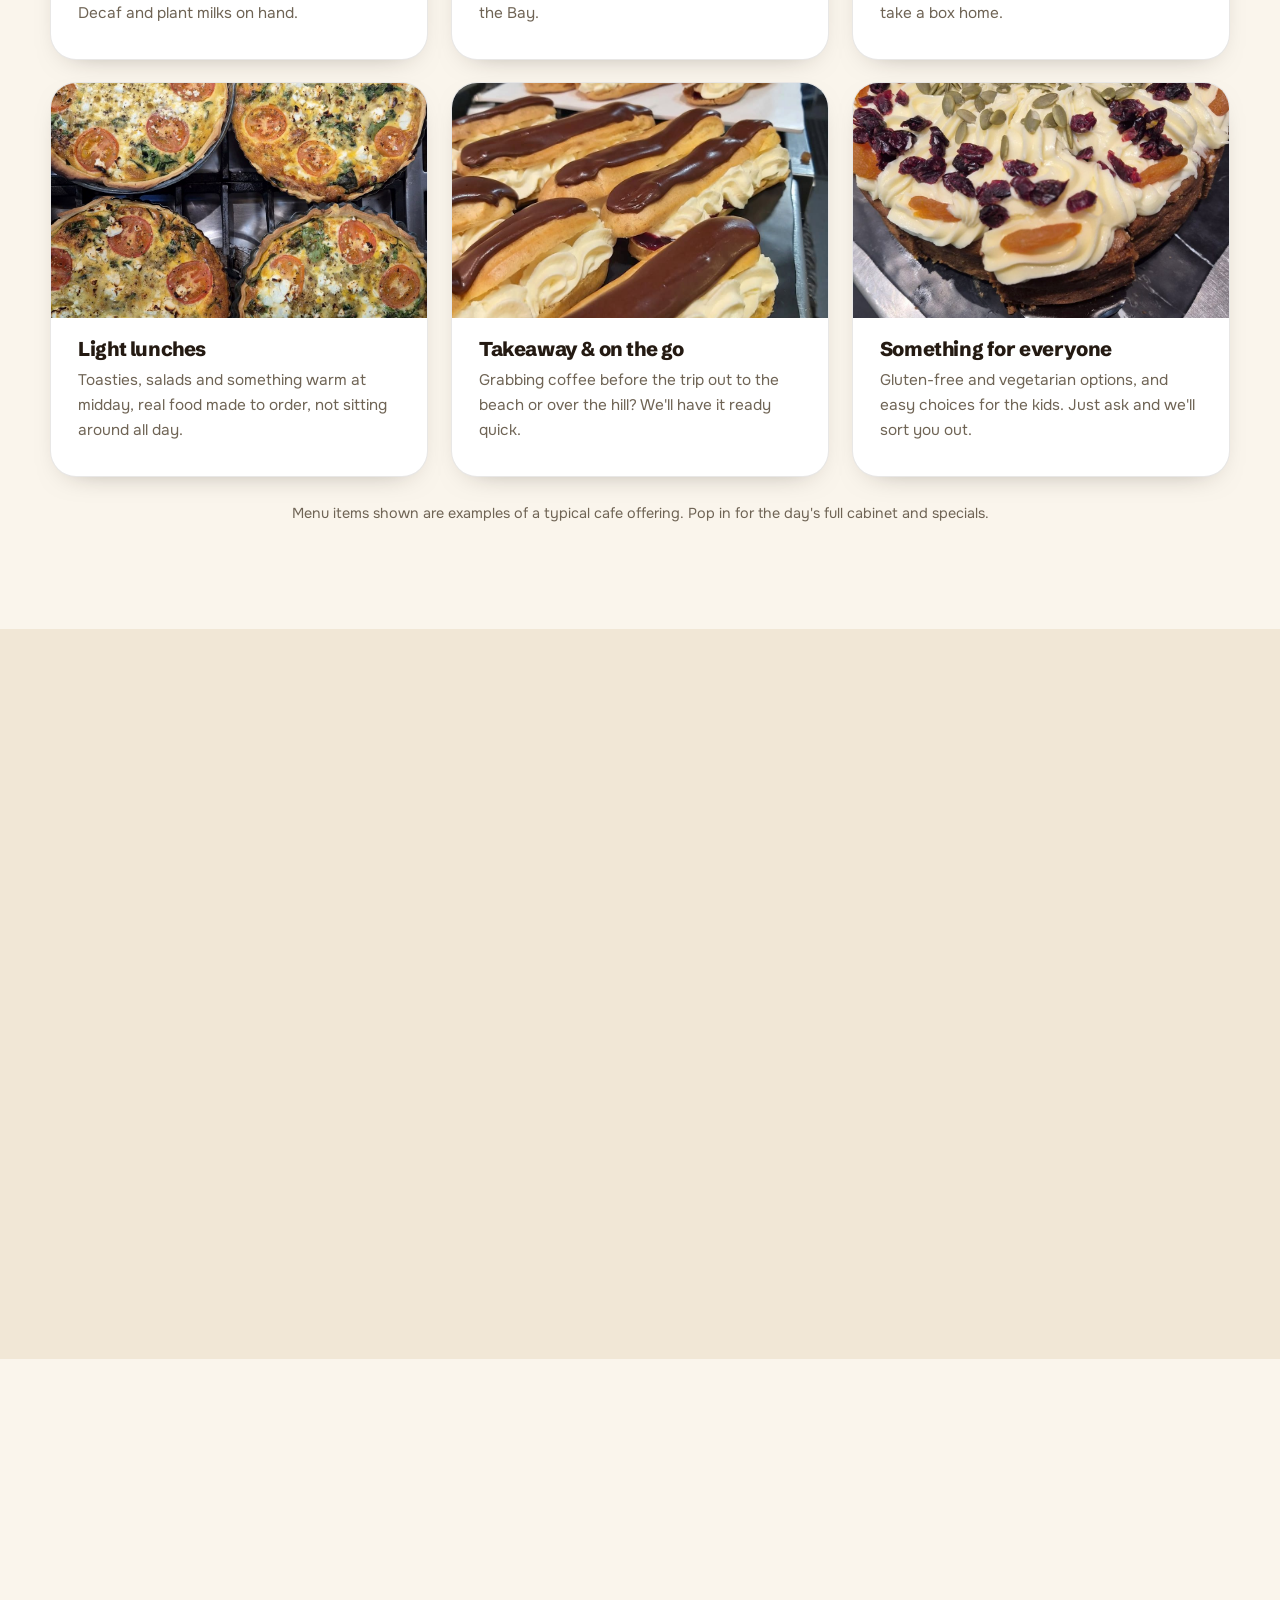
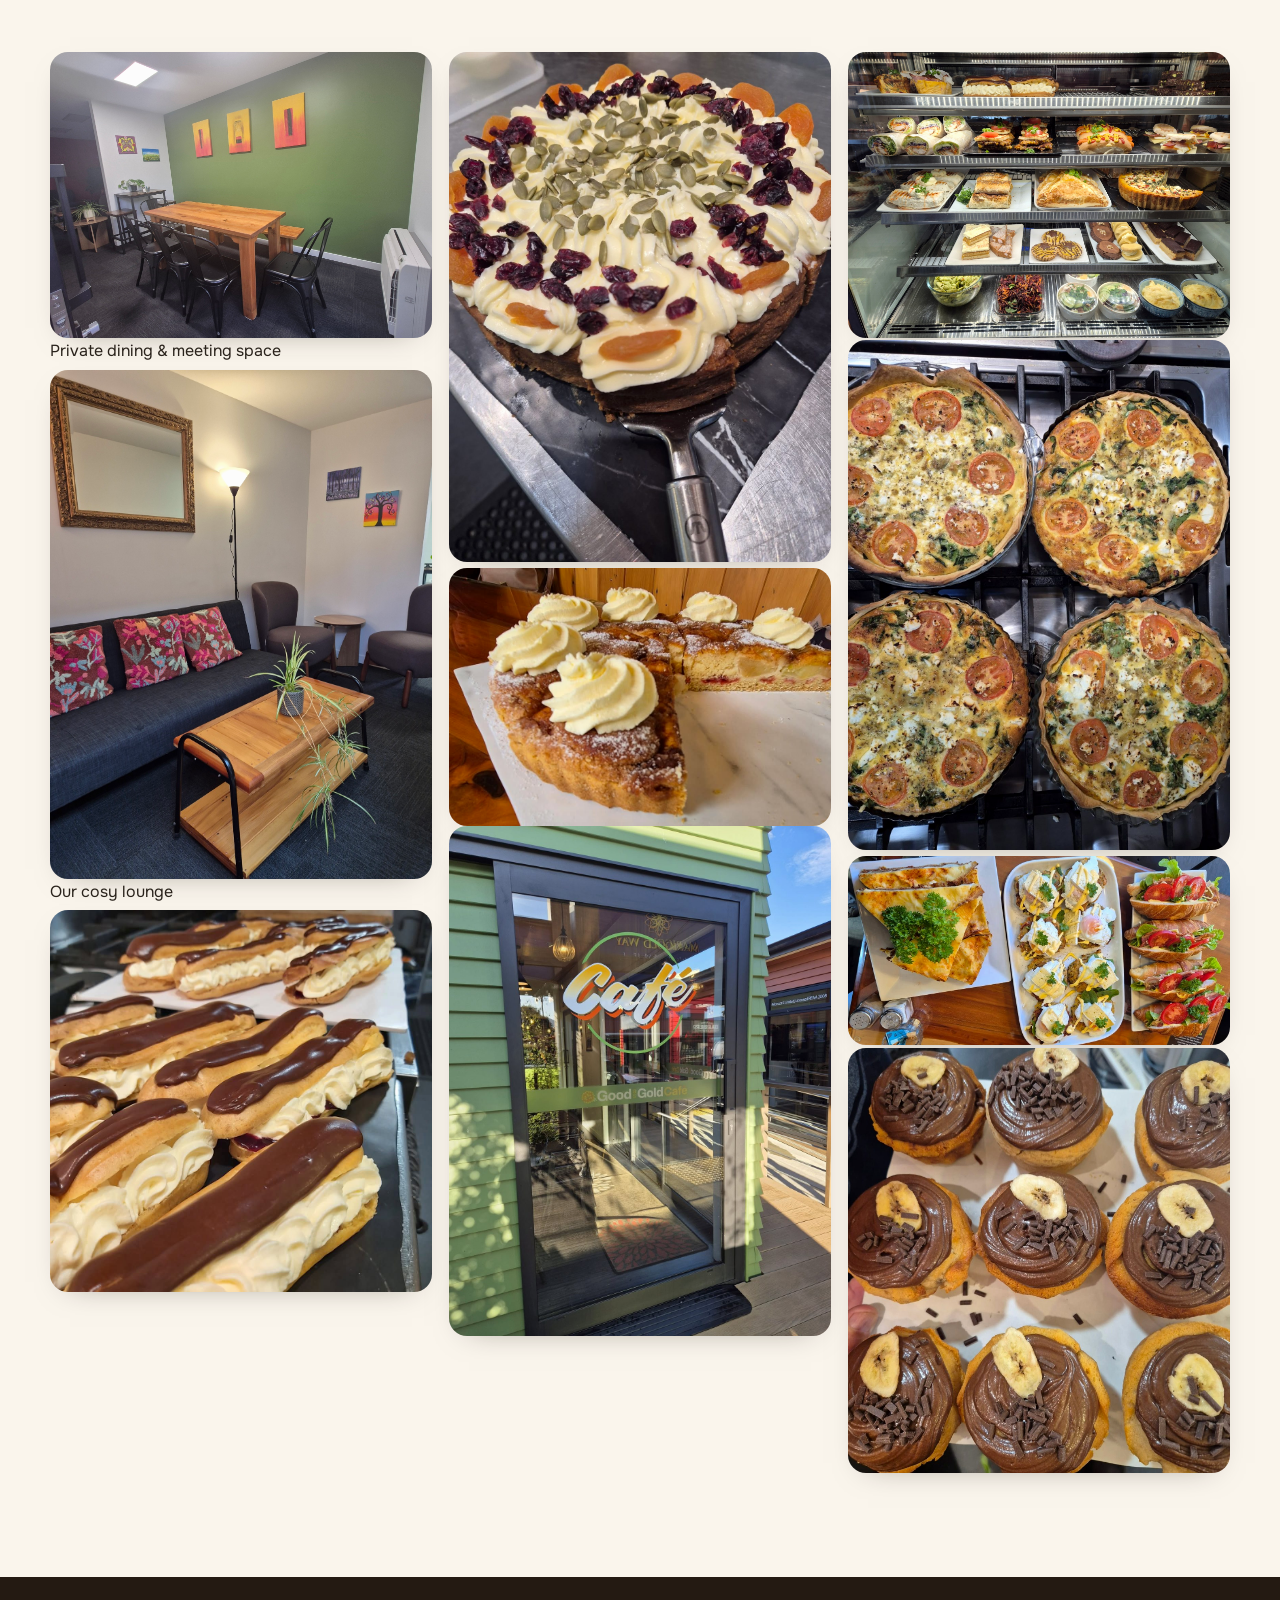
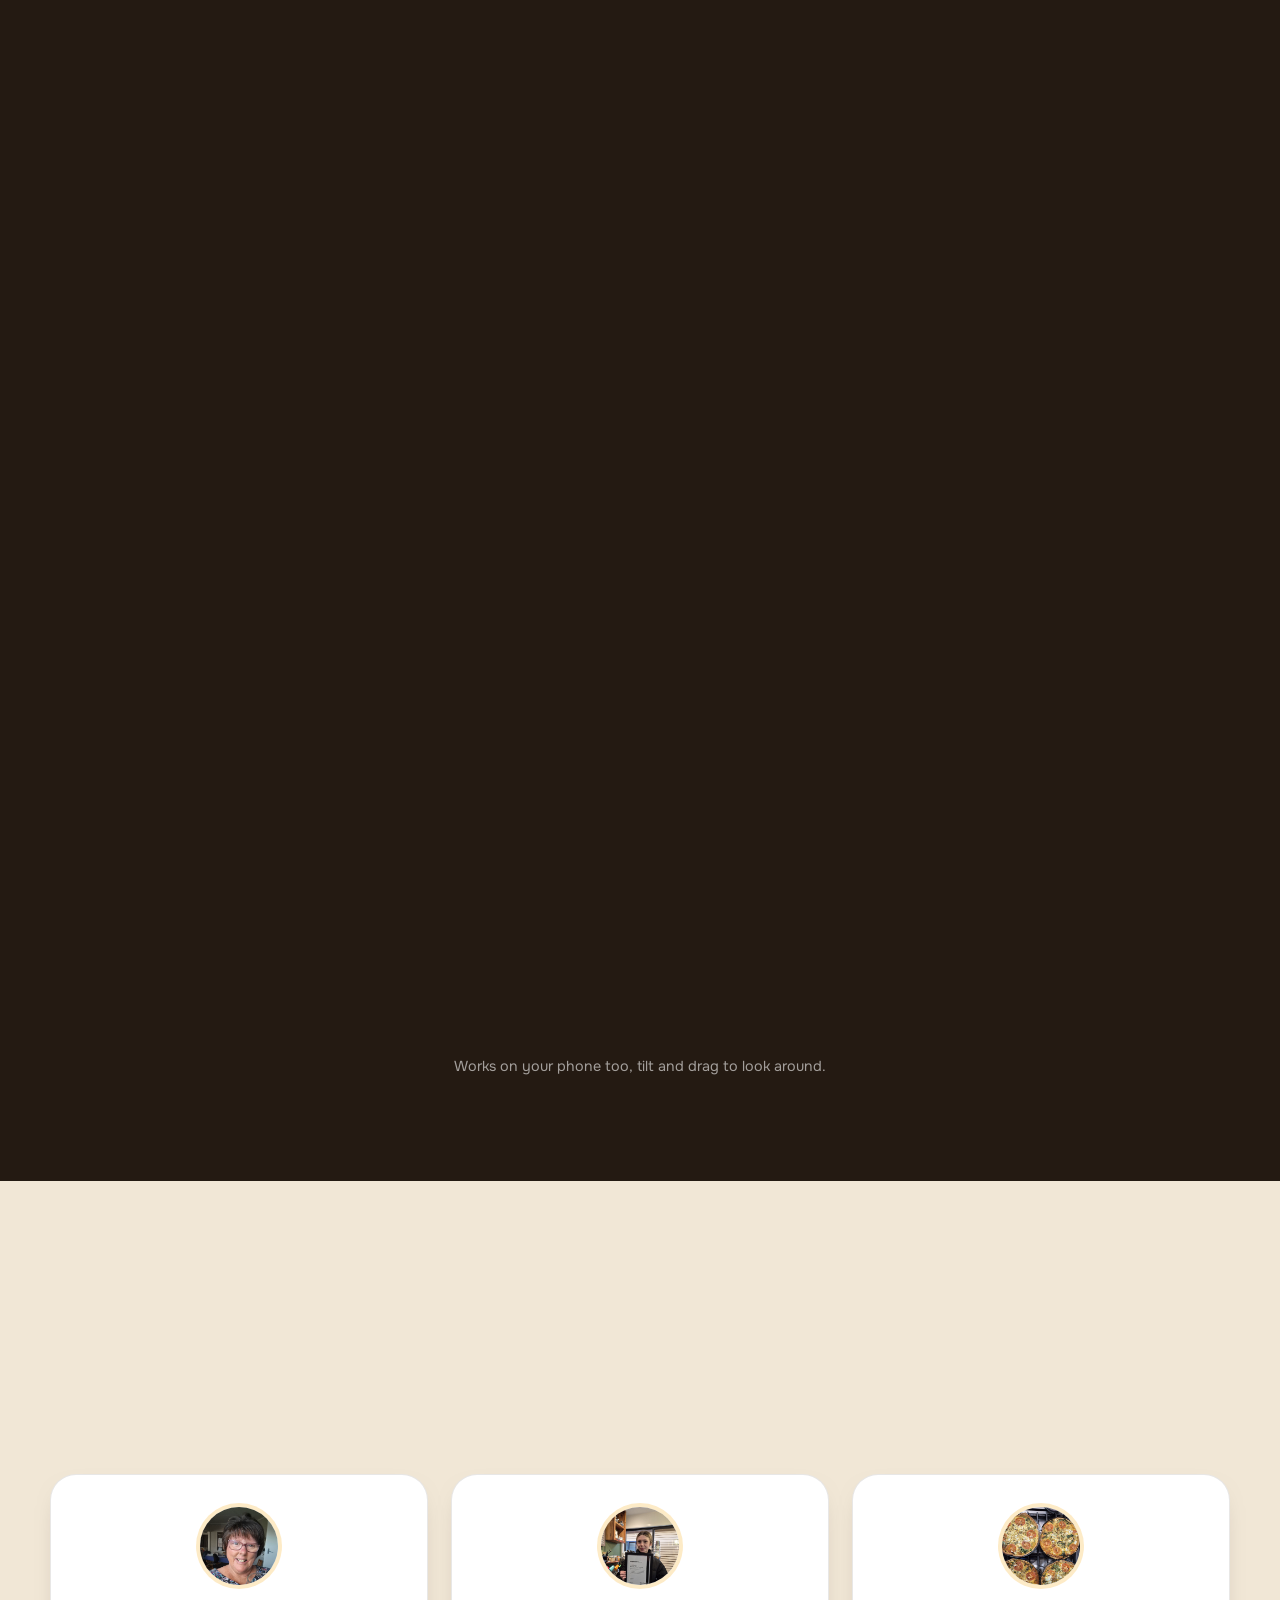
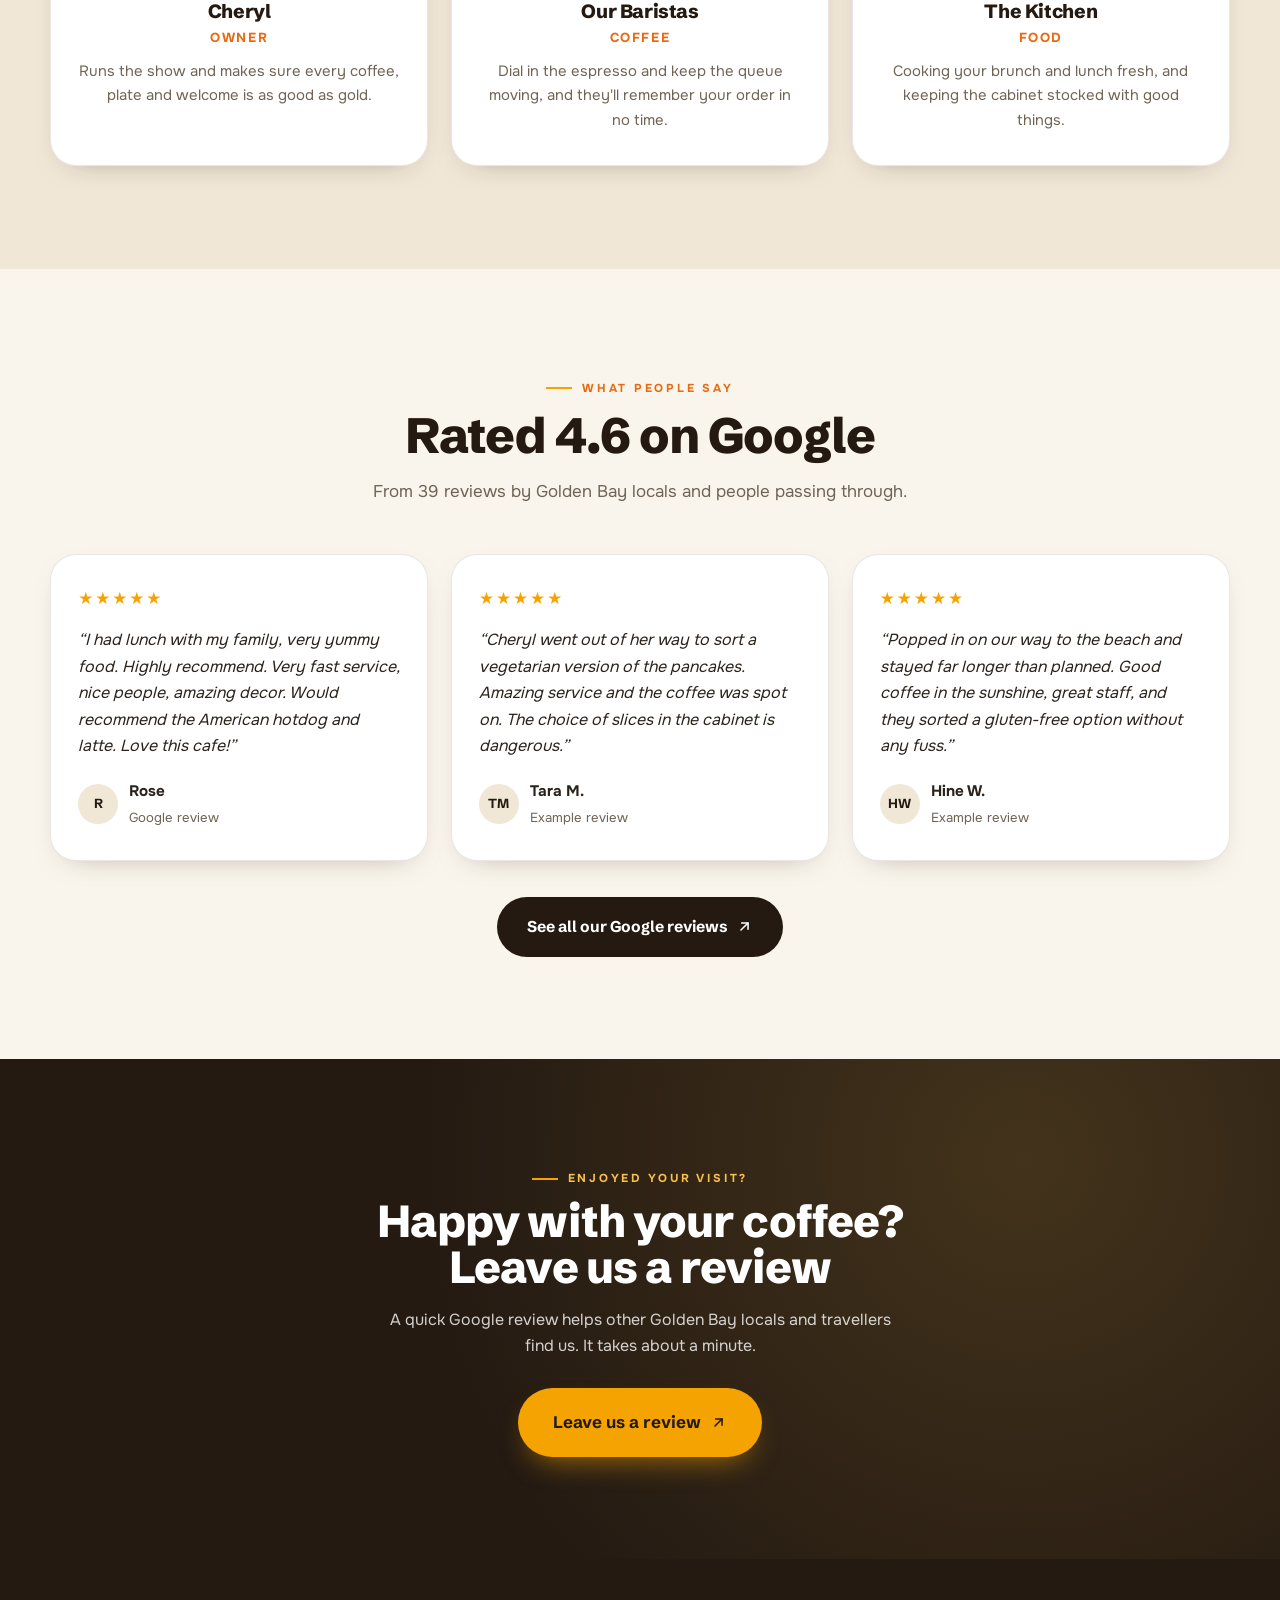
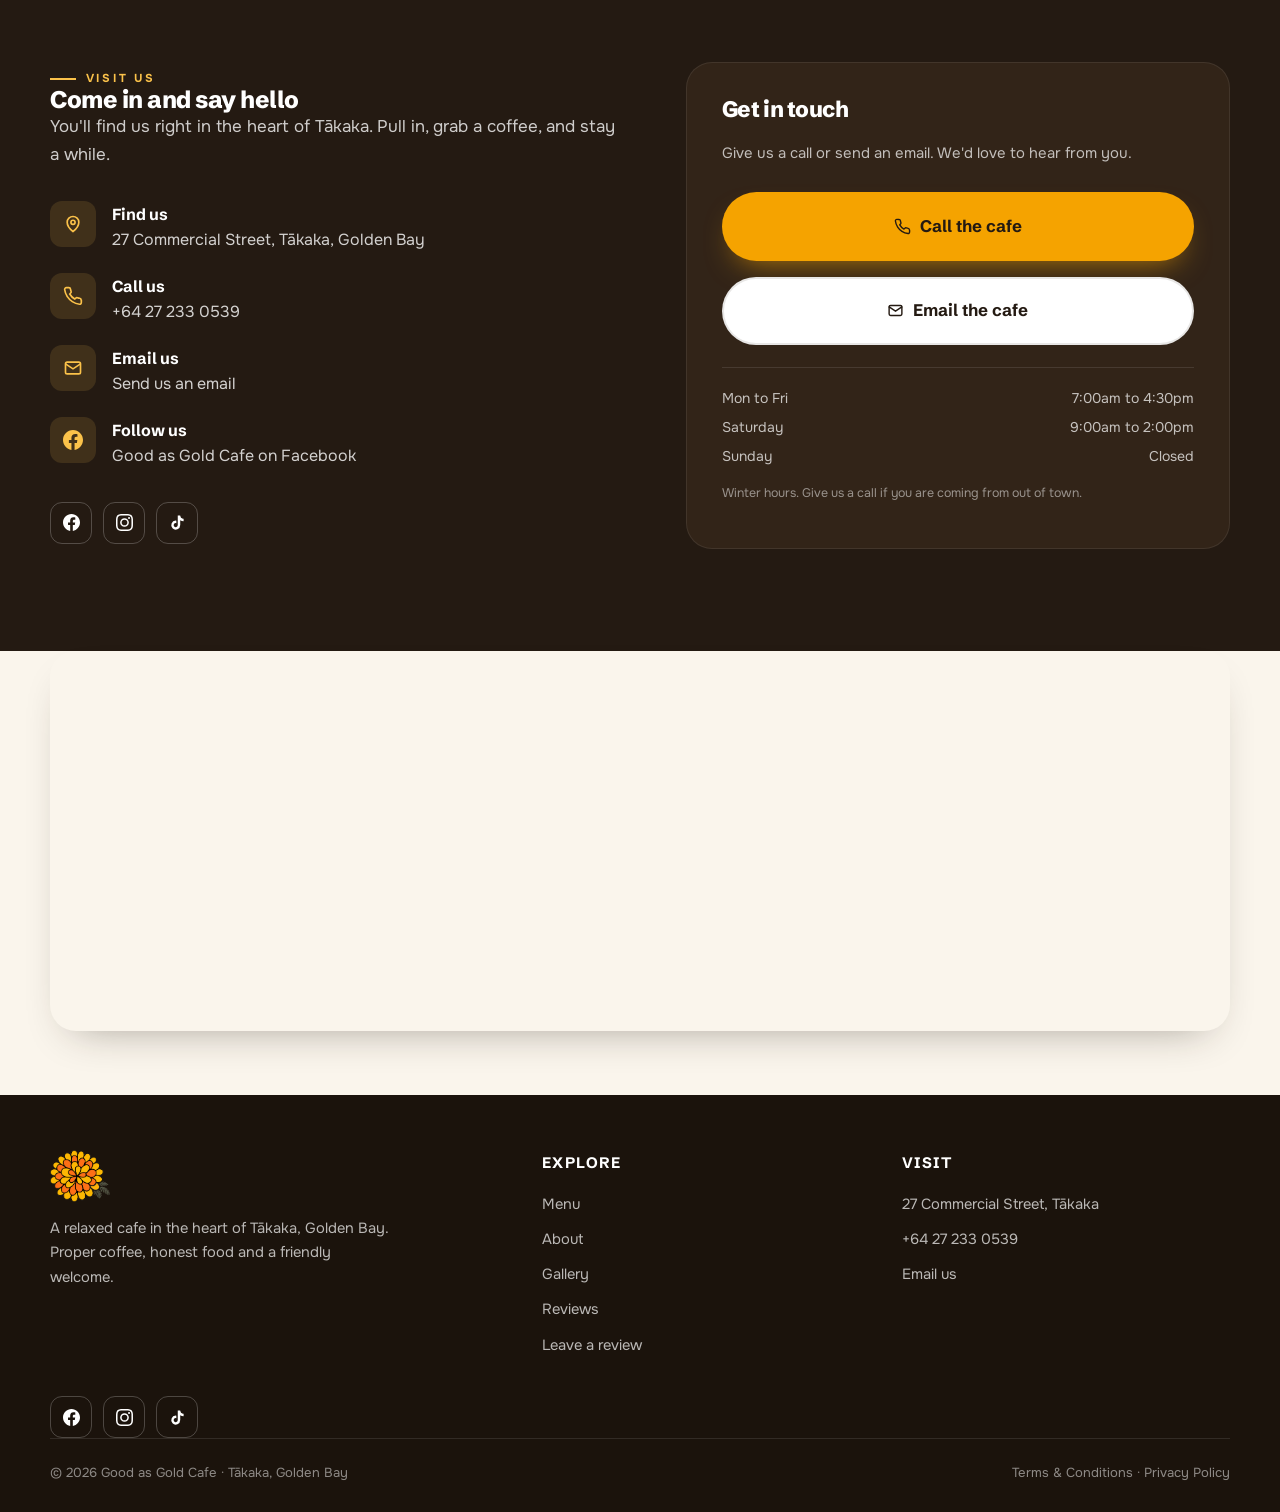
==== commit d47d744d: "Hours: open Saturdays 9am to 2pm Co-Authored-By: Claude Opus 5.5 <noreply@anthropic.com>" ====
--- a/index.html
+++ b/index.html
@@ -287,7 +287,7 @@
       <a href="#" class="btn btn-outline btn-lg" data-gmail data-user="cheryl" data-domain="goodness2go.co.nz" data-su="Enquiry%20%E2%80%94%20Good%20as%20Gold%20Cafe" data-body="Hi%20Cheryl%2C%0A%0AI%27d%20like%20to%20ask%20about%3A%0A%0A%0A%0AName%3A%20%0APhone%3A%20"><svg class="bico" viewBox="0 0 24 24" fill="none" stroke="currentColor" stroke-width="2" stroke-linecap="round" stroke-linejoin="round"><rect x="3" y="5" width="18" height="14" rx="2"/><path d="m3 7 9 6 9-6"/></svg> Email the cafe</a>
       <div class="hours-mini">
         <div><span>Mon to Fri</span><span>7:00am to 4:30pm</span></div>
-        <div><span>Saturday</span><span>Closed</span></div>
+        <div><span>Saturday</span><span>9:00am to 2:00pm</span></div>
         <div><span>Sunday</span><span>Closed</span></div>
         <p style="margin-top:.7rem;font-size:.78rem;color:rgba(255,255,255,.5);">Winter hours. Give us a call if you are coming from out of town.</p>
       </div>
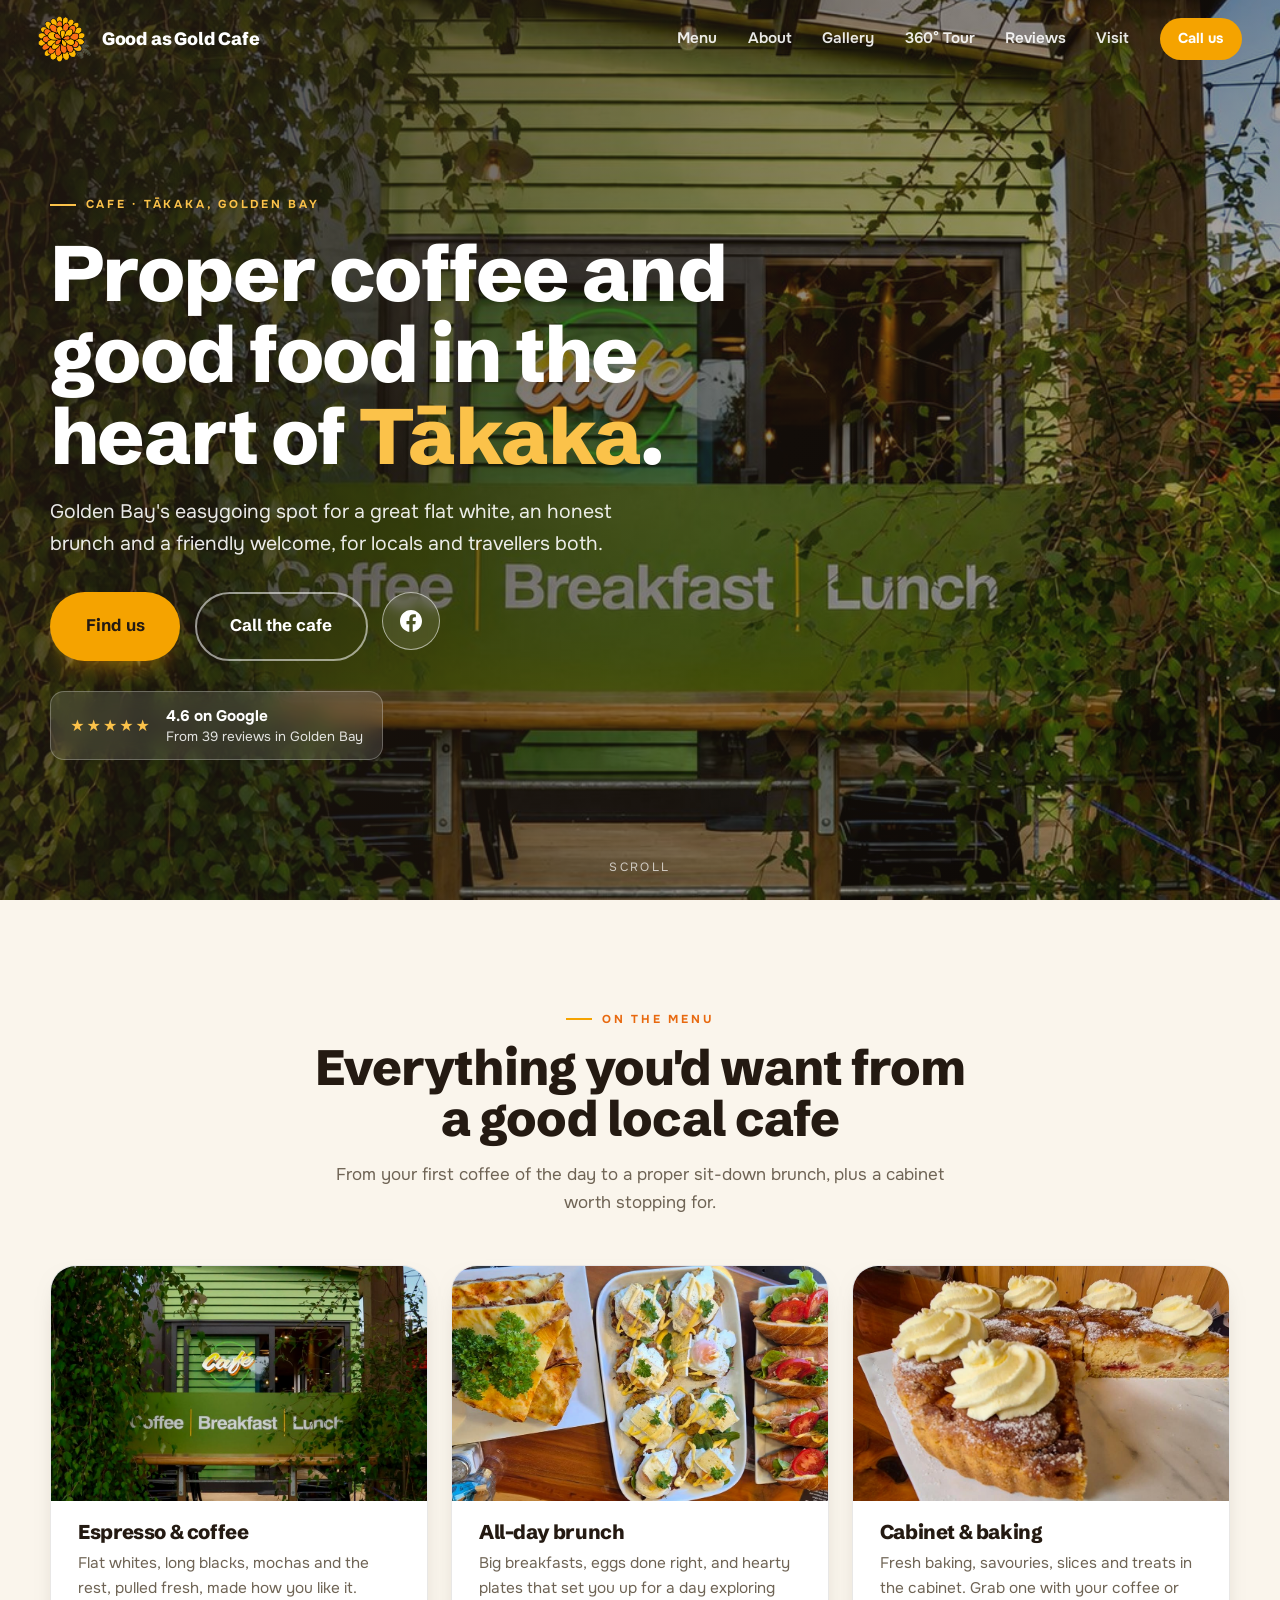
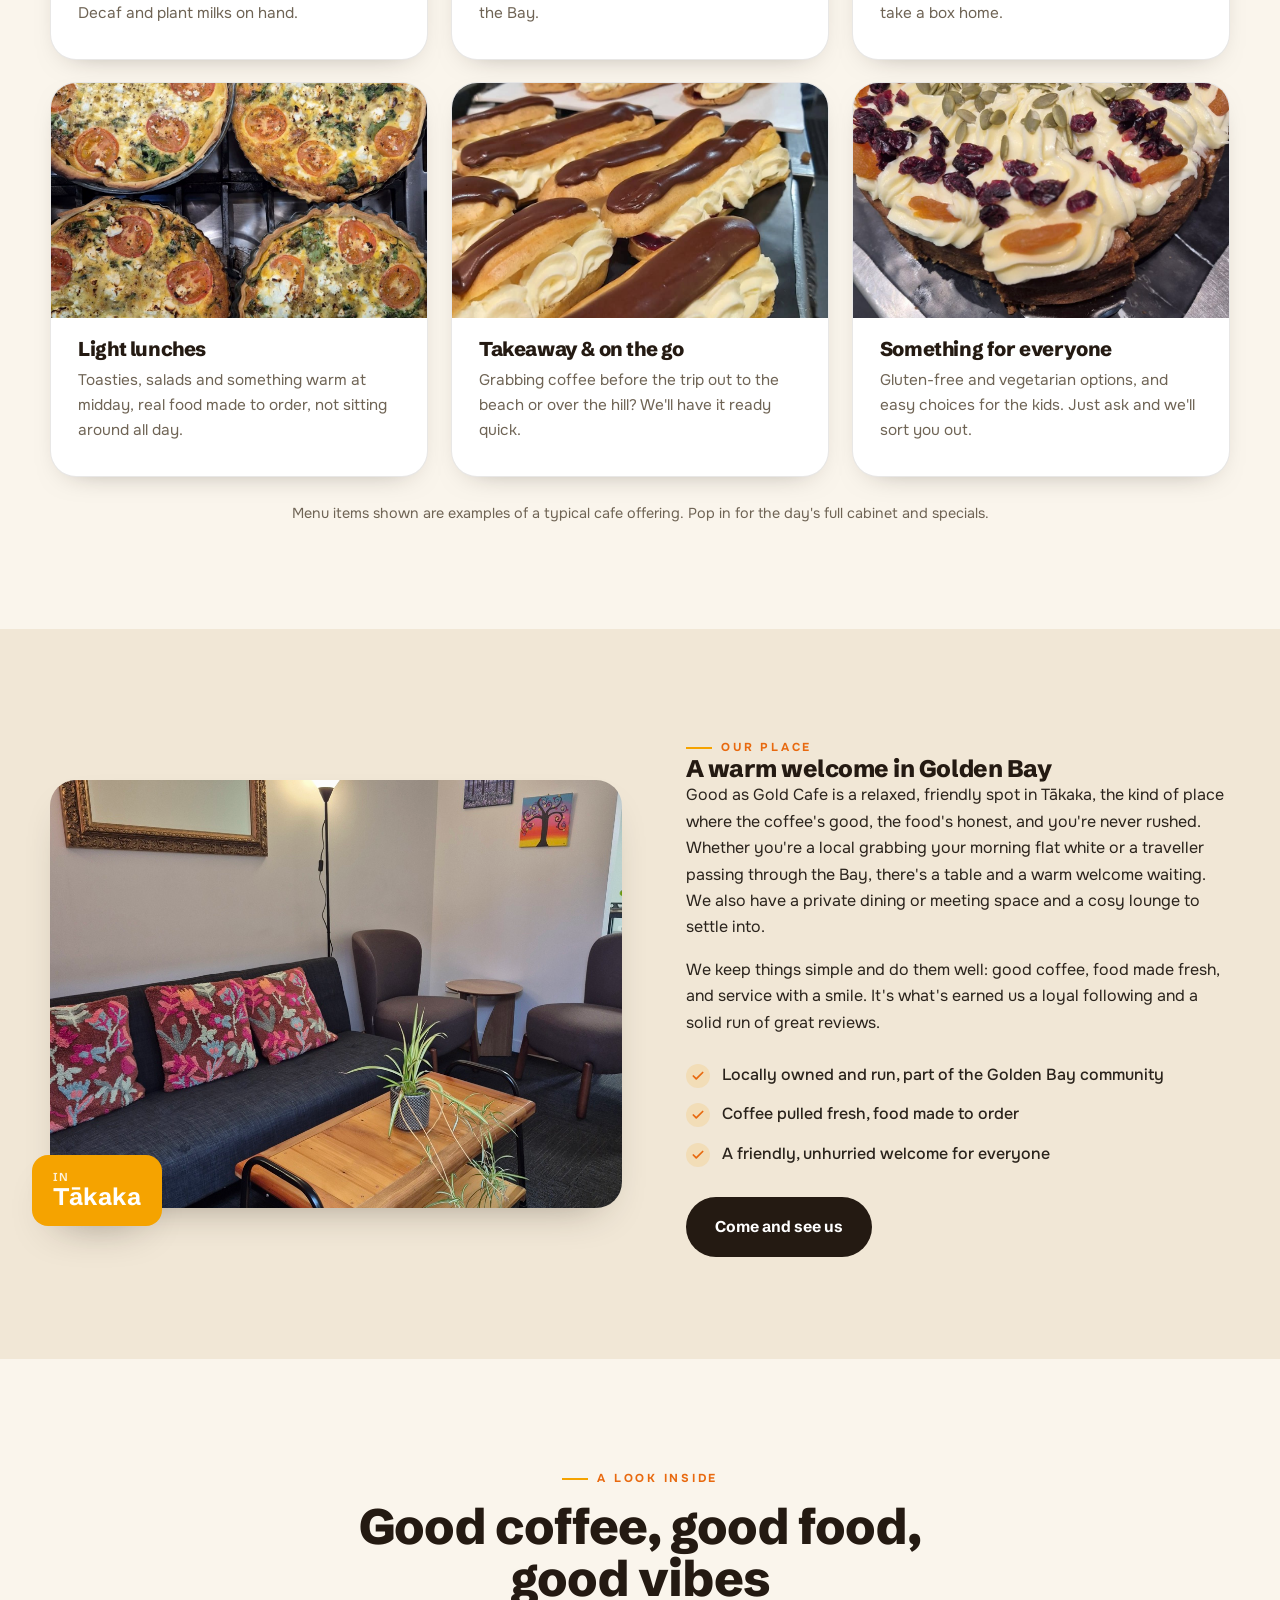
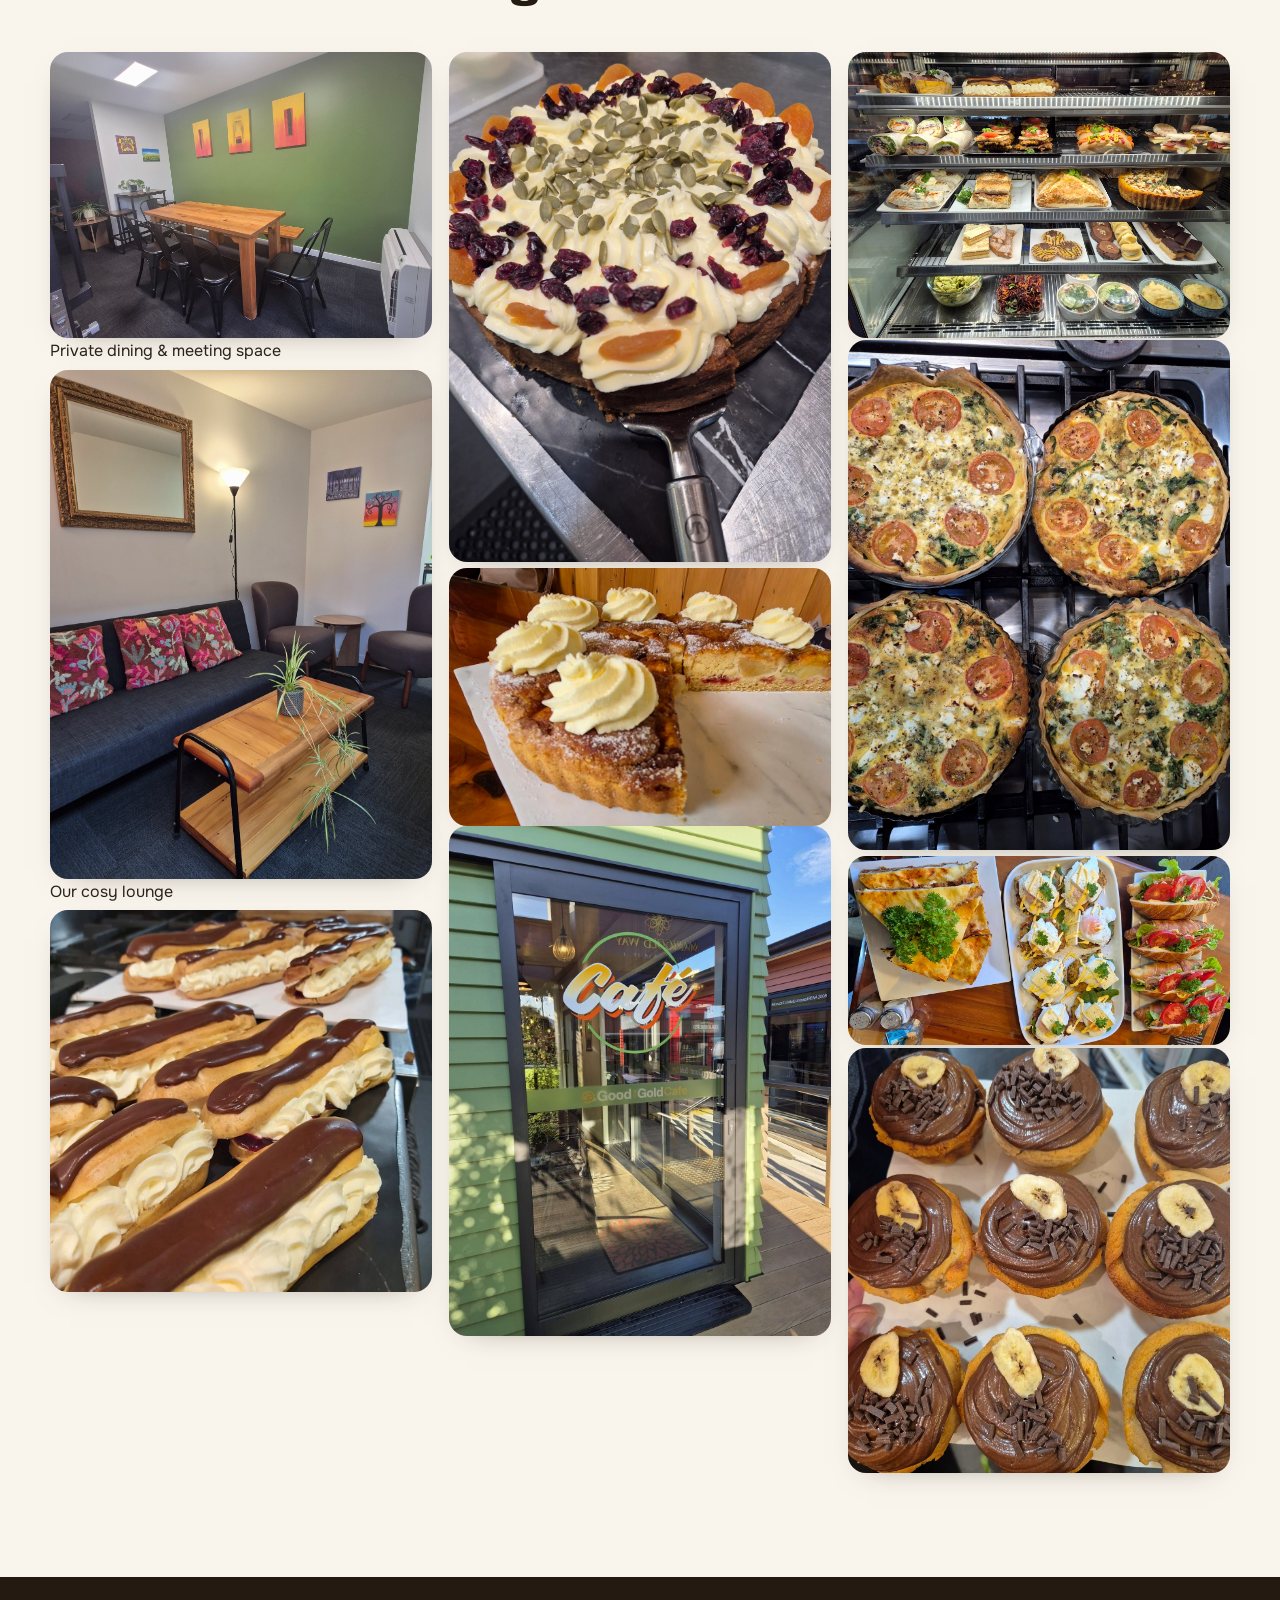
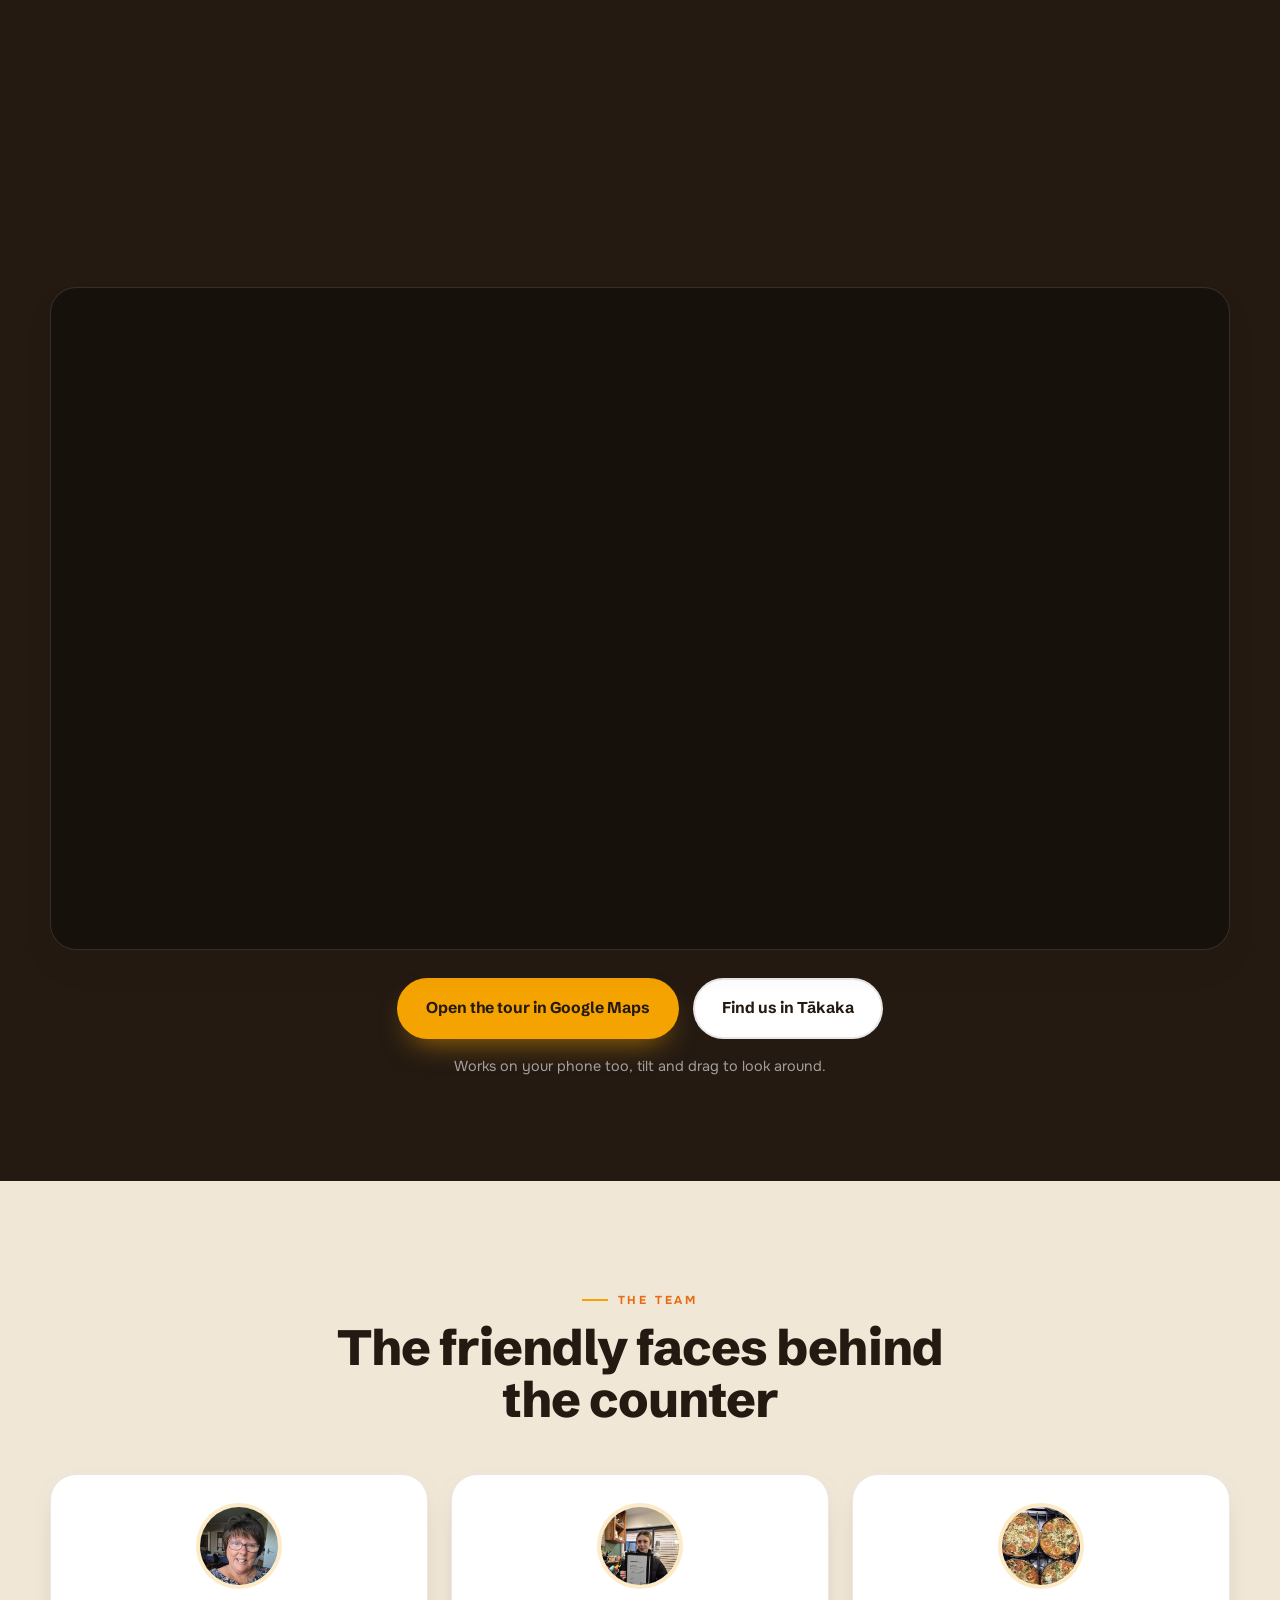
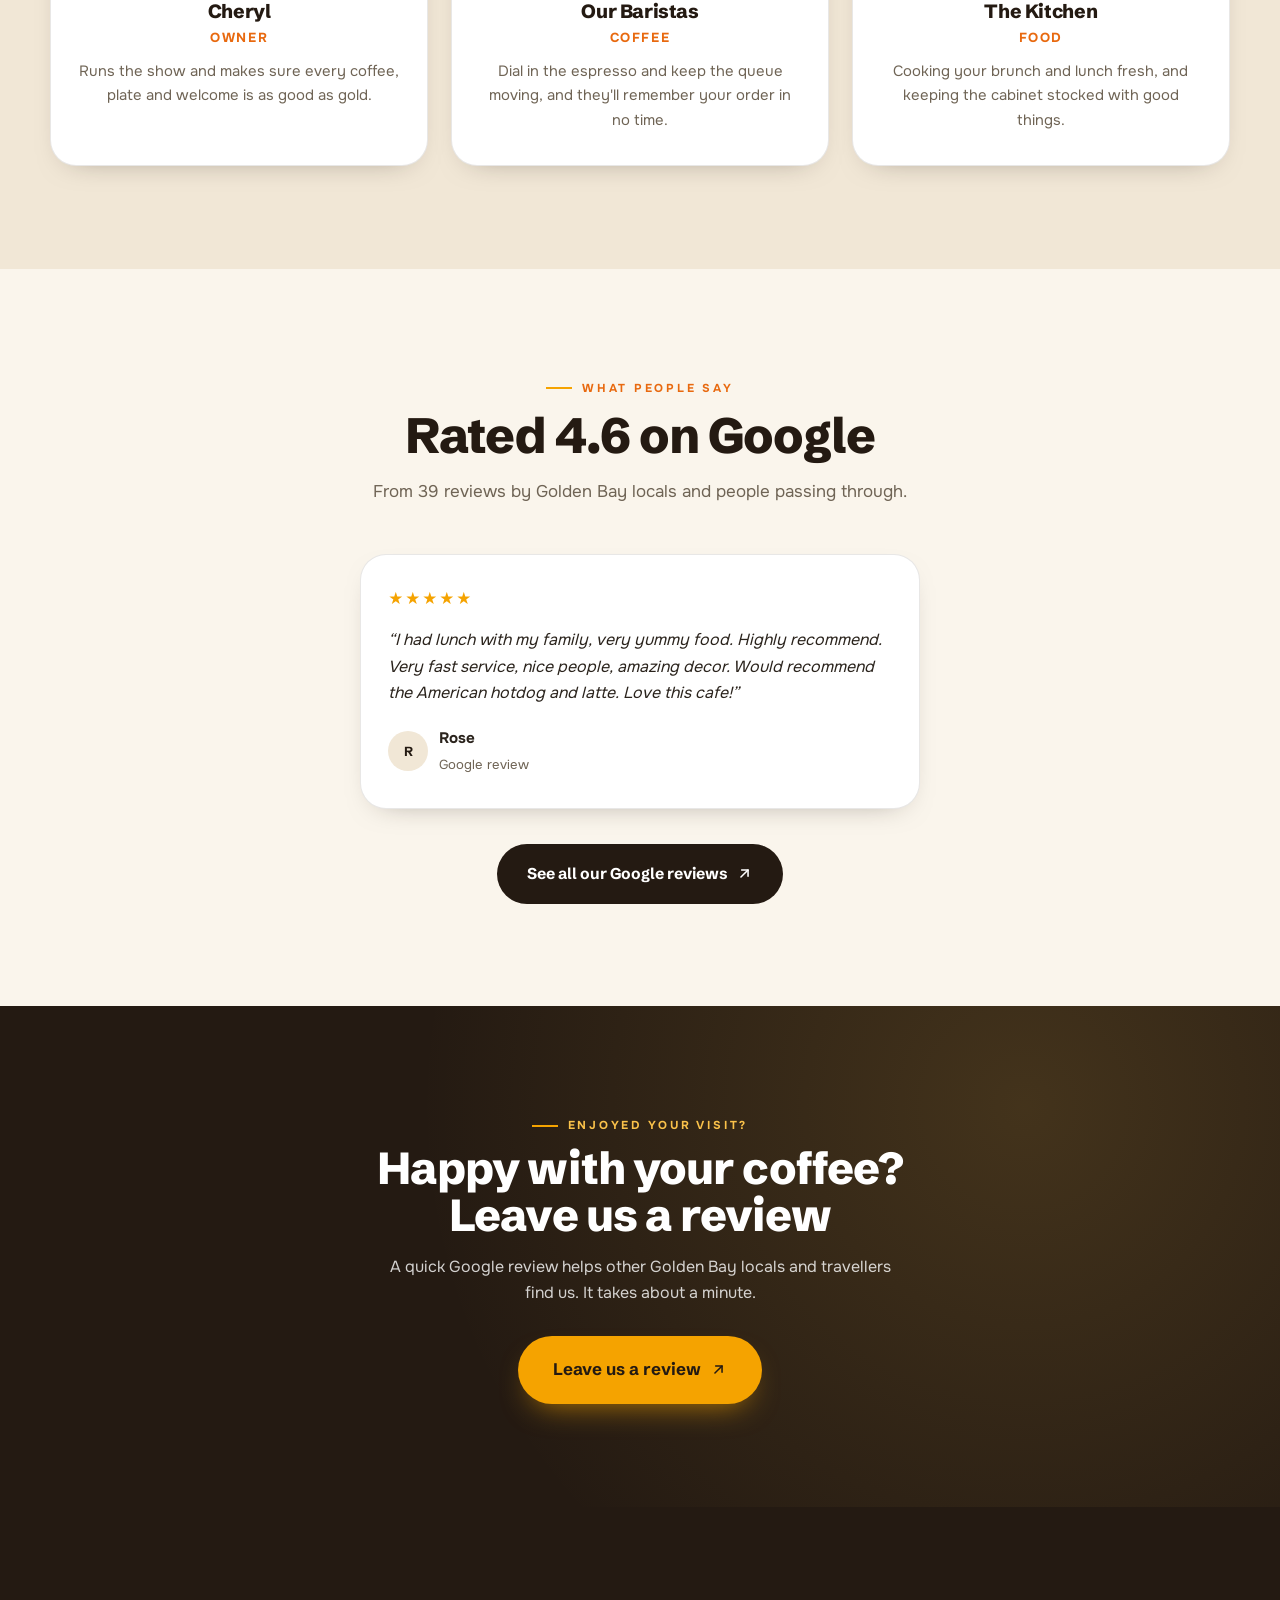
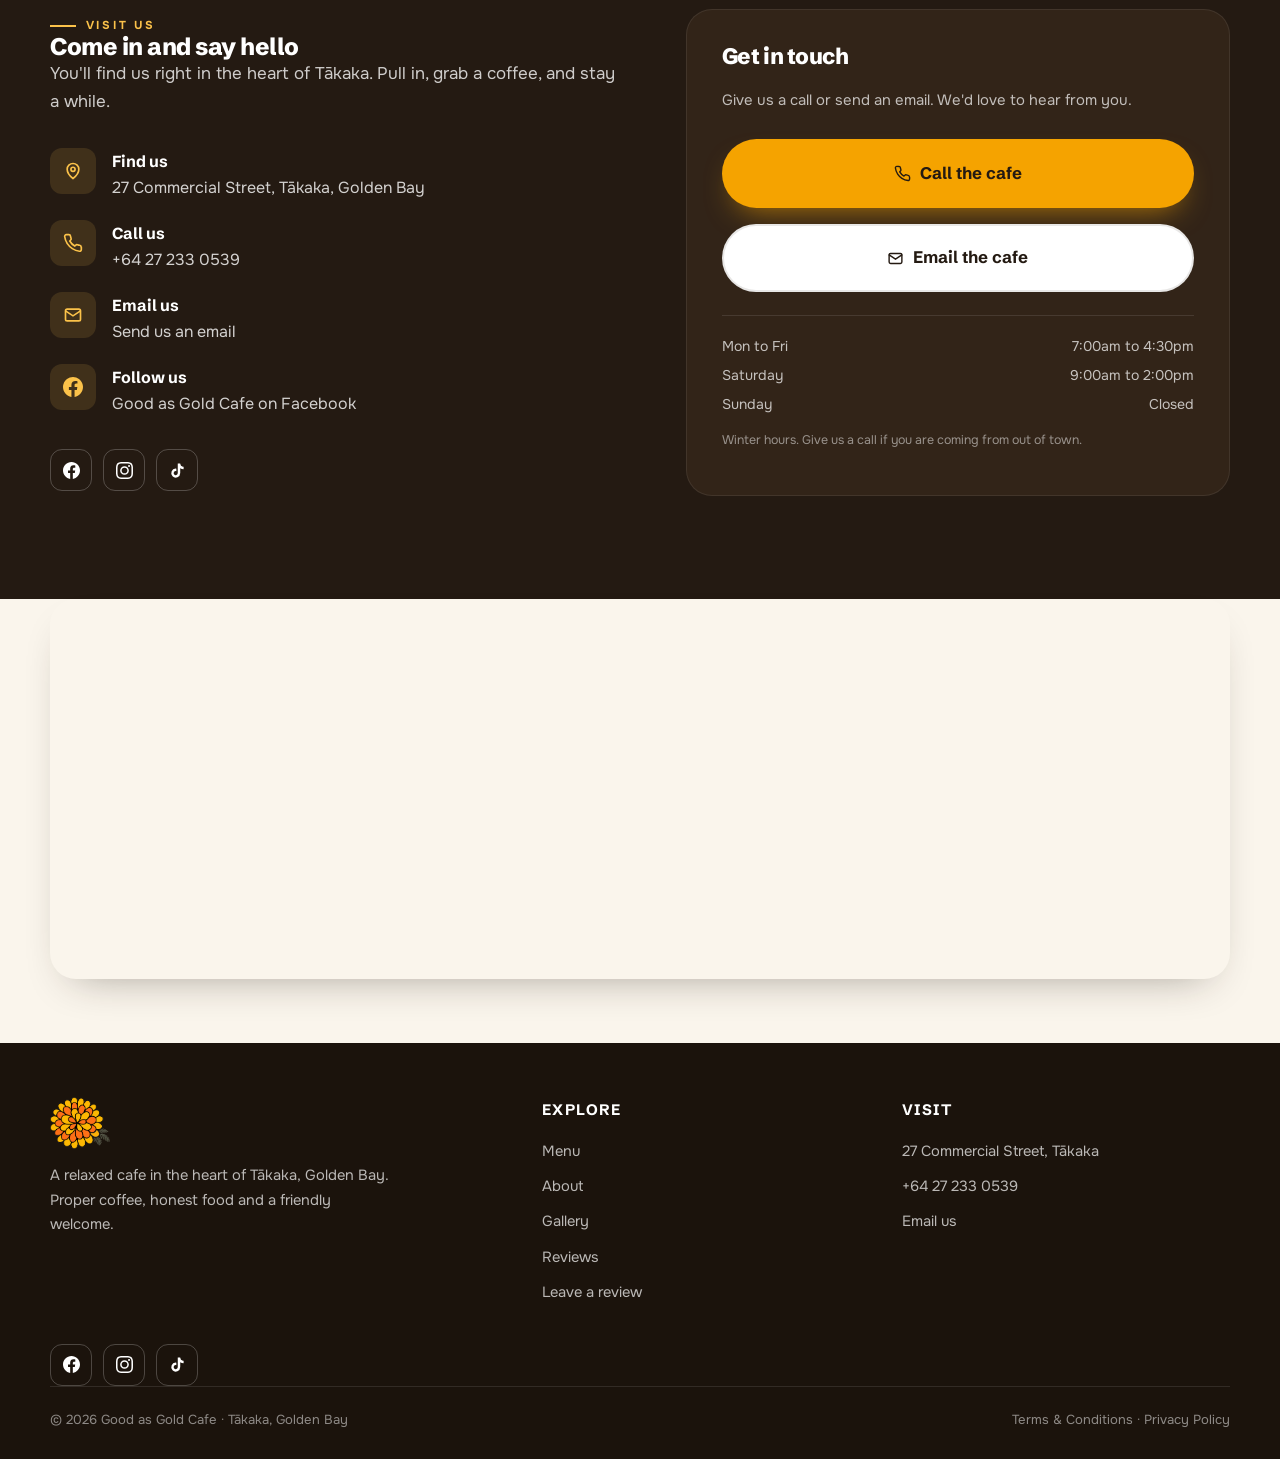
==== commit 53f0efcd: "Reviews: remove example review cards, 28 Oct 2026 Co-Authored-By: Claude Opus 5.5 <noreply@anthropic" ====
--- a/index.html
+++ b/index.html
@@ -216,21 +216,11 @@
       <h2>Rated 4.6 on Google</h2>
       <p class="lead" style="margin-inline:auto;">From 39 reviews by Golden Bay locals and people passing through.</p>
     </div>
-    <div class="reviews">
+    <div class="reviews" style="grid-template-columns:minmax(0,560px);justify-content:center;">
       <div class="review-card reveal">
         <div class="stars">&#9733;&#9733;&#9733;&#9733;&#9733;</div>
         <p>&ldquo;I had lunch with my family, very yummy food. Highly recommend. Very fast service, nice people, amazing decor. Would recommend the American hotdog and latte. Love this cafe!&rdquo;</p>
         <div class="reviewer"><span class="r-av">R</span><div><b>Rose</b><span>Google review</span></div></div>
-      </div>
-      <div class="review-card reveal">
-        <div class="stars">&#9733;&#9733;&#9733;&#9733;&#9733;</div>
-        <p>&ldquo;Cheryl went out of her way to sort a vegetarian version of the pancakes. Amazing service and the coffee was spot on. The choice of slices in the cabinet is dangerous.&rdquo;</p>
-        <div class="reviewer"><span class="r-av">TM</span><div><b>Tara M.</b><span>Example review</span></div></div>
-      </div>
-      <div class="review-card reveal">
-        <div class="stars">&#9733;&#9733;&#9733;&#9733;&#9733;</div>
-        <p>&ldquo;Popped in on our way to the beach and stayed far longer than planned. Good coffee in the sunshine, great staff, and they sorted a gluten-free option without any fuss.&rdquo;</p>
-        <div class="reviewer"><span class="r-av">HW</span><div><b>Hine W.</b><span>Example review</span></div></div>
       </div>
     </div>
     <div class="reviews-cta reveal">
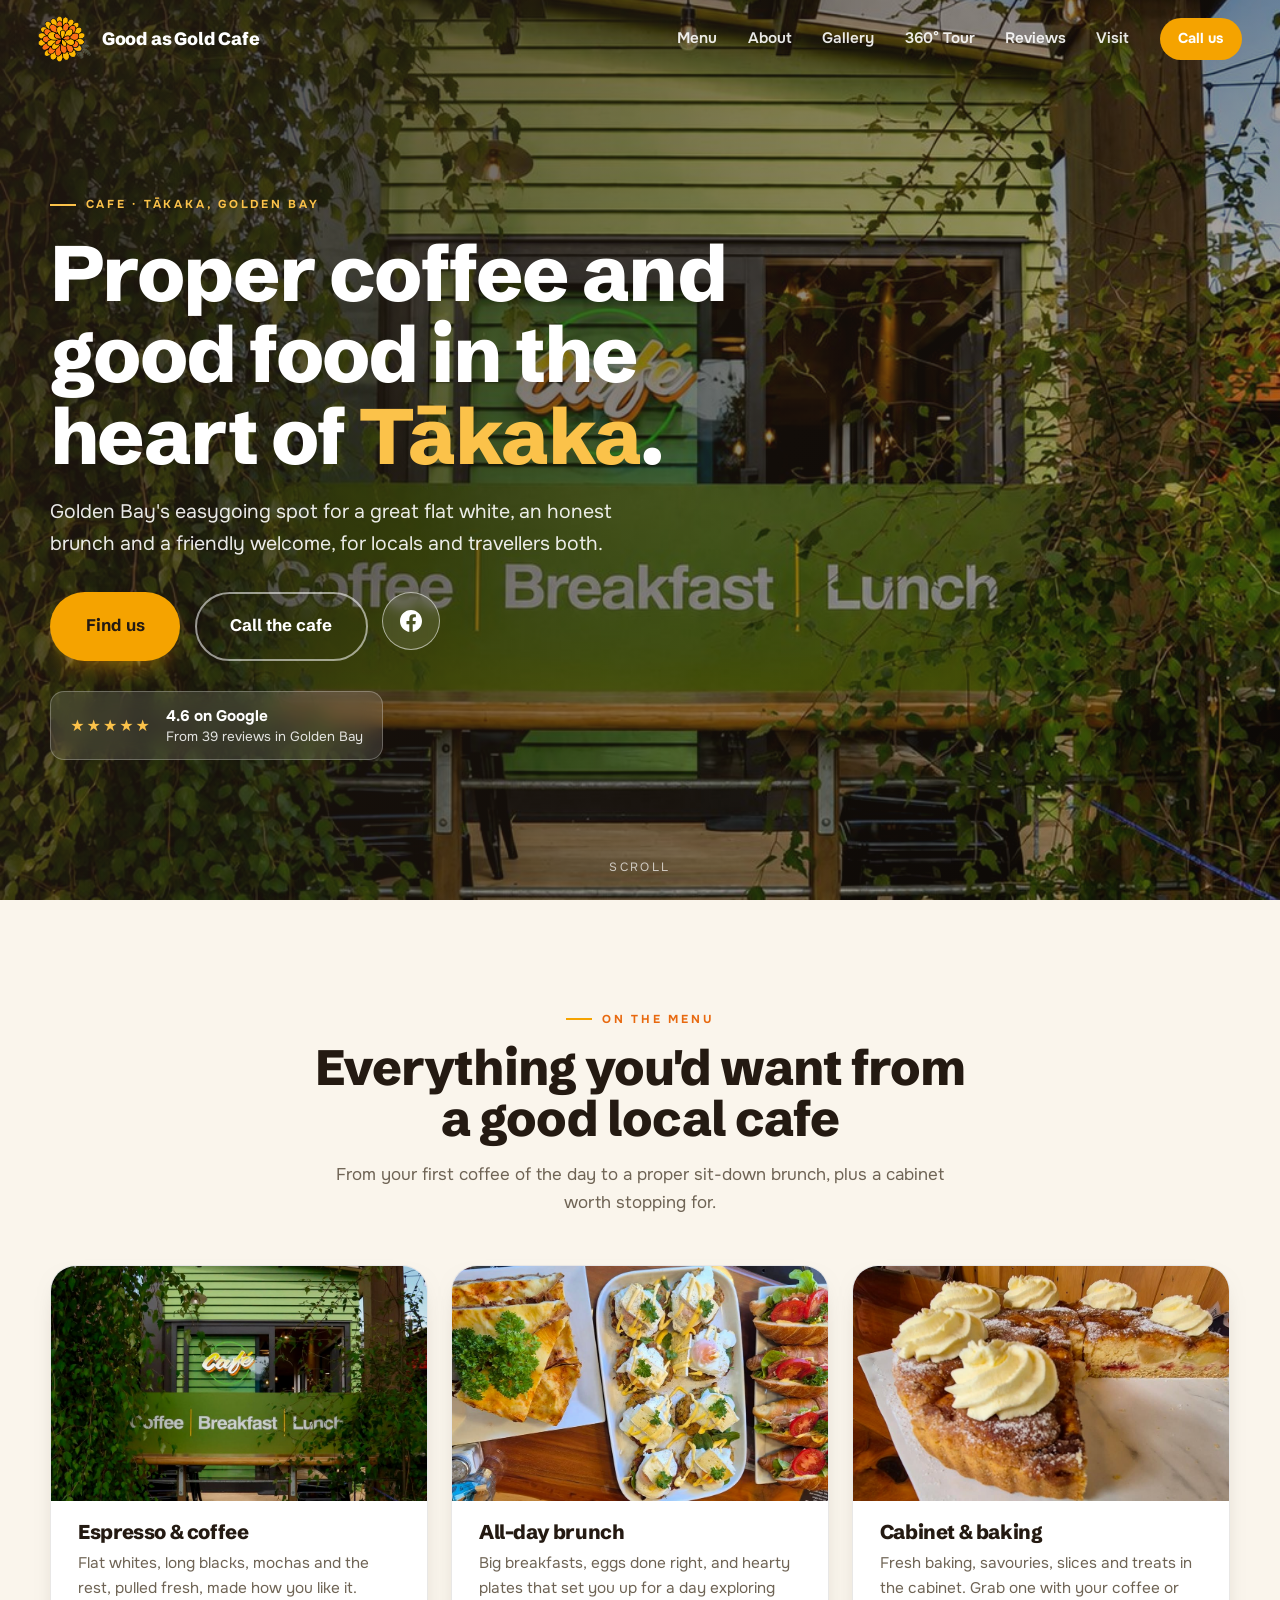
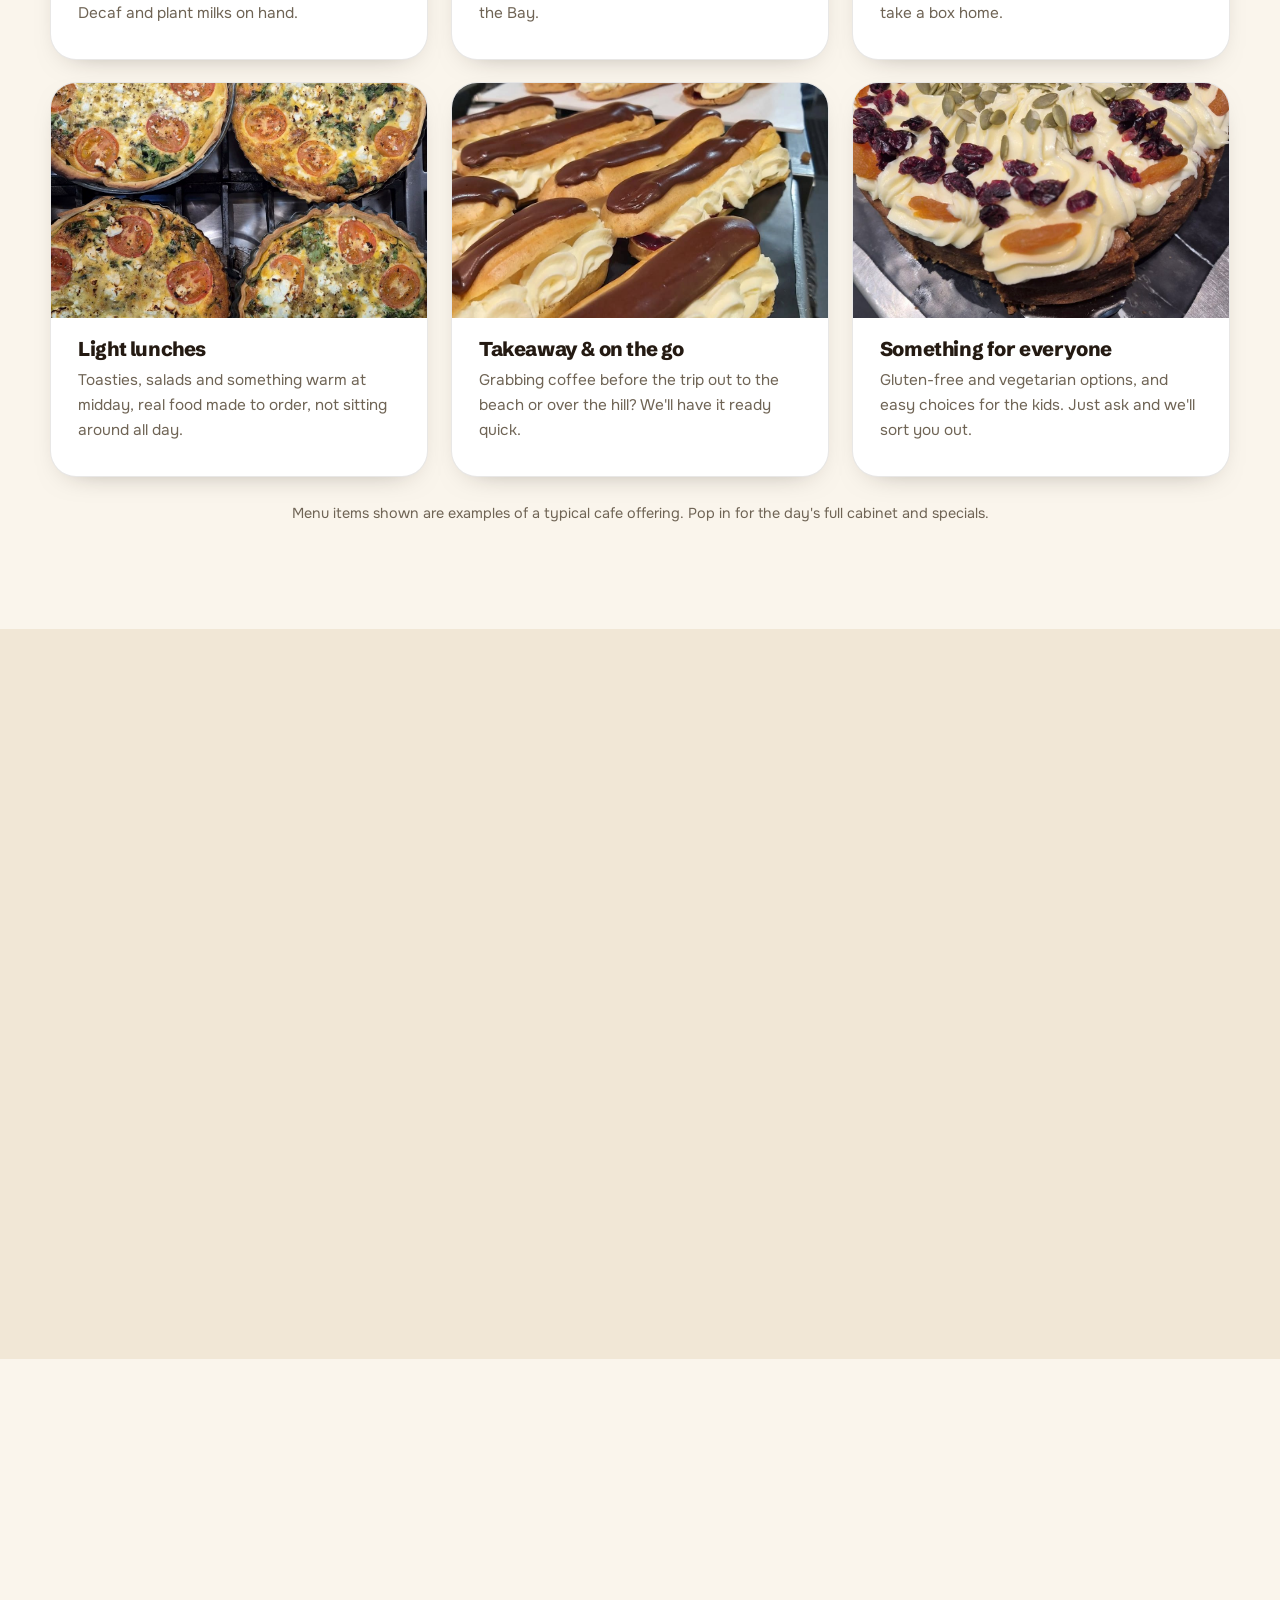
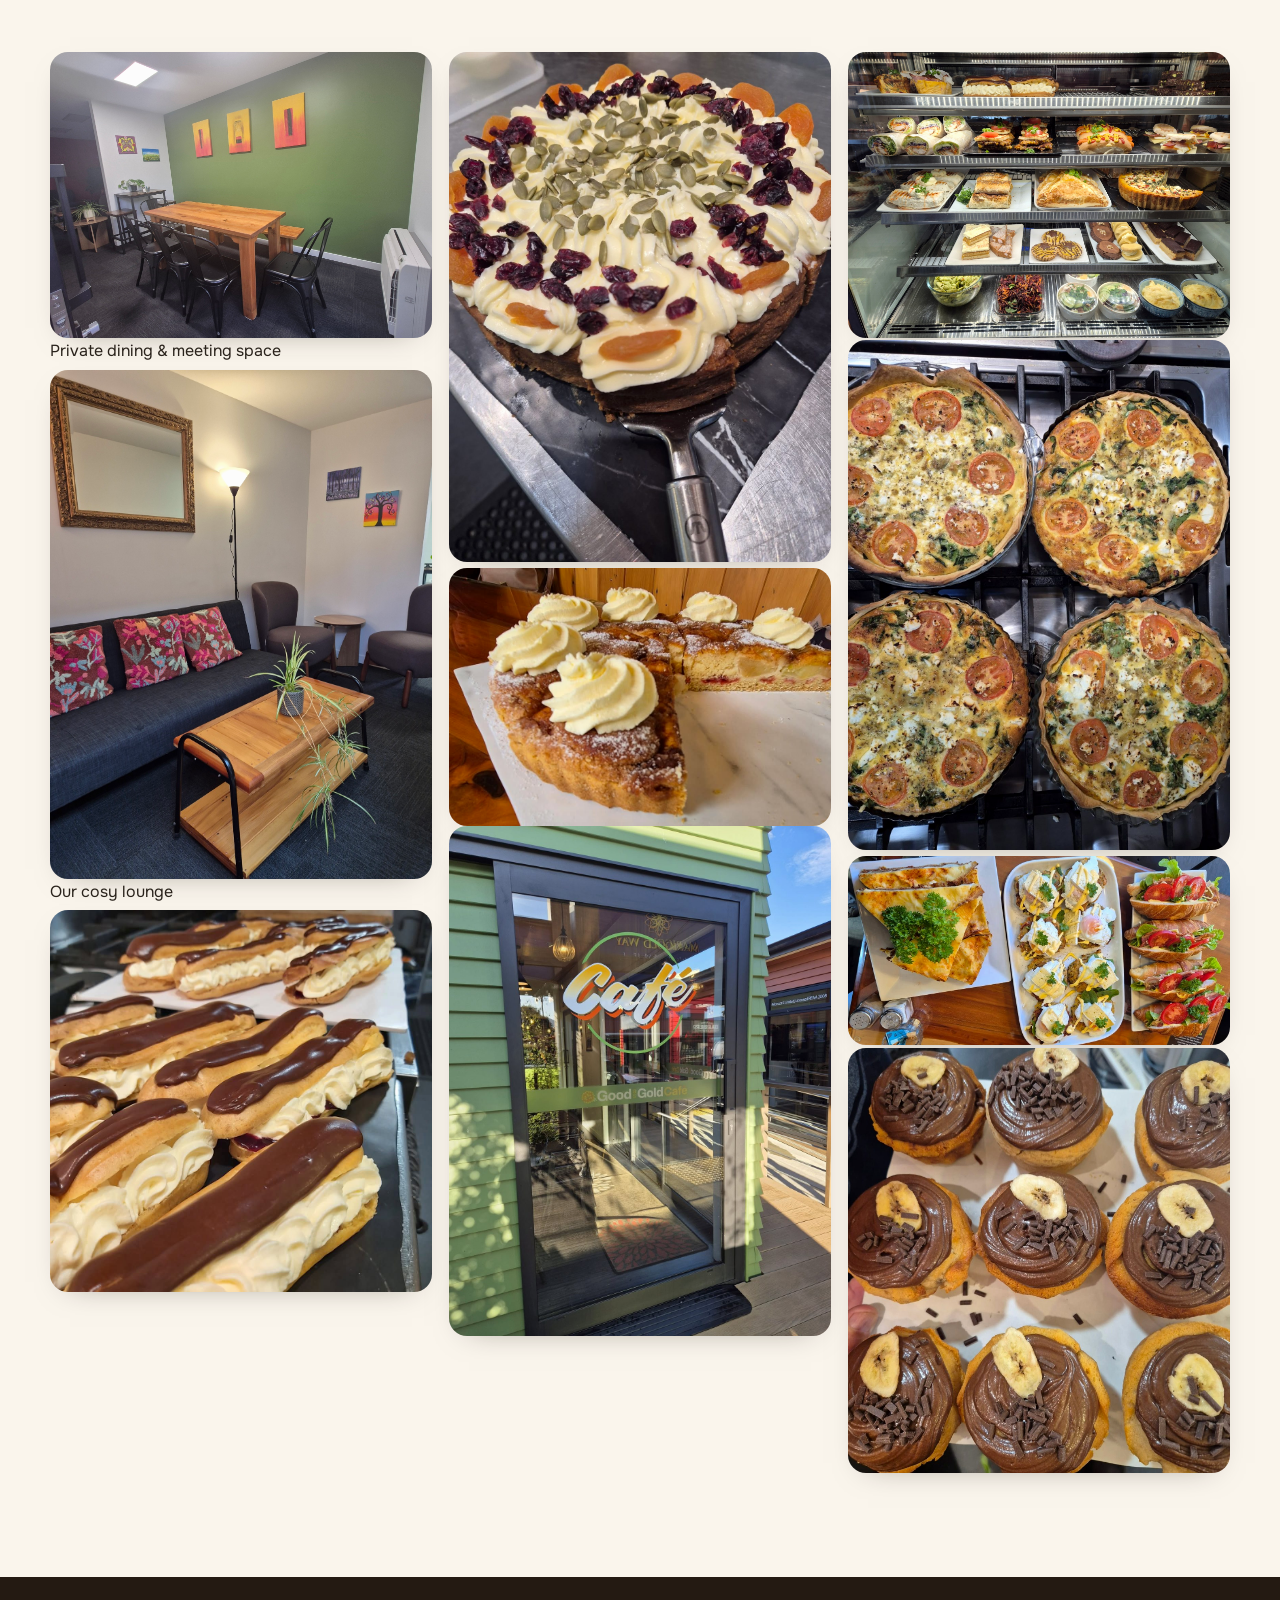
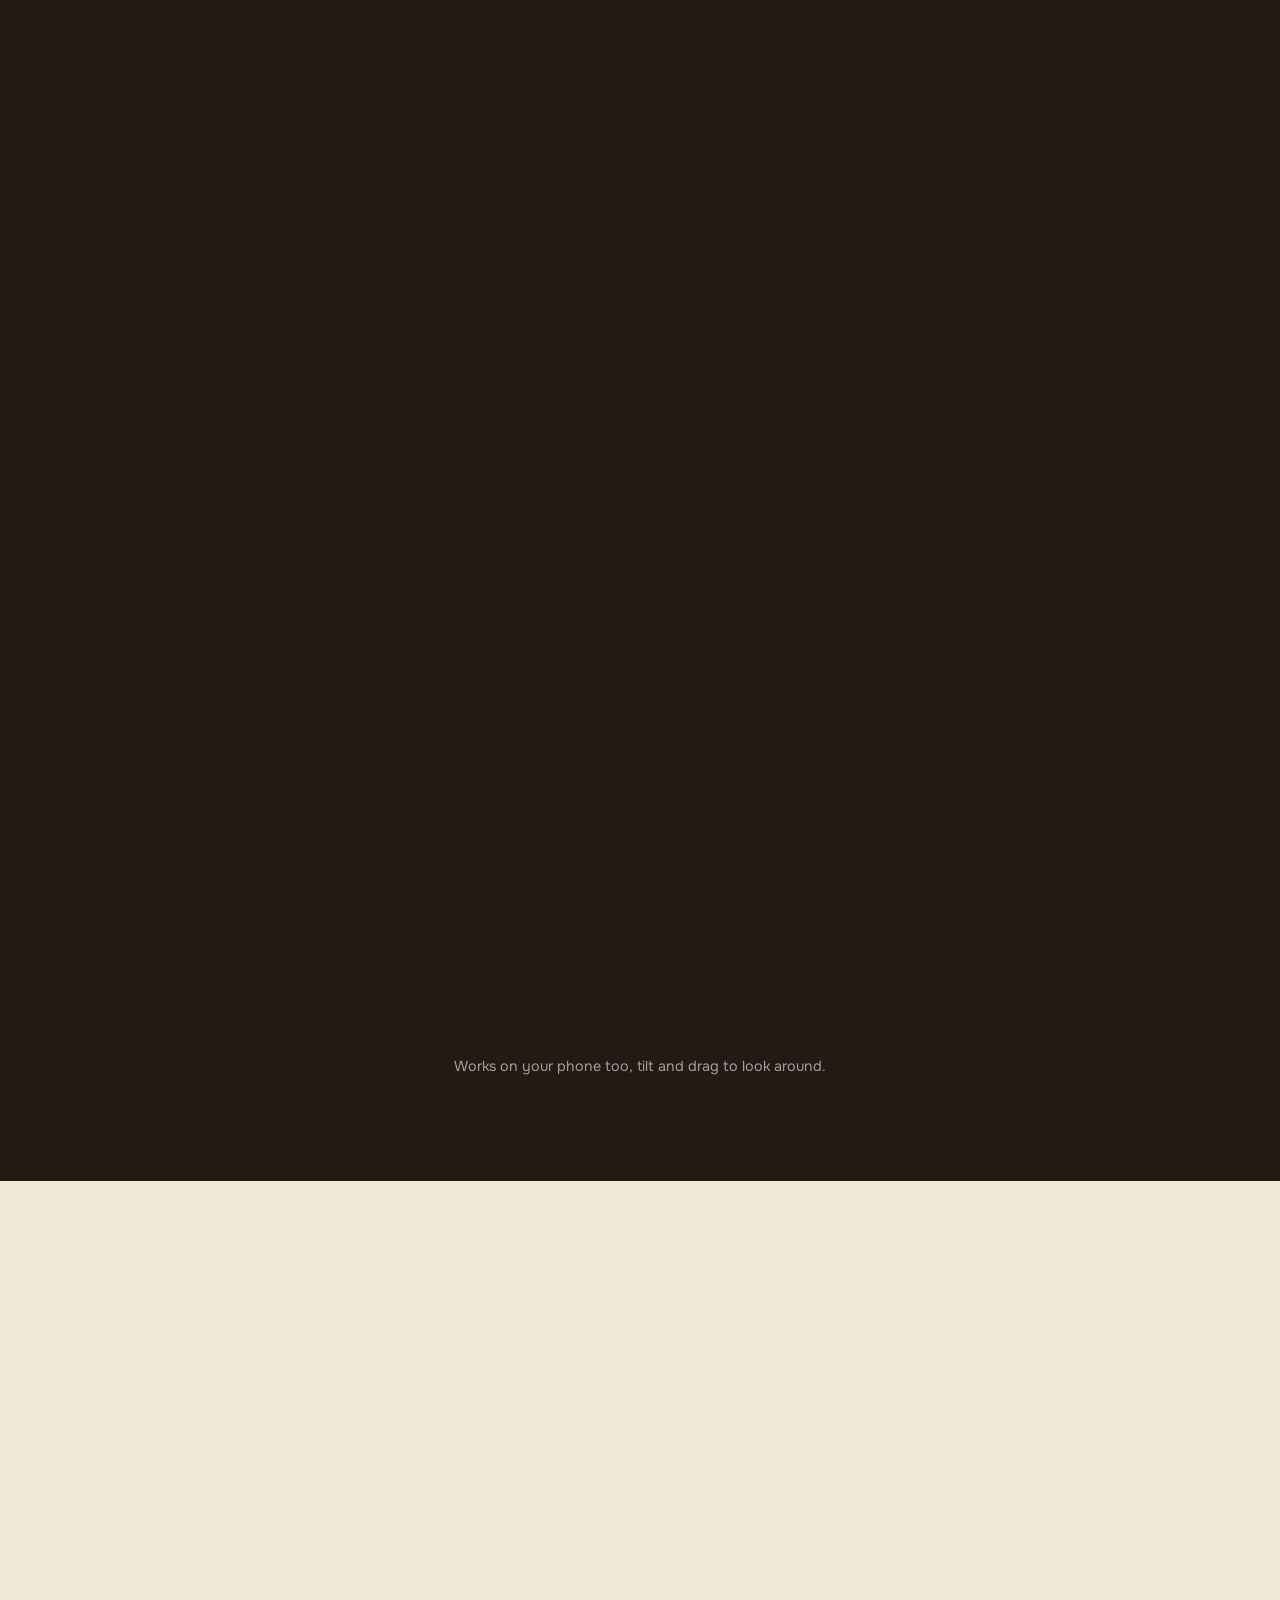
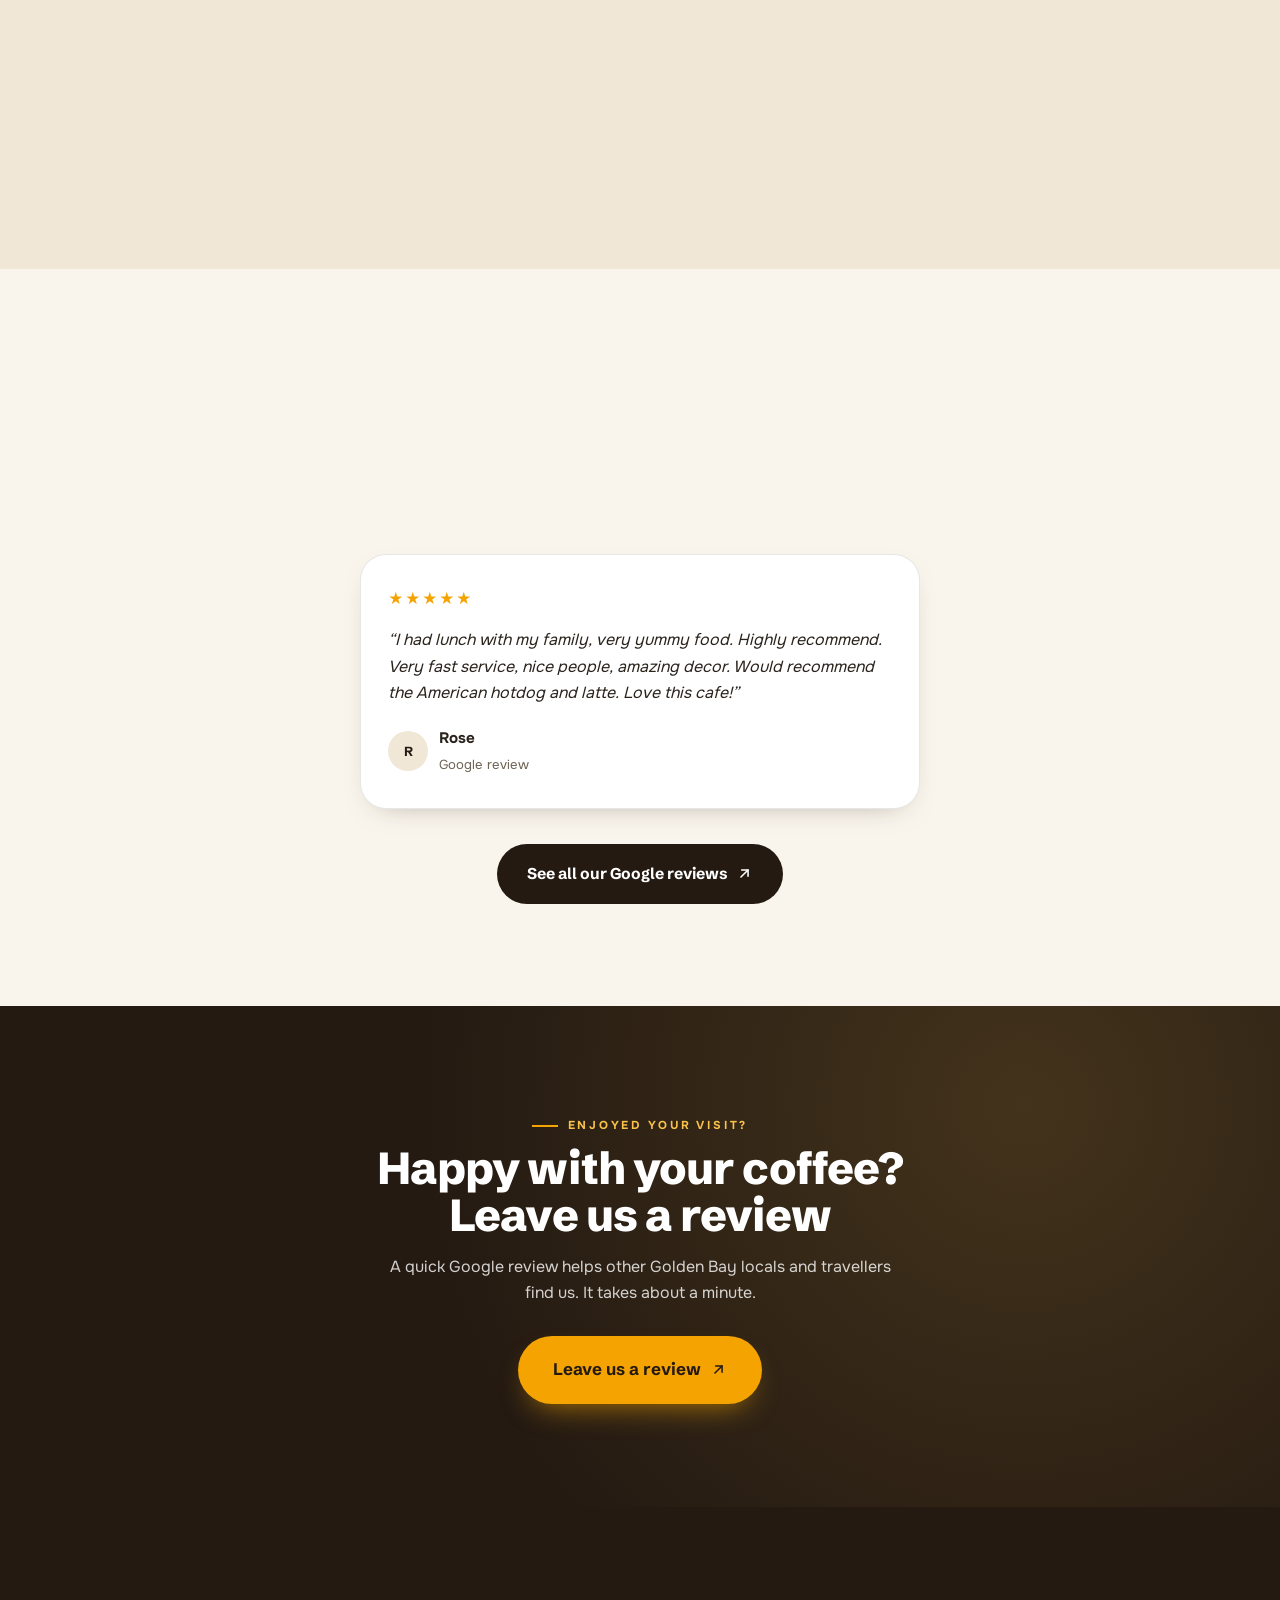
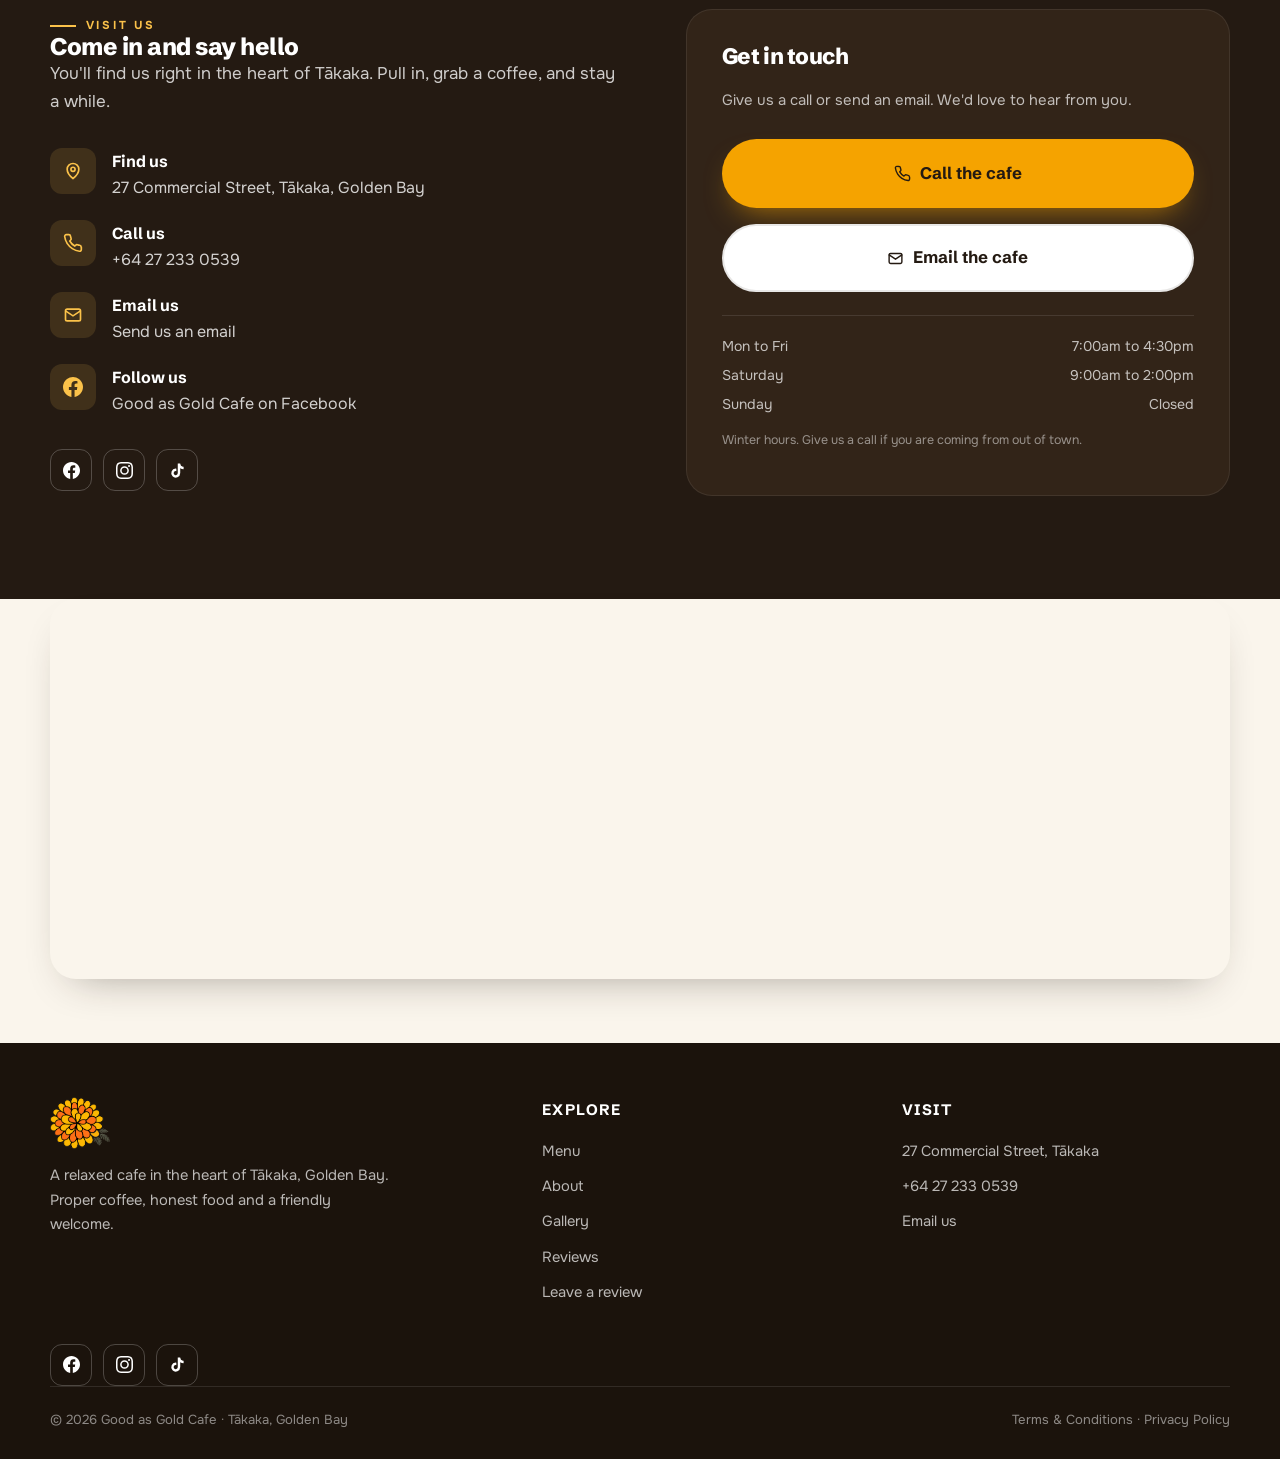
==== commit 28a5e0e2: "Use the live domain for the share image og:image still pointed at the demo address. Link previews no" ====
--- a/index.html
+++ b/index.html
@@ -13,7 +13,7 @@
 <meta property="og:title" content="Good as Gold Cafe | Cafe, Tākaka" />
 <meta property="og:description" content="Proper coffee, honest brunch and a friendly welcome in the heart of Tākaka, Golden Bay." />
 <meta property="og:type" content="website" />
-<meta property="og:image" content="https://good-as-gold-cafe-demo.vercel.app/images/hero-main.jpg" />
+<meta property="og:image" content="https://www.goodasgoldcafe.co.nz/images/hero-main.jpg" />
 </head>
 <body>
 
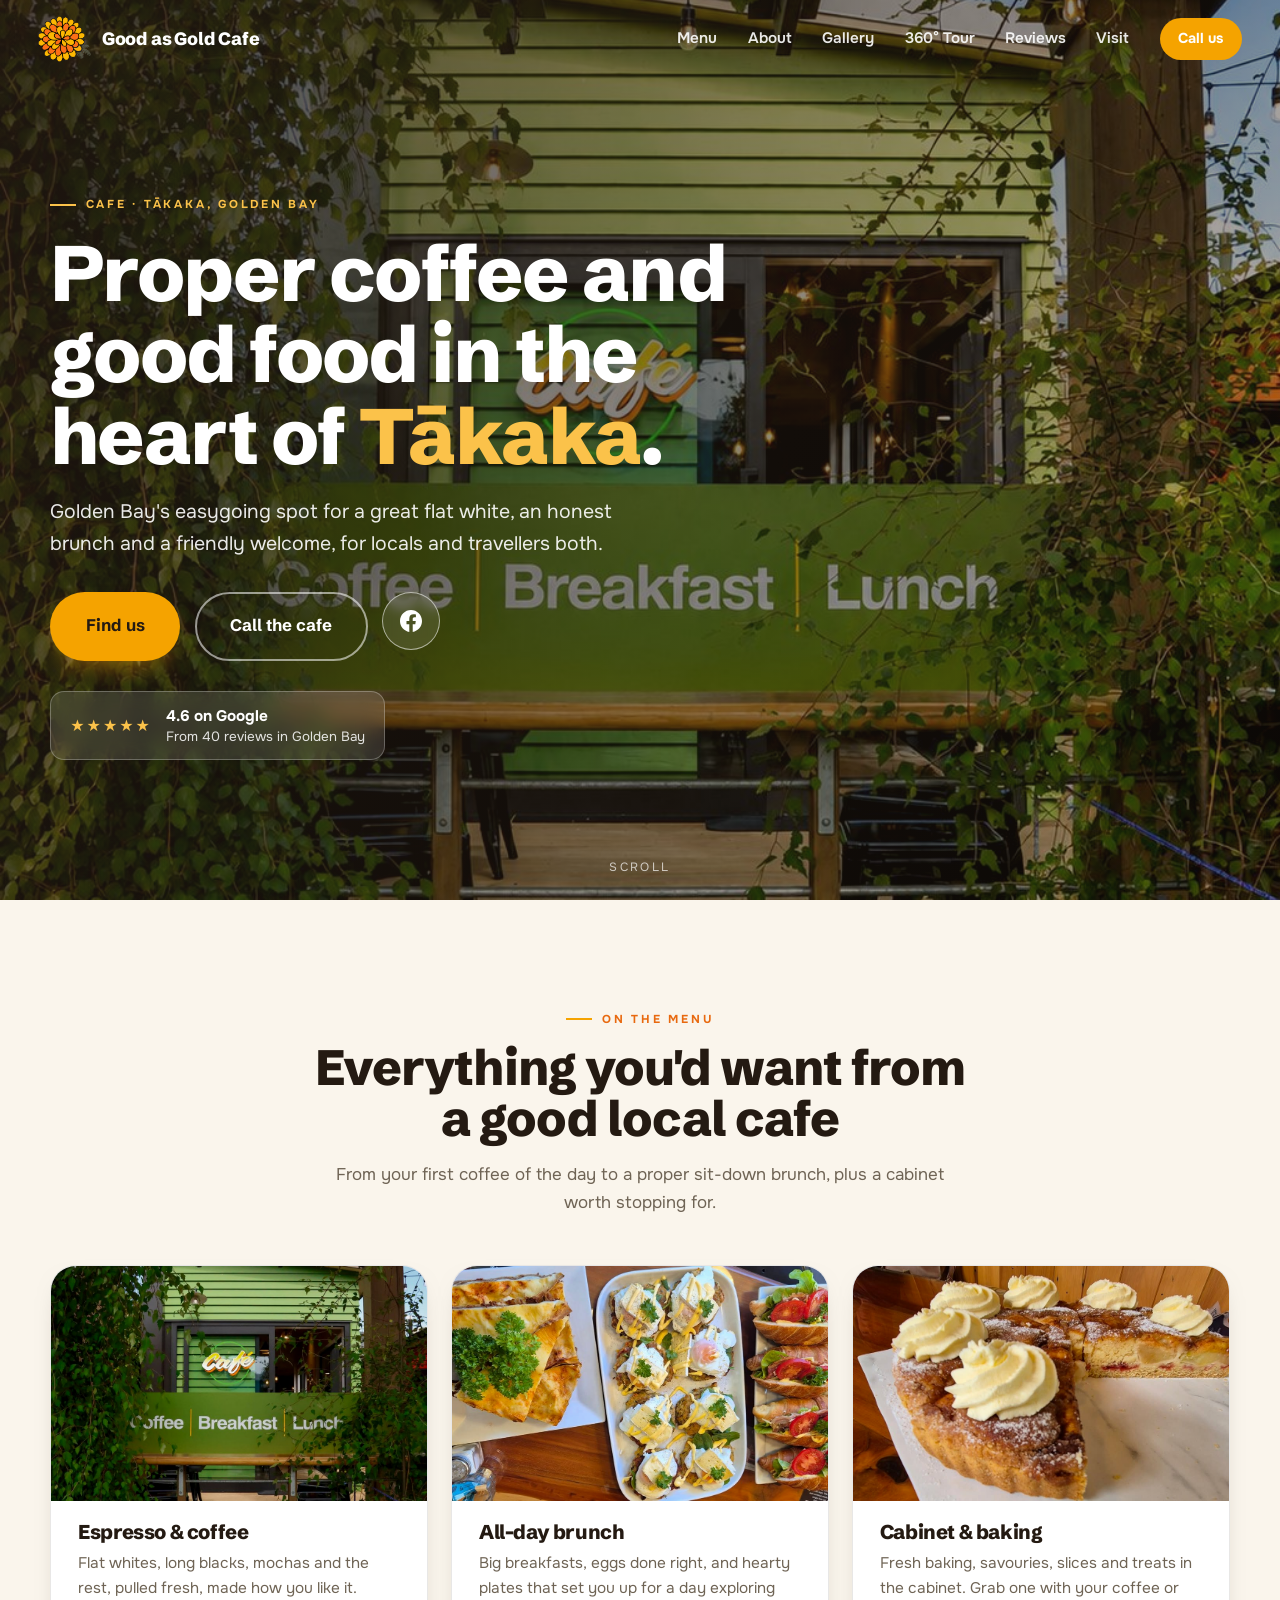
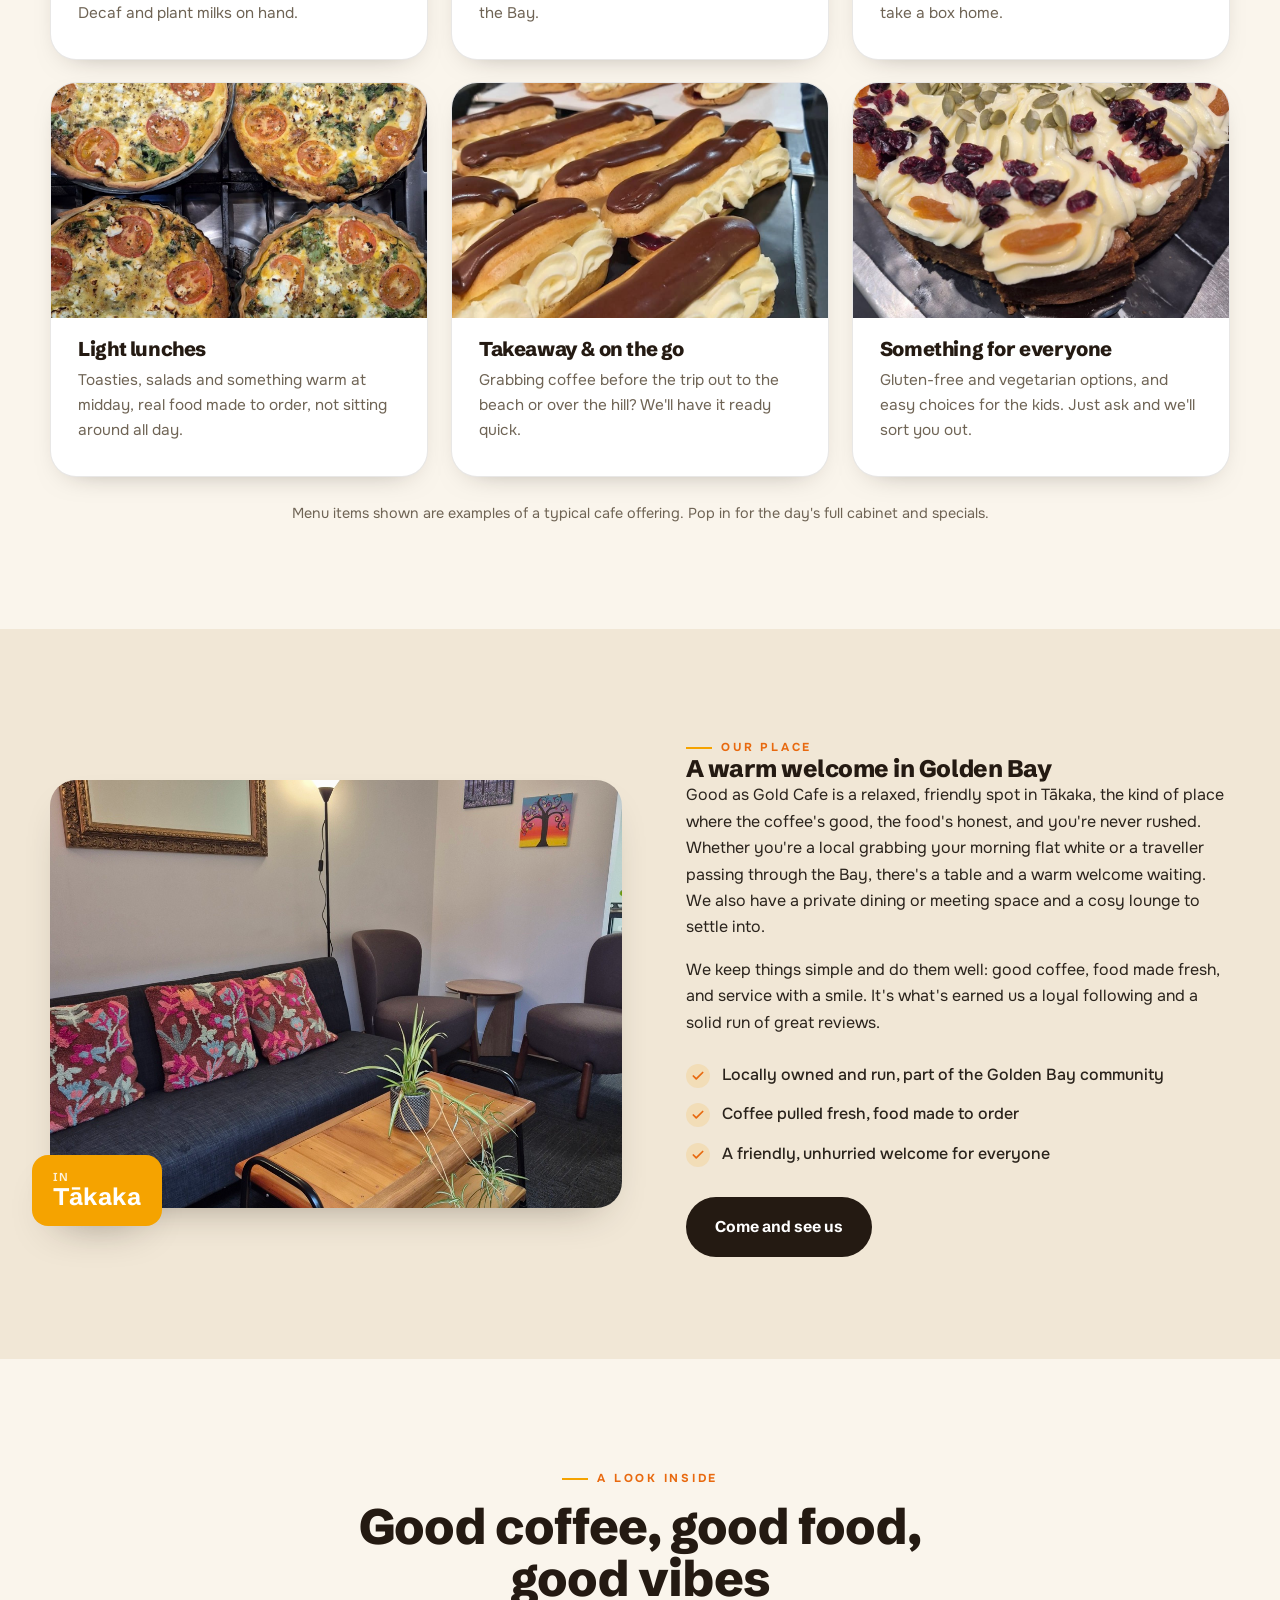
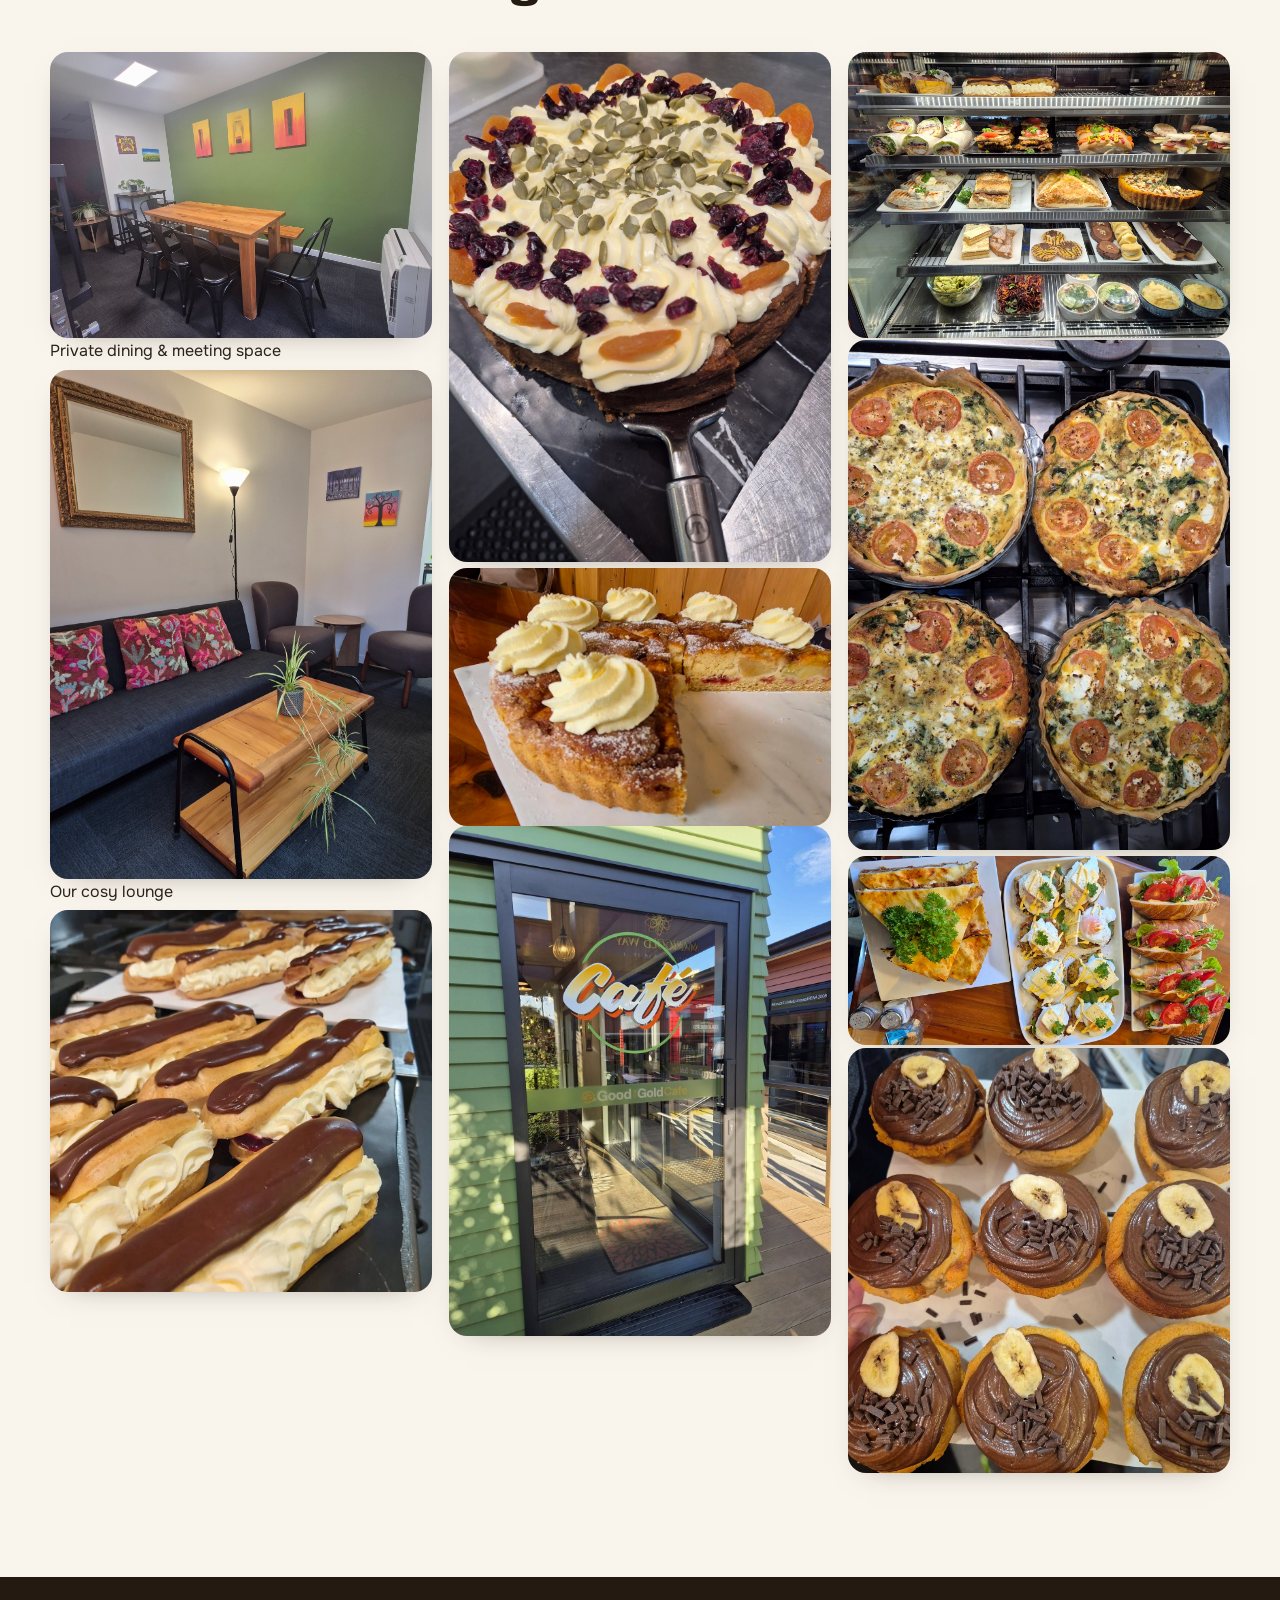
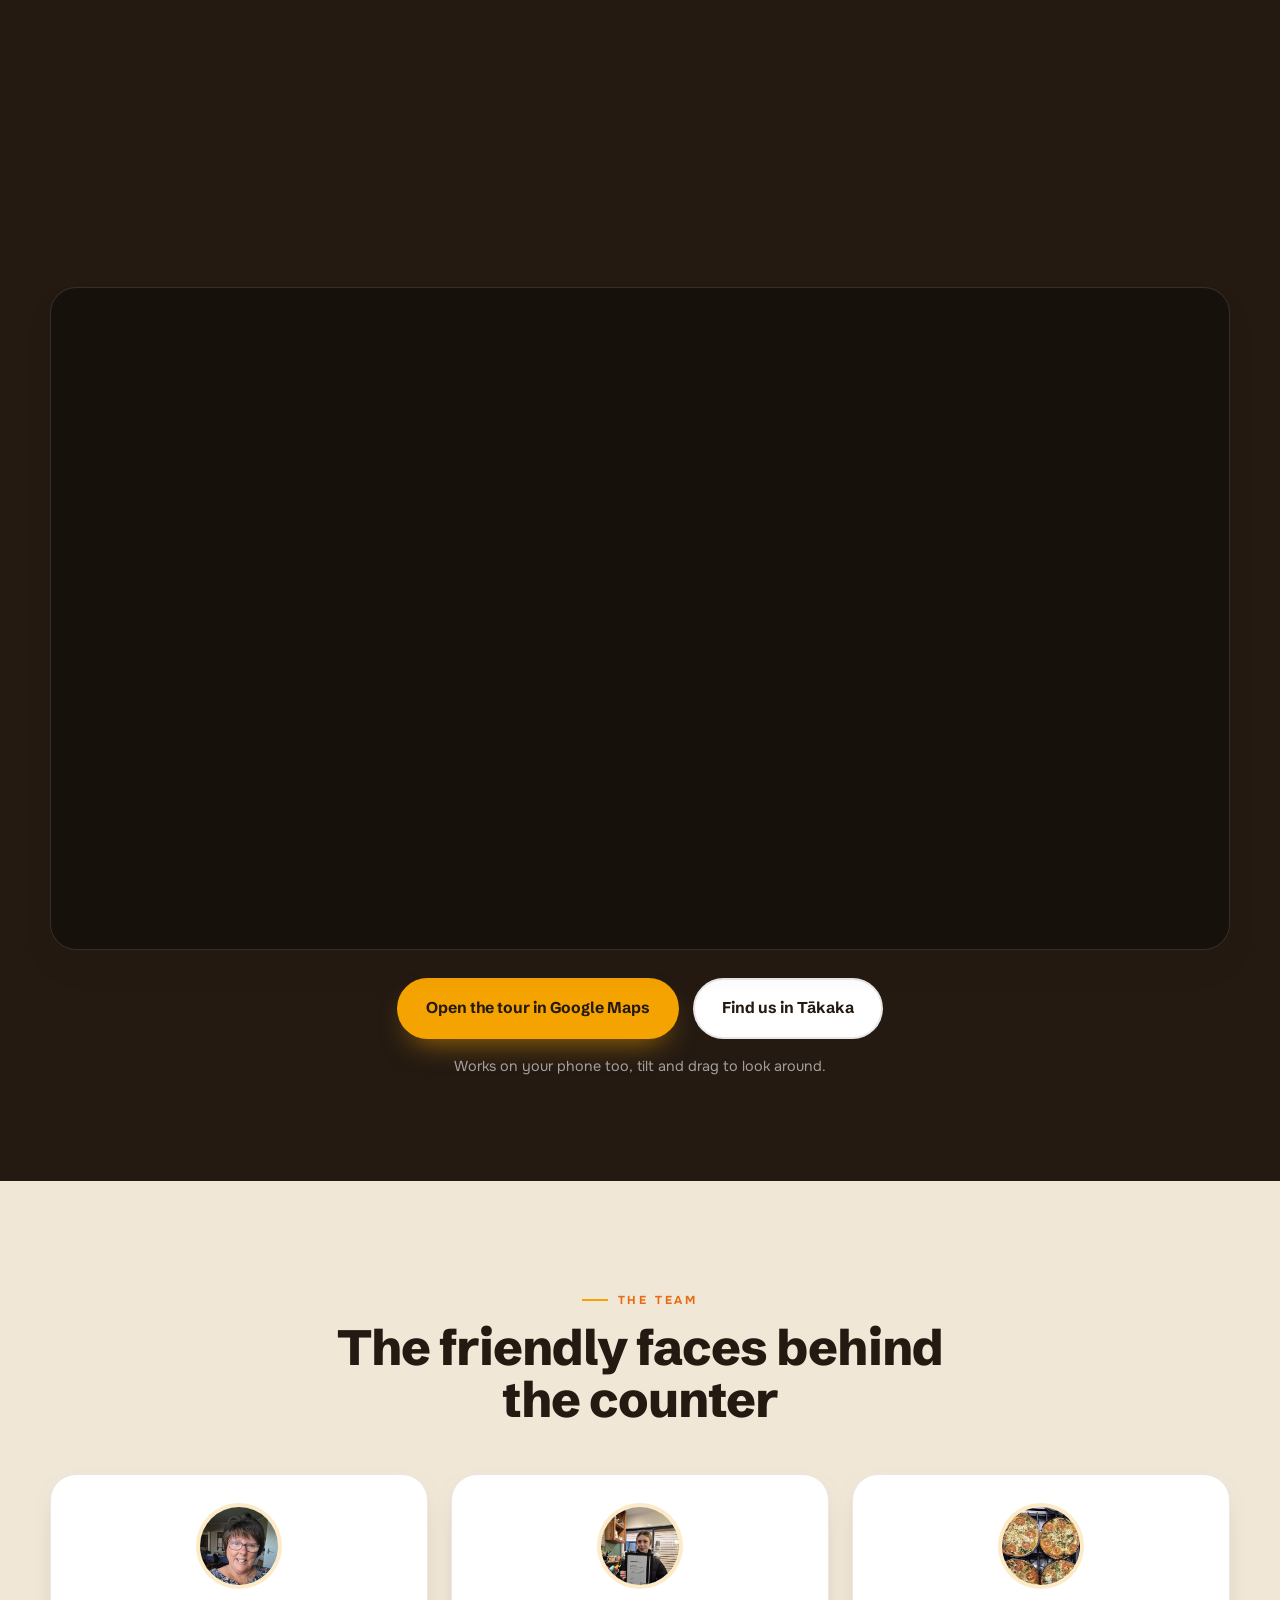
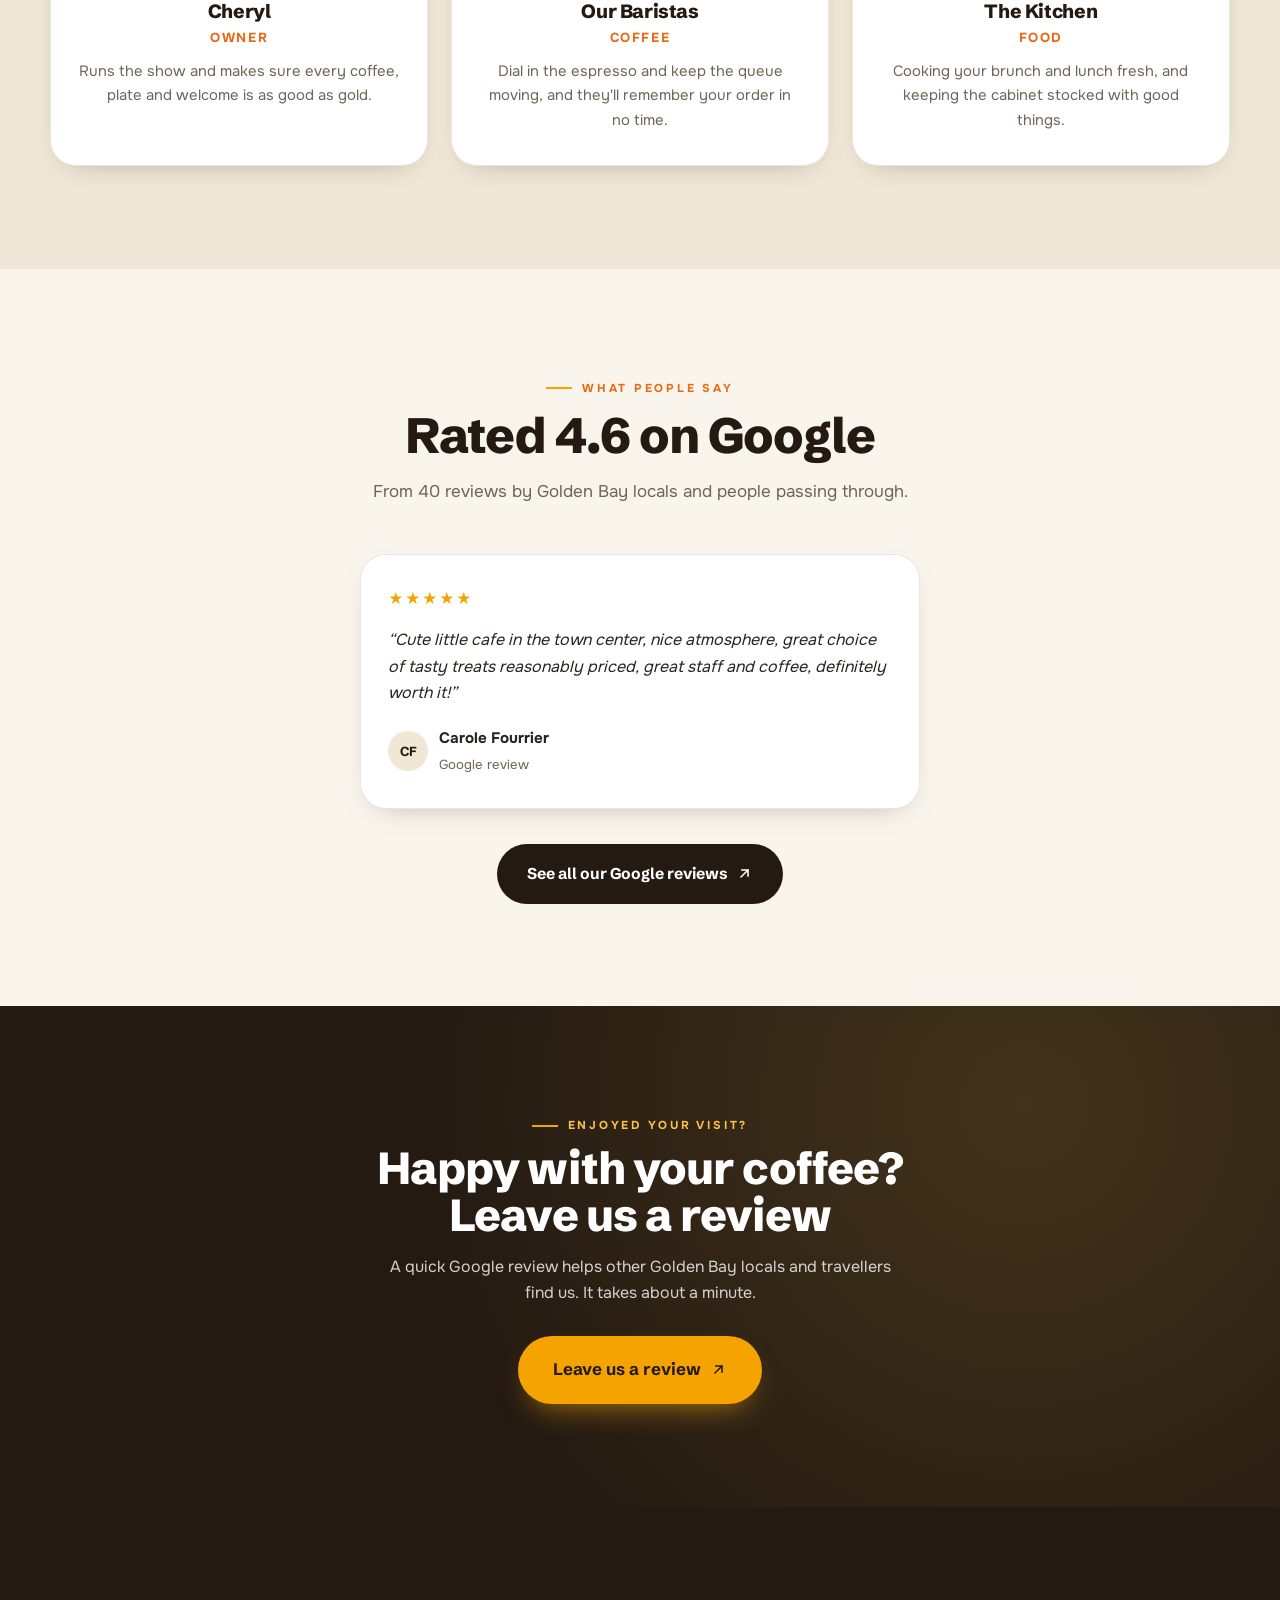
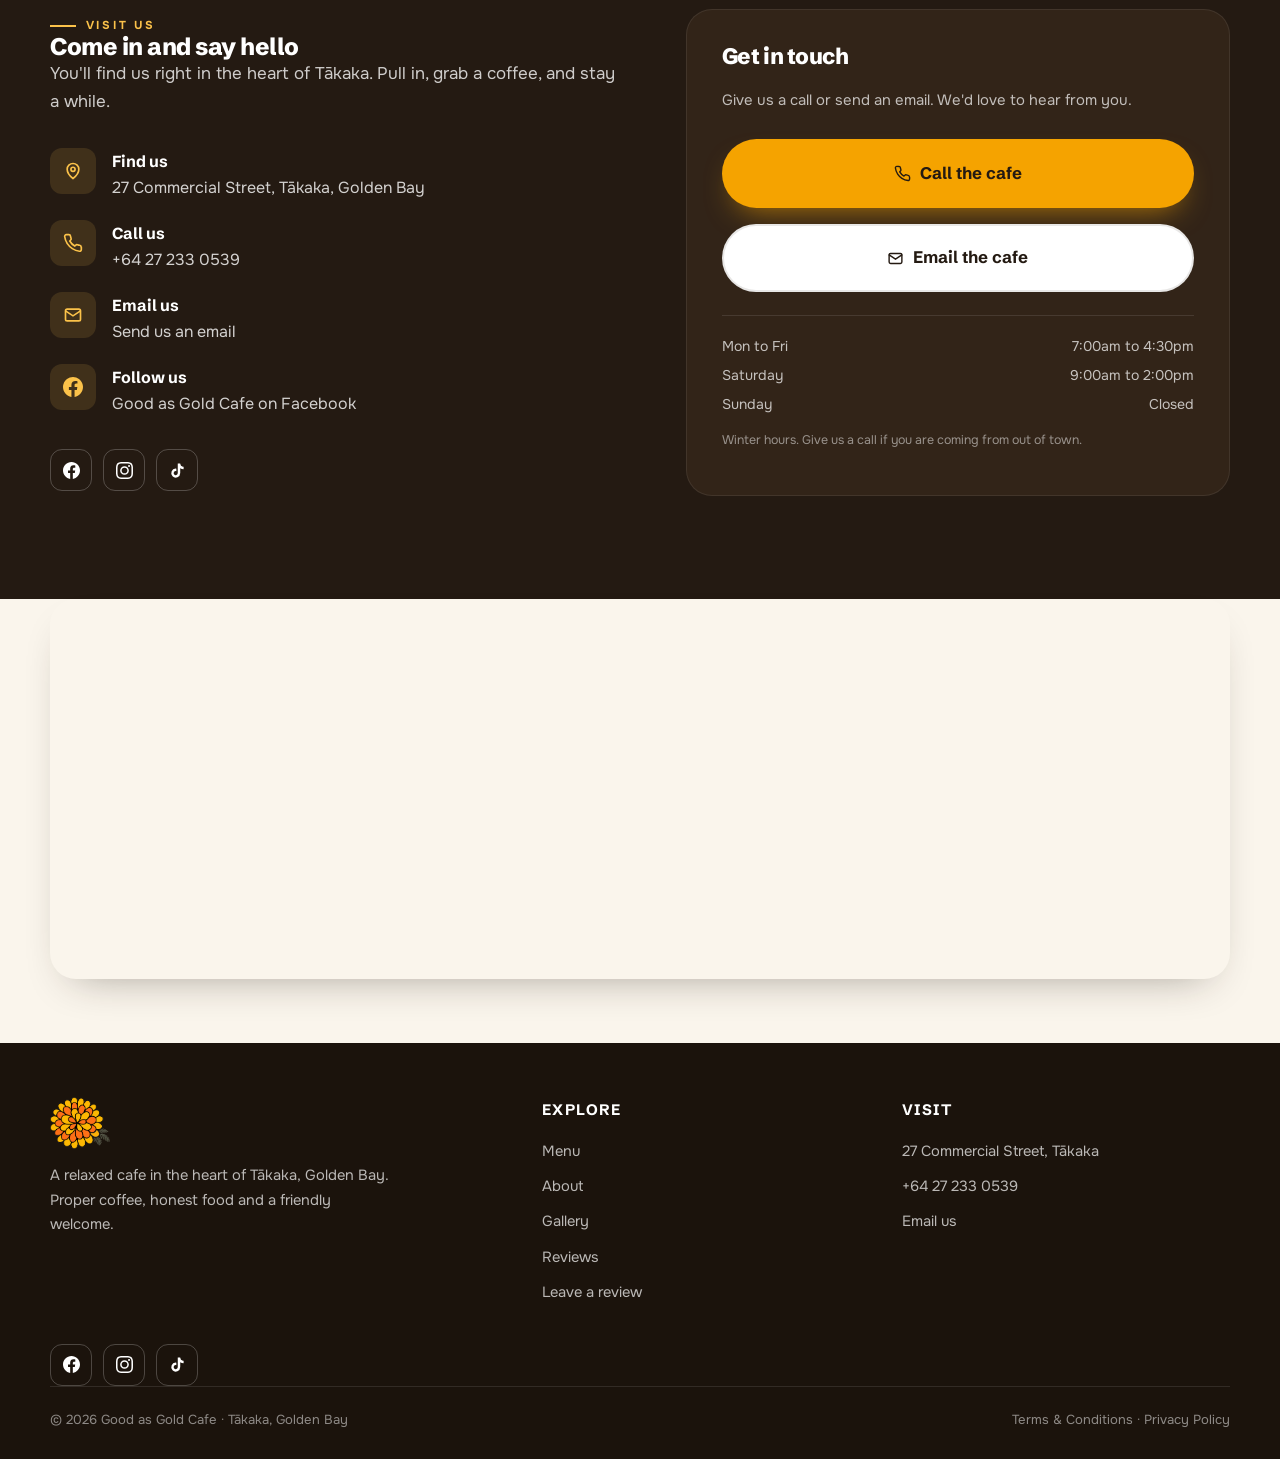
==== commit 2df85768: "Monthly review refresh: newer Google reviews Co-Authored-By: Claude Opus 5.5 <noreply@anthropic.com>" ====
--- a/index.html
+++ b/index.html
@@ -63,7 +63,7 @@
     </div>
     <div class="hero-rating">
       <span class="hr-stars" aria-hidden="true">&#9733;&#9733;&#9733;&#9733;&#9733;</span>
-      <span class="hr-txt"><strong>4.6 on Google</strong>From 39 reviews in Golden Bay</span>
+      <span class="hr-txt"><strong>4.6 on Google</strong>From 40 reviews in Golden Bay</span>
     </div>
     </div>
   </div>
@@ -214,13 +214,13 @@
     <div class="head center reveal">
       <span class="eyebrow" style="justify-content:center;">What people say</span>
       <h2>Rated 4.6 on Google</h2>
-      <p class="lead" style="margin-inline:auto;">From 39 reviews by Golden Bay locals and people passing through.</p>
+      <p class="lead" style="margin-inline:auto;">From 40 reviews by Golden Bay locals and people passing through.</p>
     </div>
     <div class="reviews" style="grid-template-columns:minmax(0,560px);justify-content:center;">
       <div class="review-card reveal">
         <div class="stars">&#9733;&#9733;&#9733;&#9733;&#9733;</div>
-        <p>&ldquo;I had lunch with my family, very yummy food. Highly recommend. Very fast service, nice people, amazing decor. Would recommend the American hotdog and latte. Love this cafe!&rdquo;</p>
-        <div class="reviewer"><span class="r-av">R</span><div><b>Rose</b><span>Google review</span></div></div>
+        <p>&ldquo;Cute little cafe in the town center, nice atmosphere, great choice of tasty treats reasonably priced, great staff and coffee, definitely worth it!&rdquo;</p>
+        <div class="reviewer"><span class="r-av">CF</span><div><b>Carole Fourrier</b><span>Google review</span></div></div>
       </div>
     </div>
     <div class="reviews-cta reveal">
